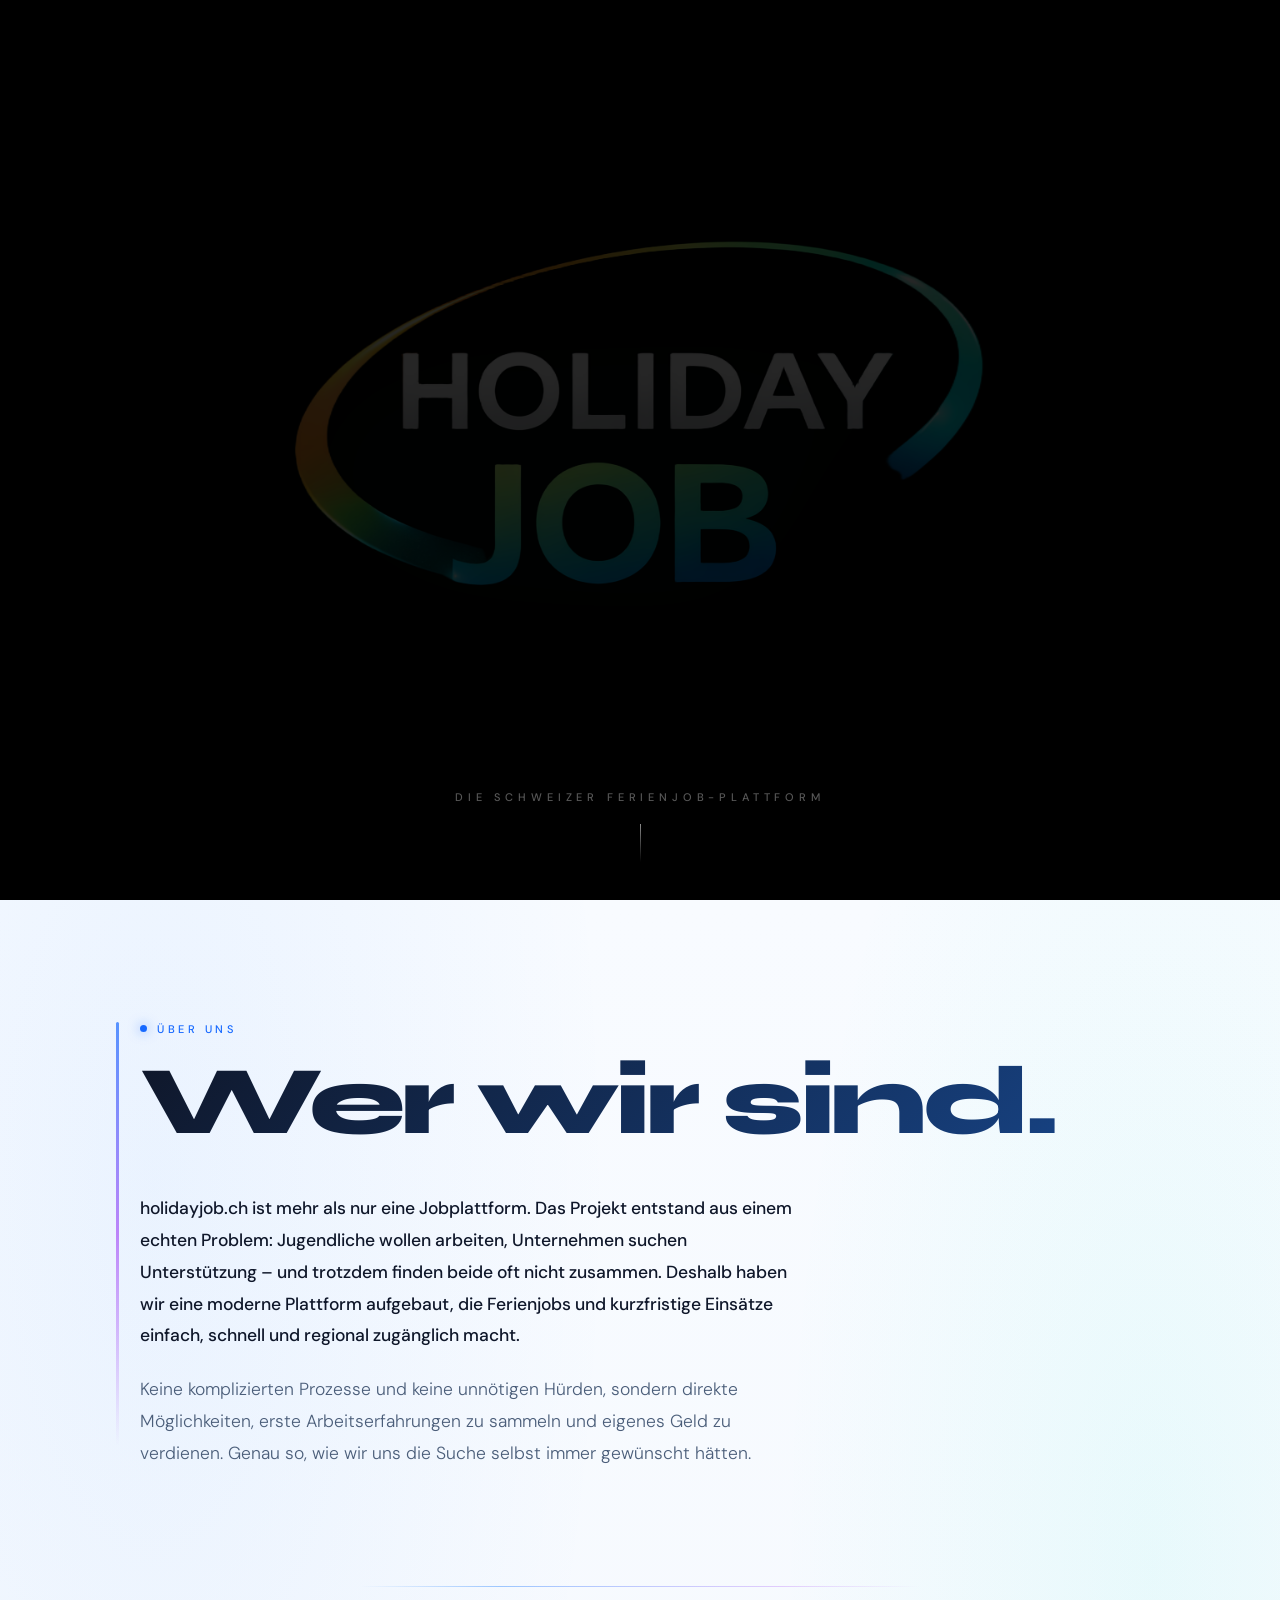
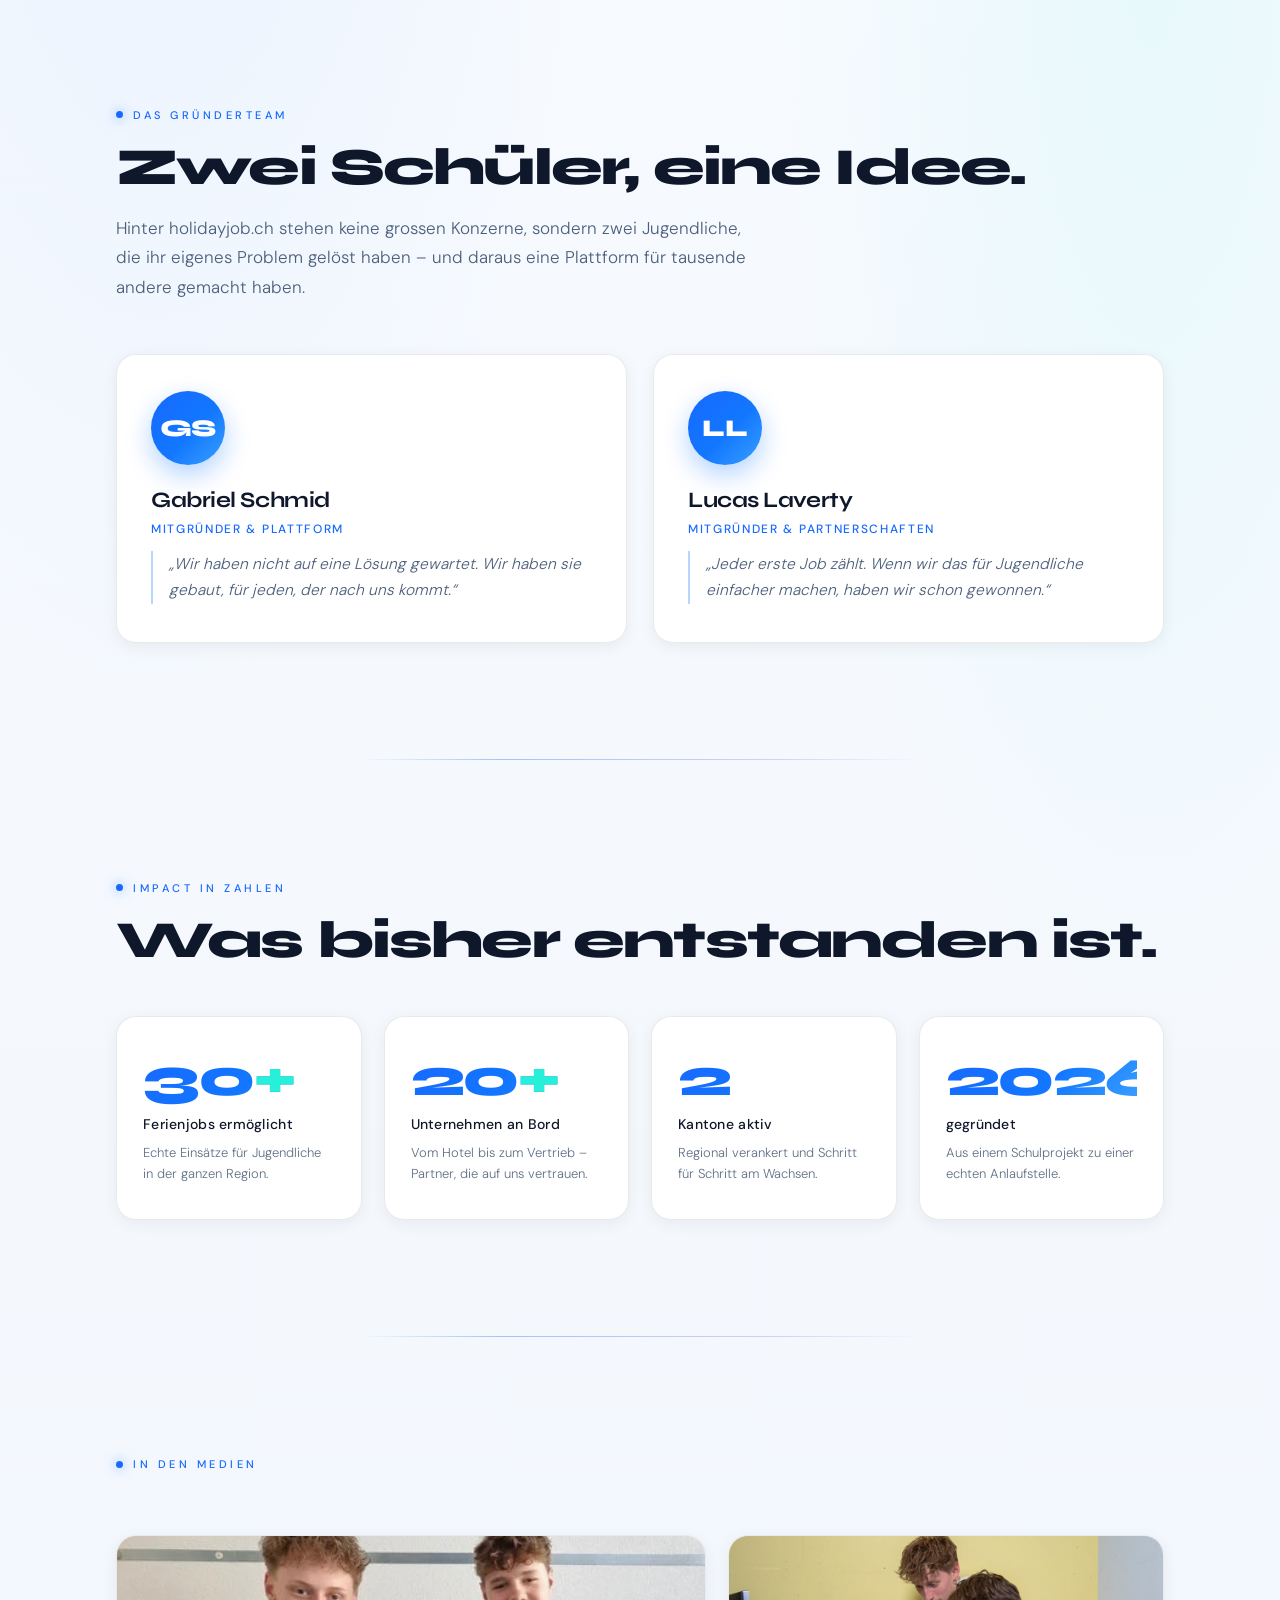
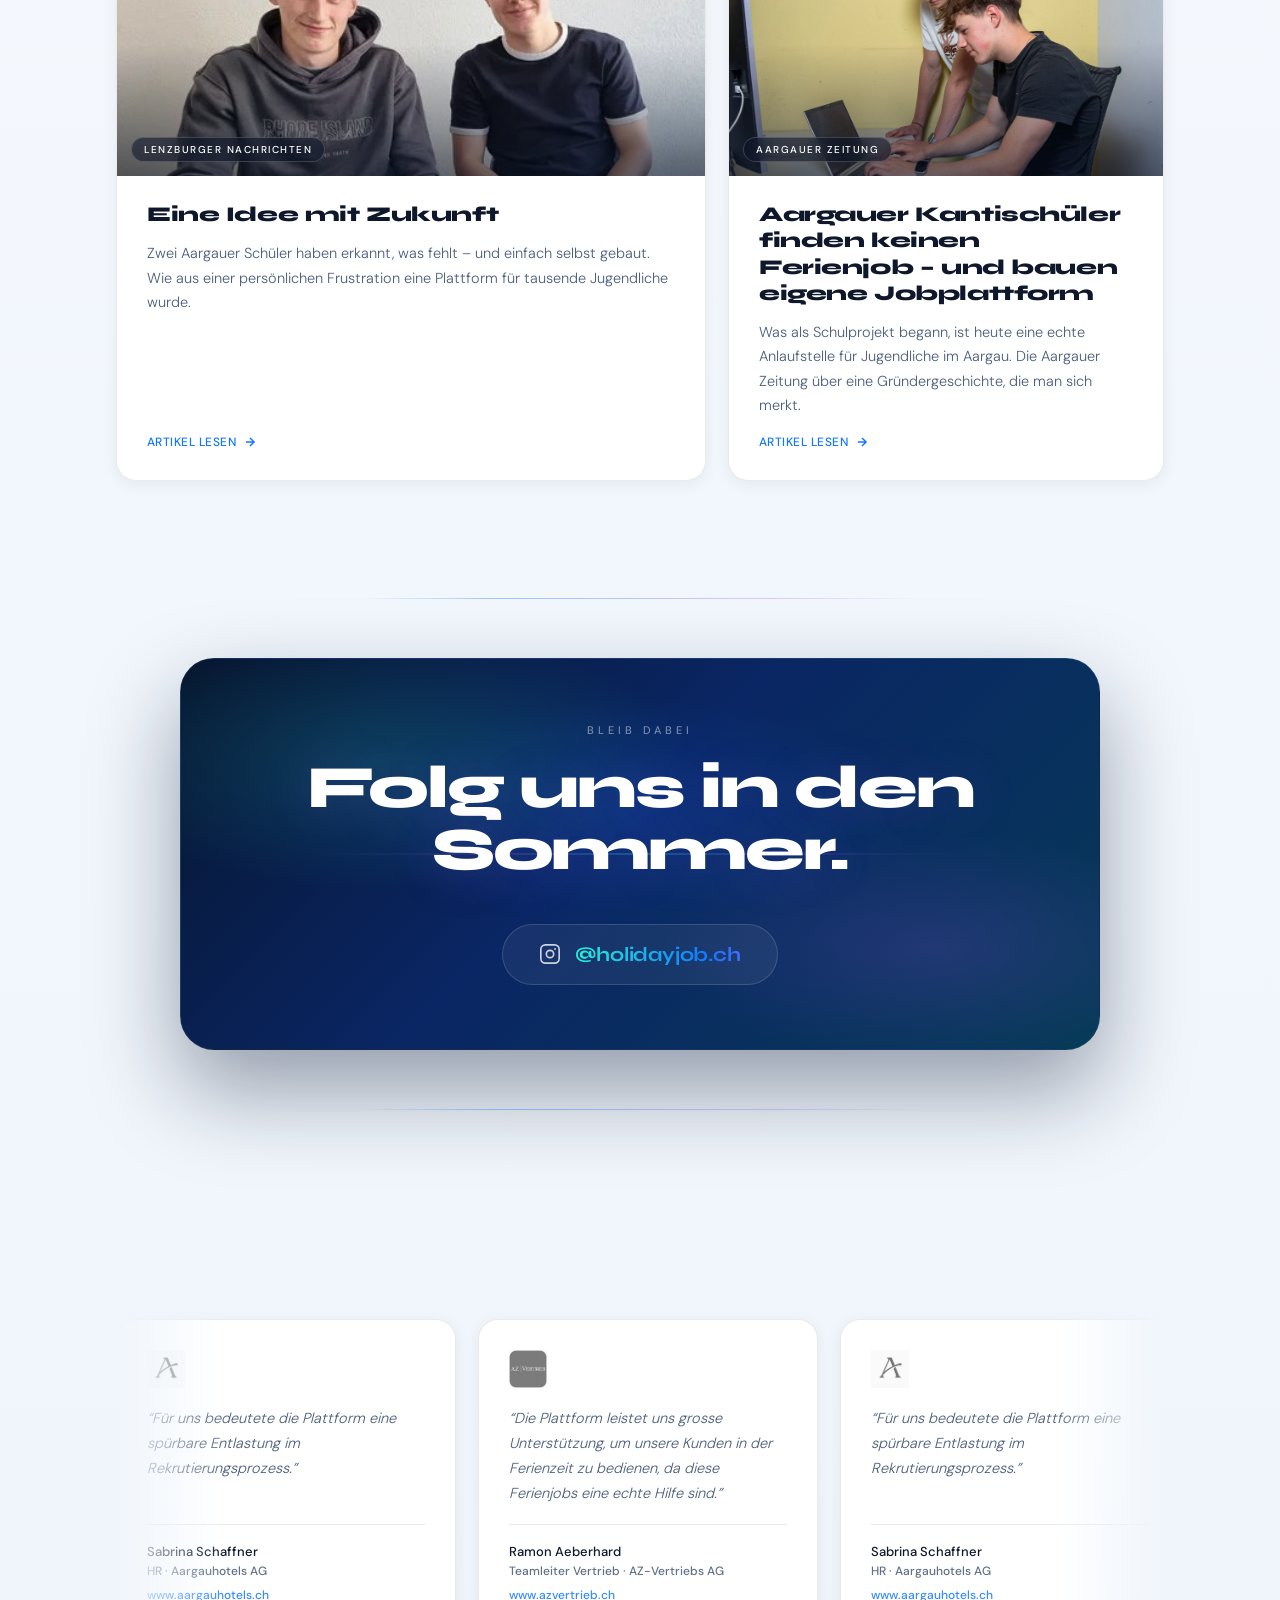
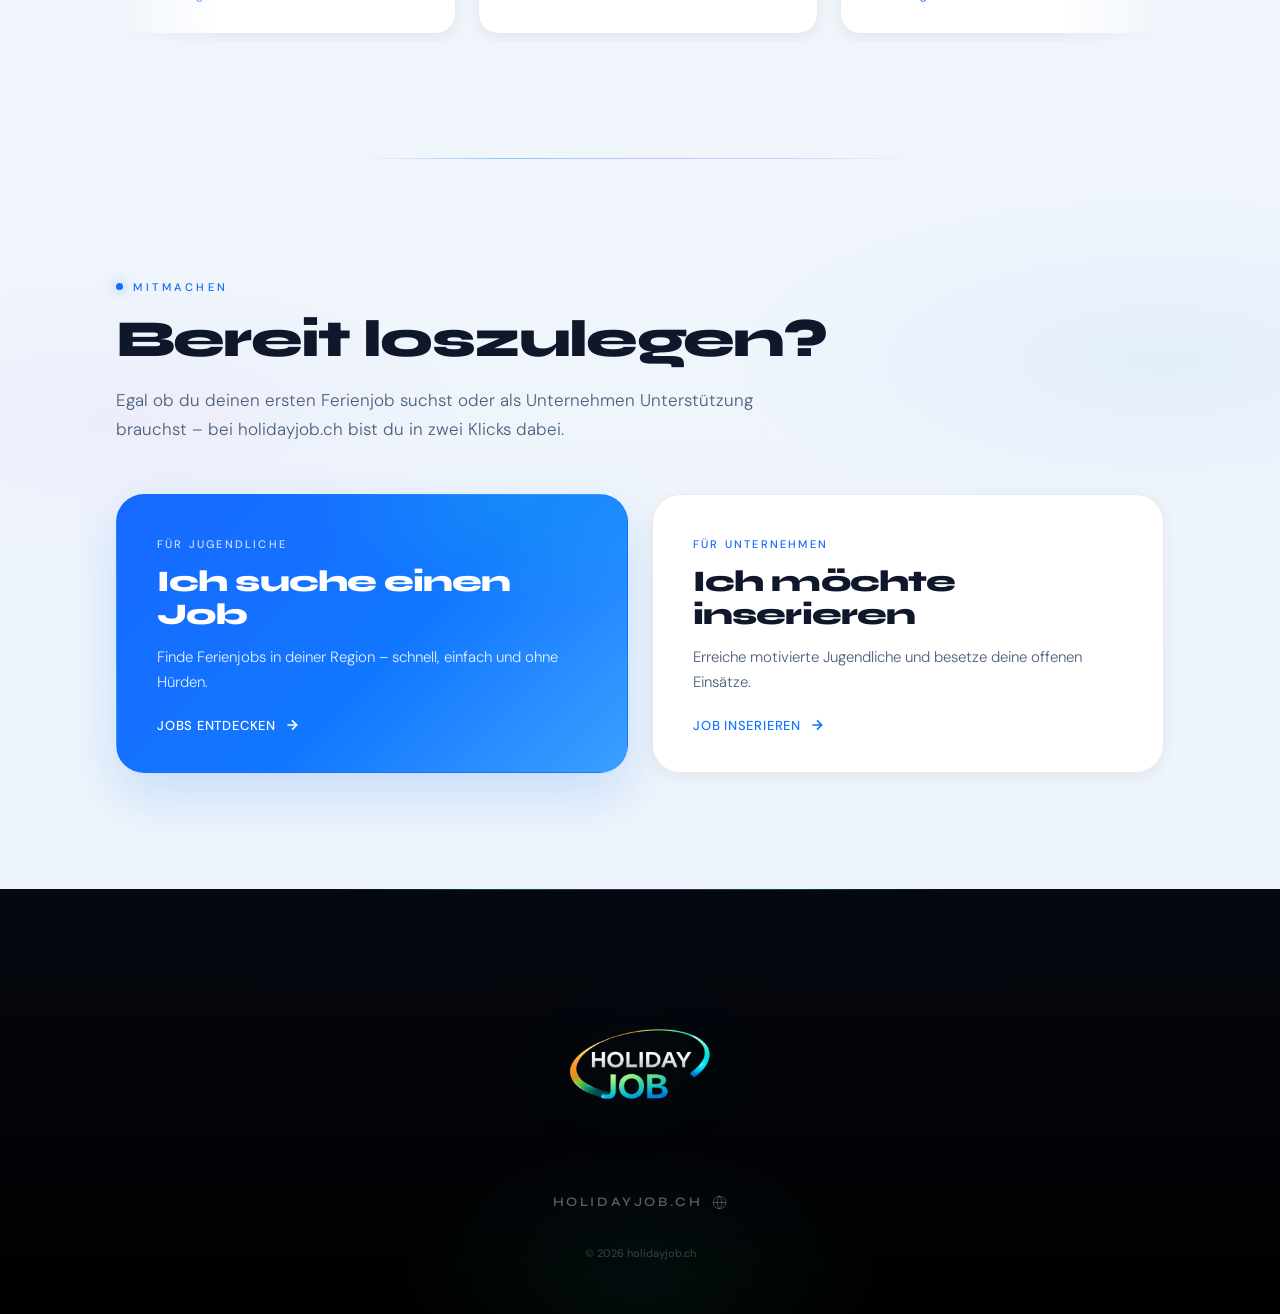
==== about.html @ f99552be "Textänderungen all-in-one page" ====
<!DOCTYPE html>
<html lang="de">
<head>
  <meta charset="UTF-8" />
  <meta name="viewport" content="width=device-width, initial-scale=1.0" />
  <title>Über uns – holidayjob.ch</title>
  <link rel="stylesheet" href="about.css" />

</head>
<body>

  <!-- ═══════════════════════════════════════════
       HERO — dark full-screen with logo
  ════════════════════════════════════════════ -->
  <section id="hero">
    <div id="hero-overlay"></div>
    <div id="hero-logo">
      <img src="icons/main_logo_transparent.png" alt="Holiday Job Logo" id="logo-img" />
    </div>
    <div id="hero-tagline">
      <p class="hero-tagline-text">Die Schweizer Ferienjob-Plattform</p>
    </div>
    <div id="scroll-hint">
      <span></span>
    </div>
  </section>

  <!-- ═══════════════════════════════════════════
       WRAPPER — everything below hero (LIGHT)
  ════════════════════════════════════════════ -->
  <main id="main-content">

    <!-- sticky small logo top-right -->
    <div class="logo-wrapper" id="sticky-logo">
      <img src="icons/main_logo_transparent.png" alt="Holiday Job" class="logo-sticky-img" />
    </div>

    <!-- ── TITLE + DESCRIPTION ────────────────── -->
    <section id="about-intro" class="section">
      <div class="container">
        <div class="fade-up">
          <p class="eyebrow">Über uns</p>
          <h1 class="about-title">Wer wir sind.</h1>
        </div>
        <div class="fade-up delay-1">
          <p class="about-description">
            holidayjob.ch ist mehr als nur eine Jobplattform. Das Projekt entstand aus einem echten Problem: Jugendliche wollen arbeiten, Unternehmen suchen Unterstützung – und trotzdem finden beide oft nicht zusammen. Deshalb haben wir eine moderne Plattform aufgebaut, die Ferienjobs und kurzfristige Einsätze einfach, schnell und regional zugänglich macht.
          </p>
          <p class="about-description">
            Keine komplizierten Prozesse und keine unnötigen Hürden, sondern direkte Möglichkeiten, erste Arbeitserfahrungen zu sammeln und eigenes Geld zu verdienen. Genau so, wie wir uns die Suche selbst immer gewünscht hätten.
          </p>
        </div>
      </div>
    </section>

    <!-- ── TEAM — Gründerteam ─────────────────── -->
    <section id="team" class="section">
      <div class="container">
        <div class="fade-up">
          <p class="eyebrow">Das Gründerteam</p>
          <h2 class="section-title">Zwei Schüler, eine Idee.</h2>
          <p class="section-lead">
            Hinter holidayjob.ch stehen keine grossen Konzerne, sondern zwei Jugendliche, die ihr eigenes Problem gelöst haben – und daraus eine Plattform für tausende andere gemacht haben.
          </p>
        </div>
        <div class="team-grid">

          <article class="team-card fade-left">
            <div class="team-photo-placeholder">GS</div>
            <div class="team-body">
              <h3 class="team-name">Gabriel Schmid</h3>
              <p class="team-role">Mitgründer &amp; Plattform</p>
              <p class="team-quote">„Wir haben nicht auf eine Lösung gewartet. Wir haben sie gebaut, für jeden, der nach uns kommt.“</p>
            </div>
          </article>

          <article class="team-card fade-right">
            <div class="team-photo-placeholder">LL</div>
            <div class="team-body">
              <h3 class="team-name">Lucas Laverty</h3>
              <p class="team-role">Mitgründer &amp; Partnerschaften</p>
              <p class="team-quote">„Jeder erste Job zählt. Wenn wir das für Jugendliche einfacher machen, haben wir schon gewonnen.“</p>
            </div>
          </article>

        </div>
      </div>
    </section>

    <!-- ── IMPACT — Zahlen ────────────────────── -->
    <section id="impact" class="section">
      <div class="container">
        <div class="fade-up">
          <p class="eyebrow">Impact in Zahlen</p>
          <h2 class="section-title">Was bisher entstanden ist.</h2>
        </div>
        <div class="impact-grid fade-up delay-1">

          <div class="impact-tile">
            <span class="impact-number">30<span class="impact-plus">+</span></span>
            <span class="impact-label">Ferienjobs ermöglicht</span>
            <span class="impact-desc">Echte Einsätze für Jugendliche in der ganzen Region.</span>
          </div>

          <div class="impact-tile">
            <span class="impact-number">20<span class="impact-plus">+</span></span>
            <span class="impact-label">Unternehmen an Bord</span>
            <span class="impact-desc">Vom Hotel bis zum Vertrieb – Partner, die auf uns vertrauen.</span>
          </div>

          <div class="impact-tile">
            <span class="impact-number">2</span>
            <span class="impact-label">Kantone aktiv</span>
            <span class="impact-desc">Regional verankert und Schritt für Schritt am Wachsen.</span>
          </div>

          <div class="impact-tile">
            <span class="impact-number">2026</span>
            <span class="impact-label">gegründet</span>
            <span class="impact-desc">Aus einem Schulprojekt zu einer echten Anlaufstelle.</span>
          </div>

        </div>
      </div>
    </section>

    <!-- ── ARTICLES ───────────────────────────── -->
    <section id="articles" class="section">
      <div class="container">
        <p class="eyebrow fade-up">In den Medien</p>
        <div class="articles-grid">

          <a href="https://lenzburger-nachrichten.ch/aarau/detail/eine-idee-mit-zukunft"
             target="_blank" rel="noopener" class="article-card fade-left">
            <div class="article-img-wrap">
              <img src="images/AN_img_formatiert.jpg" alt="Eine Idee mit Zukunft" class="article-img" />
              <div class="article-img-overlay"></div>
              <span class="article-source">Lenzburger Nachrichten</span>
            </div>
            <div class="article-body">
              <h3 class="article-title">Eine Idee mit Zukunft</h3>
              <p class="article-teaser">Zwei Aargauer Schüler haben erkannt, was fehlt – und einfach selbst gebaut. Wie aus einer persönlichen Frustration eine Plattform für tausende Jugendliche wurde.</p>
              <span class="article-cta">Artikel lesen <svg width="14" height="14" viewBox="0 0 24 24" fill="none" stroke="currentColor" stroke-width="2.5"><path d="M5 12h14M12 5l7 7-7 7"/></svg></span>
            </div>
          </a>

          <a href="https://www.aargauerzeitung.ch/aargau/kanton-aargau/ferienjobs-aargauer-schueler-bauen-eigene-jobplattform-ld.4160630"
             target="_blank" rel="noopener" class="article-card fade-right">
            <div class="article-img-wrap">
              <img src="images/AZ_img.WEBP" alt="Aargauer Kantischüler bauen eigene Plattform" class="article-img" />
              <div class="article-img-overlay"></div>
              <span class="article-source">Aargauer Zeitung</span>
            </div>
            <div class="article-body">
              <h3 class="article-title">Aargauer Kantischüler finden keinen Ferienjob – und bauen eigene Jobplattform</h3>
              <p class="article-teaser">Was als Schulprojekt begann, ist heute eine echte Anlaufstelle für Jugendliche im Aargau. Die Aargauer Zeitung über eine Gründergeschichte, die man sich merkt.</p>
              <span class="article-cta">Artikel lesen <svg width="14" height="14" viewBox="0 0 24 24" fill="none" stroke="currentColor" stroke-width="2.5"><path d="M5 12h14M12 5l7 7-7 7"/></svg></span>
            </div>
          </a>

        </div>
      </div>
    </section>

    <!-- ── INSTAGRAM (contained dark navy card) ── -->
    <section id="instagram" class="section">
      <div class="insta-inner fade-up">
        <p class="insta-label">Bleib dabei</p>
        <h2 class="insta-headline">Folg uns in den Sommer.</h2>
        <a href="https://www.instagram.com/holidayjob.ch/" target="_blank" rel="noopener" class="insta-link" id="insta-link">
          <svg class="insta-icon" viewBox="0 0 24 24" fill="none" stroke="currentColor" stroke-width="1.8" xmlns="http://www.w3.org/2000/svg">
            <rect x="2" y="2" width="20" height="20" rx="5" ry="5"/>
            <circle cx="12" cy="12" r="4"/>
            <circle cx="17.5" cy="6.5" r="1" fill="currentColor" stroke="none"/>
          </svg>
          <span class="insta-handle">@holidayjob.ch</span>
        </a>
      </div>
    </section>

    <!-- ── TRUSTED BY ─────────────────────────── -->
    <section id="trusted" class="section">
      <div class="container">
        <p class="eyebrow fade-up">Trusted by</p>
        <div class="testimonial-track-wrap fade-up delay-1">
          <div class="testimonial-track" id="testimonial-track">
            <!-- JS renders cards here -->
          </div>
        </div>
      </div>
    </section>

    <!-- ── CTA / MITMACHEN ────────────────────── -->
    <section id="cta-section" class="section">
      <div class="container">
        <div class="fade-up">
          <p class="eyebrow">Mitmachen</p>
          <h2 class="section-title">Bereit loszulegen?</h2>
          <p class="section-lead">
            Egal ob du deinen ersten Ferienjob suchst oder als Unternehmen Unterstützung brauchst – bei holidayjob.ch bist du in zwei Klicks dabei.
          </p>
        </div>
        <div class="cta-grid fade-up delay-1">

          <a href="index.html" class="cta-card cta-card-primary">
            <span class="cta-tag">Für Jugendliche</span>
            <h3 class="cta-title">Ich suche einen Job</h3>
            <p class="cta-text">Finde Ferienjobs in deiner Region – schnell, einfach und ohne Hürden.</p>
            <span class="cta-action">Jobs entdecken <svg width="16" height="16" viewBox="0 0 24 24" fill="none" stroke="currentColor" stroke-width="2.5"><path d="M5 12h14M12 5l7 7-7 7"/></svg></span>
          </a>

          <a href="index.html#job-form-toggle" class="cta-card cta-card-secondary">
            <span class="cta-tag">Für Unternehmen</span>
            <h3 class="cta-title">Ich möchte inserieren</h3>
            <p class="cta-text">Erreiche motivierte Jugendliche und besetze deine offenen Einsätze.</p>
            <span class="cta-action">Job inserieren <svg width="16" height="16" viewBox="0 0 24 24" fill="none" stroke="currentColor" stroke-width="2.5"><path d="M5 12h14M12 5l7 7-7 7"/></svg></span>
          </a>

        </div>
      </div>
    </section>

  </main>

  <!-- ═══════════════════════════════════════════
       FOOTER
  ════════════════════════════════════════════ -->
  <footer id="site-footer">
    <div class="footer-logo-wrap">
      <img src="icons/main_logo_transparent.png" alt="Holiday Job" class="footer-logo" />
    </div>
    <a href="index.html" class="footer-home-link" id="footer-home-link">
      <span class="footer-home-text">
        <span class="wave-char" style="--i:0">h</span><span class="wave-char" style="--i:1">o</span><span class="wave-char" style="--i:2">l</span><span class="wave-char" style="--i:3">i</span><span class="wave-char" style="--i:4">d</span><span class="wave-char" style="--i:5">a</span><span class="wave-char" style="--i:6">y</span><span class="wave-char" style="--i:7">j</span><span class="wave-char" style="--i:8">o</span><span class="wave-char" style="--i:9">b</span><span class="wave-char" style="--i:10">.</span><span class="wave-char" style="--i:11">c</span><span class="wave-char" style="--i:12">h</span>
      </span>
      <svg class="footer-globe" viewBox="0 0 24 24" fill="none" stroke="currentColor" stroke-width="1.6">
        <circle cx="12" cy="12" r="10"/>
        <path d="M2 12h20M12 2a15.3 15.3 0 0 1 4 10 15.3 15.3 0 0 1-4 10 15.3 15.3 0 0 1-4-10A15.3 15.3 0 0 1 12 2z"/>
      </svg>
    </a>
    <p class="footer-copy">© 2026 holidayjob.ch</p>
  </footer>

  <div id="page-fade"></div>

  <script src="about.js"></script>
</body>
</html>
---- about.css ----
/* ═══════════════════════════════════════════════
   holidayjob.ch — ABOUT  ·  Hybrid Theme
   Dark cinematic hero + footer · light main content ·
   contained dark Instagram card
   Fonts → Tokens → Base → Hero → Sticky → Main →
   Typography → Reveal → Team → Impact → Articles →
   Instagram → Trusted → CTA → Footer → Overlay →
   Particles → Responsive
════════════════════════════════════════════════ */

/* ─── LOCAL FONTS ─────────────────────────────── */
@font-face { font-family:'Syne'; src:url('fonts/syne-v24-latin-600.woff2') format('woff2'); font-weight:600; font-style:normal; font-display:swap; }
@font-face { font-family:'Syne'; src:url('fonts/syne-v24-latin-700.woff2') format('woff2'); font-weight:700; font-style:normal; font-display:swap; }
@font-face { font-family:'Syne'; src:url('fonts/syne-v24-latin-800.woff2') format('woff2'); font-weight:800; font-style:normal; font-display:swap; }
@font-face { font-family:'DM Sans'; src:url('fonts/dm-sans-v17-latin-300.woff2') format('woff2'); font-weight:300; font-style:normal; font-display:swap; }
@font-face { font-family:'DM Sans'; src:url('fonts/dm-sans-v17-latin-500.woff2') format('woff2'); font-weight:500; font-style:normal; font-display:swap; }

/* ═══════════════════════════════════════════════
   DESIGN TOKENS
════════════════════════════════════════════════ */
:root {
  /* ── LIGHT main area ── */
  --bg-light:      #f8fbff;
  --bg-light-2:    #eef4fb;
  --surface-light: rgba(255,255,255,0.85);
  --surface-solid: #ffffff;
  --border-light:  rgba(15,23,42,0.09);
  --border-light-h:rgba(18,119,255,0.30);

  --text-dark:     #0f172a;
  --text-mid-dark: #4b5e7a;
  --text-soft-dark:#607086;

  /* ── DARK areas (hero, footer, instagram card) ── */
  --bg-dark:   #050810;
  --bg-deep:   #03050b;
  --bg-raise:  #0a0f1d;

  --surface-d1: rgba(255,255,255,0.045);
  --surface-d2: rgba(255,255,255,0.07);
  --border-d:   rgba(255,255,255,0.10);
  --border-dh:  rgba(255,255,255,0.22);

  --text-light:      #f0f4ff;
  --text-light-mid:  #aab6d4;
  --text-light-soft: #8493b6;
  --text-light-dim:  rgba(255,255,255,0.30);

  /* ── BRAND ── */
  --c-blue:    #1277ff;   /* primary */
  --c-blue-v:  #1769ff;   /* eyebrow accent */
  --c-blue-dk: #0b5ed7;
  --c-teal:    #27f0d8;   /* shimmer / animation accent */
  --c-violet:  #a855f7;
  --c-gold:    #ffd43a;

  /* glows (dark) */
  --glow-t:    rgba(39,240,216,0.18);
  --glow-b:    rgba(18,119,255,0.18);
  --glow-v:    rgba(168,85,247,0.16);

  /* gradients */
  --grad-brand: linear-gradient(135deg, var(--c-teal) 0%, var(--c-blue) 50%, var(--c-violet) 100%);
  --grad-line:  linear-gradient(90deg, transparent, rgba(18,119,255,0.55) 25%, rgba(168,85,247,0.40) 75%, transparent);
  --grad-blue:  linear-gradient(135deg, var(--c-blue-v) 0%, var(--c-blue) 55%, #3aa0ff 100%);

  /* shape + motion */
  --radius:    20px;
  --radius-sm: 12px;
  --radius-lg: 28px;
  --ease:      cubic-bezier(0.16, 1, 0.3, 1);
  --ease-out:  cubic-bezier(0.23, 1, 0.32, 1);

  /* elevation — light */
  --shadow-s:  0 4px 16px rgba(15,23,42,0.06);
  --shadow-m:  0 14px 38px rgba(15,23,42,0.10);
  --shadow-l:  0 28px 64px rgba(15,23,42,0.14);
  --shadow-blue: 0 22px 54px rgba(18,119,255,0.18);
  /* elevation — dark */
  --shadow-d1: 0 12px 34px rgba(0,0,0,0.40);
  --shadow-d2: 0 28px 70px rgba(0,0,0,0.58);
}

/* ═══════════════════════════════════════════════
   RESET & BASE
════════════════════════════════════════════════ */
*, *::before, *::after { box-sizing: border-box; margin: 0; padding: 0; }

html { scroll-behavior: smooth; }

body {
  font-family: 'DM Sans', sans-serif;
  background: var(--bg-dark);
  color: var(--text-dark);
  overflow-x: hidden;
  -webkit-font-smoothing: antialiased;
  text-rendering: optimizeLegibility;
}

::selection { background: rgba(18,119,255,0.22); color: #0f172a; }

a { color: inherit; }

:focus-visible {
  outline: 2px solid var(--c-blue);
  outline-offset: 4px;
  border-radius: 4px;
}

/* ═══════════════════════════════════════════════
   HERO  —  cinematic full-screen logo (DARK)
════════════════════════════════════════════════ */
#hero {
  position: relative;
  width: 100%;
  height: 100vh;
  height: 100svh;
  background: #000;
  display: flex;
  align-items: center;
  justify-content: center;
  overflow: hidden;
}

/* drifting mesh aurora */
#hero::before {
  content: '';
  position: absolute;
  inset: -20%;
  z-index: 0;
  background:
    radial-gradient(ellipse 60% 55% at 28% 38%, rgba(39,240,216,0.09) 0%, transparent 60%),
    radial-gradient(ellipse 52% 50% at 72% 62%, rgba(18,119,255,0.10) 0%, transparent 55%),
    radial-gradient(ellipse 42% 42% at 50% 18%, rgba(168,85,247,0.07) 0%, transparent 52%);
  animation: meshDrift 20s ease-in-out infinite alternate;
}

/* vignette to seat the logo */
#hero::after {
  content: '';
  position: absolute;
  inset: 0;
  z-index: 1;
  pointer-events: none;
  background: radial-gradient(ellipse 75% 65% at 50% 50%, transparent 38%, rgba(3,5,11,0.55) 100%);
}

@keyframes meshDrift {
  0%   { transform: translate(0, 0) scale(1); }
  50%  { transform: translate(2%, 3%) scale(1.05); }
  100% { transform: translate(-2%, -2%) scale(1.02); }
}

/* black overlay — opacity driven by JS on scroll */
#hero-overlay {
  position: absolute;
  inset: 0;
  background: #000;
  z-index: 2;
  pointer-events: none;
}

#hero-logo {
  position: relative;
  z-index: 3;
  animation: logoPulse 3.5s ease-in-out infinite;
}

#logo-img {
  width: 100vw;
  max-width: 100vw;
  display: block;
  opacity: 0.12;                  /* JS ramps this up on scroll */
  filter: drop-shadow(0 0 80px rgba(39,240,216,0.14));
}

@keyframes logoPulse {
  0%, 100% { transform: scale(1);    filter: drop-shadow(0 0 60px rgba(39,240,216,0.15)); }
  50%      { transform: scale(1.045); filter: drop-shadow(0 0 110px rgba(39,240,216,0.30)); }
}

/* tagline */
#hero-tagline {
  position: absolute;
  bottom: 96px;
  left: 50%;
  transform: translateX(-50%);
  z-index: 4;
  text-align: center;
  white-space: nowrap;
  opacity: 0;
  animation: taglineFade 1.8s ease forwards 1.2s;
}

.hero-tagline-text {
  font-family: 'DM Sans', sans-serif;
  font-size: 11px;
  font-weight: 500;
  letter-spacing: 0.44em;
  text-transform: uppercase;
  color: rgba(255,255,255,0.34);
}

@keyframes taglineFade {
  from { opacity: 0; transform: translateX(-50%) translateY(8px); }
  to   { opacity: 1; transform: translateX(-50%) translateY(0); }
}

/* scroll hint — falling line */
#scroll-hint {
  position: absolute;
  bottom: 38px;
  left: 50%;
  transform: translateX(-50%);
  z-index: 4;
  display: flex;
  flex-direction: column;
  align-items: center;
  gap: 6px;
  opacity: 0;
  animation: taglineFade 1s ease forwards 2s;
}

#scroll-hint span {
  display: block;
  width: 1px;
  height: 38px;
  background: linear-gradient(to bottom, rgba(255,255,255,0.55), transparent);
  animation: scrollLineDrop 2s cubic-bezier(0.4,0,0.6,1) infinite;
}

@keyframes scrollLineDrop {
  0%   { transform: scaleY(0); transform-origin: top; opacity: 1; }
  55%  { transform: scaleY(1); opacity: 1; }
  100% { transform: scaleY(1); opacity: 0; }
}

/* ═══════════════════════════════════════════════
   STICKY LOGO  (top-right, fades in past hero)
════════════════════════════════════════════════ */
.logo-wrapper {
  position: fixed;
  top: 18px;
  right: 28px;
  width: 92px;
  z-index: 9999;
  opacity: 0;
  transform: translateY(-6px);
  pointer-events: none;
  transition: opacity 0.55s var(--ease), transform 0.55s var(--ease);
  filter: drop-shadow(0 6px 18px rgba(18,119,255,0.22));
}

.logo-wrapper.visible {
  opacity: 1;
  transform: translateY(0);
  pointer-events: auto;
}

.logo-sticky-img {
  width: 100%;
  display: block;
  transition: transform 0.35s var(--ease-out);
}

.logo-wrapper:hover .logo-sticky-img { transform: scale(1.06); }

/* ═══════════════════════════════════════════════
   MAIN CONTENT  —  LIGHT canvas
════════════════════════════════════════════════ */
#main-content {
  background:
    radial-gradient(ellipse 60% 40% at 12% 6%, rgba(18,119,255,0.06) 0%, transparent 60%),
    radial-gradient(ellipse 50% 38% at 90% 14%, rgba(39,240,216,0.07) 0%, transparent 58%),
    linear-gradient(180deg, var(--bg-light) 0%, var(--bg-light-2) 100%);
  color: var(--text-dark);
  position: relative;
  overflow: hidden;
}

/* soft lower ambient tint */
#main-content::after {
  content: '';
  position: absolute;
  bottom: 220px; left: -10%; right: -10%;
  height: 620px;
  z-index: 0;
  pointer-events: none;
  background:
    radial-gradient(ellipse 46% 44% at 84% 50%, rgba(18,119,255,0.05) 0%, transparent 62%),
    radial-gradient(ellipse 40% 40% at 16% 60%, rgba(168,85,247,0.045) 0%, transparent 58%);
}

.container {
  max-width: 1120px;
  margin-inline: auto;
  padding-inline: 36px;
  position: relative;
  z-index: 1;
}

.section {
  padding-block: 116px;
  position: relative;
}

/* hairline divider between flow sections */
.section + .section::before {
  content: '';
  position: absolute;
  top: 0; left: 50%;
  transform: translateX(-50%);
  width: min(560px, 70%);
  height: 1px;
  background: var(--grad-line);
  opacity: 0.7;
  z-index: 1;
}

/* ═══════════════════════════════════════════════
   TYPOGRAPHY  (light context)
════════════════════════════════════════════════ */
.eyebrow {
  display: inline-flex;
  align-items: center;
  gap: 10px;
  font-family: 'DM Sans', sans-serif;
  font-size: 11px;
  font-weight: 500;
  letter-spacing: 0.32em;
  text-transform: uppercase;
  color: var(--c-blue-v);
  margin-bottom: 18px;
}

/* pulsing lead-dot on every eyebrow */
.eyebrow::before {
  content: '';
  width: 7px;
  height: 7px;
  border-radius: 50%;
  background: var(--c-blue-v);
  box-shadow: 0 0 12px rgba(23,105,255,0.6);
  animation: eyebrowPulse 2.6s ease-in-out infinite;
}

@keyframes eyebrowPulse {
  0%, 100% { opacity: 0.45; transform: scale(0.85); }
  50%      { opacity: 1;    transform: scale(1.15); }
}

/* generic section heading + lead (team / impact / cta) */
.section-title {
  font-family: 'Syne', sans-serif;
  font-size: clamp(32px, 4.4vw, 52px);
  font-weight: 800;
  letter-spacing: -0.035em;
  line-height: 1.04;
  color: var(--text-dark);
  margin-bottom: 20px;
}

.section-lead {
  font-family: 'DM Sans', sans-serif;
  font-size: 17px;
  font-weight: 300;
  line-height: 1.74;
  color: var(--text-mid-dark);
  max-width: 640px;
}

/* ── INTRO section identity: accent rail + spacing ── */
#about-intro .container {
  padding-left: 60px;
}

#about-intro .container::before {
  content: '';
  position: absolute;
  left: 36px;
  top: 6px;
  bottom: 24px;
  width: 3px;
  border-radius: 3px;
  background: linear-gradient(to bottom, var(--c-blue-v), var(--c-violet), transparent);
  opacity: 0.7;
}

.about-title {
  font-family: 'Syne', sans-serif;
  font-size: clamp(54px, 7.6vw, 100px);
  font-weight: 800;
  letter-spacing: -0.045em;
  line-height: 0.98;
  margin-bottom: 44px;
  background: linear-gradient(
    135deg,
    #0f172a       0%,
    #163e7a      30%,
    var(--c-blue) 60%,
    var(--c-violet) 100%
  );
  background-size: 300% auto;
  background-position: 100% center;
  -webkit-background-clip: text;
  -webkit-text-fill-color: transparent;
  background-clip: text;
}

.fade-up.visible .about-title {
  animation: titleSweep 1.6s cubic-bezier(0.16, 1, 0.3, 1) forwards;
  animation-delay: 0.2s;
}

@keyframes titleSweep {
  from { background-position: 100% center; }
  to   { background-position: 0% center; }
}

.about-description {
  font-family: 'DM Sans', sans-serif;
  font-size: 17.5px;
  font-weight: 300;
  line-height: 1.82;
  color: var(--text-mid-dark);
  max-width: 660px;
  margin-bottom: 22px;
}

.about-description:last-child { margin-bottom: 0; }

/* lead-in emphasis on first paragraph */
.about-description:first-of-type { color: var(--text-dark); font-weight: 500; }

/* ═══════════════════════════════════════════════
   SCROLL REVEAL
════════════════════════════════════════════════ */
.fade-up,
.fade-left,
.fade-right {
  opacity: 0;
  transition: opacity 0.9s var(--ease), transform 0.9s var(--ease);
  will-change: opacity, transform;
}

.fade-up    { transform: translateY(40px); }
.fade-left  { transform: translateX(-52px); }
.fade-right { transform: translateX(52px); }

.fade-up.visible,
.fade-left.visible,
.fade-right.visible {
  opacity: 1;
  transform: translate(0);
}

.delay-1 { transition-delay: 0.12s; }
.delay-2 { transition-delay: 0.24s; }
.delay-3 { transition-delay: 0.36s; }

/* ═══════════════════════════════════════════════
   TEAM  —  Gründerteam (two light cards)
════════════════════════════════════════════════ */
.team-grid {
  display: grid;
  grid-template-columns: repeat(2, 1fr);
  gap: 26px;
  margin-top: 52px;
}

.team-card {
  background: var(--surface-solid);
  border: 1px solid var(--border-light);
  border-radius: var(--radius);
  padding: 36px 34px 38px;
  box-shadow: var(--shadow-s);
  display: flex;
  flex-direction: column;
  align-items: flex-start;
  gap: 22px;
  position: relative;
  overflow: hidden;
  transition: transform 0.4s var(--ease-out), box-shadow 0.4s ease, border-color 0.4s ease;
}

.team-card::before {
  content: '';
  position: absolute;
  top: 0; left: 0; right: 0;
  height: 3px;
  background: var(--grad-brand);
  opacity: 0;
  transition: opacity 0.4s ease;
}

.team-card:hover {
  transform: translateY(-6px);
  box-shadow: var(--shadow-m);
  border-color: var(--border-light-h);
}

.team-card:hover::before { opacity: 1; }

.team-photo-placeholder {
  width: 74px;
  height: 74px;
  border-radius: 50%;
  display: grid;
  place-items: center;
  font-family: 'Syne', sans-serif;
  font-size: 24px;
  font-weight: 800;
  letter-spacing: -0.02em;
  color: #fff;
  background: var(--grad-blue);
  box-shadow: 0 10px 26px rgba(18,119,255,0.32);
  flex-shrink: 0;
}

.team-body { display: flex; flex-direction: column; gap: 8px; }

.team-name {
  font-family: 'Syne', sans-serif;
  font-size: 22px;
  font-weight: 700;
  letter-spacing: -0.02em;
  color: var(--text-dark);
}

.team-role {
  font-family: 'DM Sans', sans-serif;
  font-size: 12px;
  font-weight: 500;
  letter-spacing: 0.14em;
  text-transform: uppercase;
  color: var(--c-blue-v);
}

.team-quote {
  font-family: 'DM Sans', sans-serif;
  font-size: 15.5px;
  font-weight: 300;
  font-style: italic;
  line-height: 1.7;
  color: var(--text-mid-dark);
  margin-top: 6px;
  padding-left: 16px;
  border-left: 2px solid rgba(18,119,255,0.30);
}

/* ═══════════════════════════════════════════════
   IMPACT  —  Zahlen-Kacheln
════════════════════════════════════════════════ */
.impact-grid {
  display: grid;
  grid-template-columns: repeat(4, 1fr);
  gap: 22px;
  margin-top: 50px;
}

.impact-tile {
  background: var(--surface-solid);
  border: 1px solid var(--border-light);
  border-radius: var(--radius);
  padding: 34px 26px;
  box-shadow: var(--shadow-s);
  display: flex;
  flex-direction: column;
  gap: 10px;
  position: relative;
  overflow: hidden;
  transition: transform 0.4s var(--ease-out), box-shadow 0.4s ease, border-color 0.4s ease;
}

.impact-tile::after {
  content: '';
  position: absolute;
  inset: 0;
  background: radial-gradient(ellipse 90% 70% at 50% 0%, rgba(18,119,255,0.06) 0%, transparent 62%);
  opacity: 0;
  transition: opacity 0.4s ease;
  pointer-events: none;
}

.impact-tile:hover {
  transform: translateY(-6px);
  box-shadow: var(--shadow-m);
  border-color: var(--border-light-h);
}

.impact-tile:hover::after { opacity: 1; }

.impact-number {
  font-family: 'Syne', sans-serif;
  font-size: clamp(40px, 5vw, 54px);
  font-weight: 800;
  line-height: 1;
  letter-spacing: -0.04em;
  background: var(--grad-blue);
  -webkit-background-clip: text;
  -webkit-text-fill-color: transparent;
  background-clip: text;
  display: inline-block;
}

.impact-plus {
  -webkit-text-fill-color: var(--c-teal);
  color: var(--c-teal);
}

.impact-label {
  font-family: 'DM Sans', sans-serif;
  font-size: 14px;
  font-weight: 500;
  letter-spacing: 0.02em;
  color: var(--text-dark);
}

.impact-desc {
  font-family: 'DM Sans', sans-serif;
  font-size: 13px;
  font-weight: 300;
  line-height: 1.6;
  color: var(--text-soft-dark);
}

/* ═══════════════════════════════════════════════
   ARTICLES  —  light cards, asymmetric, 3D tilt
════════════════════════════════════════════════ */
#articles { position: relative; }

.articles-grid {
  display: grid;
  grid-template-columns: 1.15fr 0.85fr;
  gap: 22px;
  margin-top: 46px;
  perspective: 1300px;
}

.article-card {
  display: flex;
  flex-direction: column;
  background: var(--surface-solid);
  border-radius: var(--radius);
  overflow: hidden;
  text-decoration: none;
  border: 1px solid var(--border-light);
  box-shadow: var(--shadow-s);
  transition: transform 0.36s var(--ease-out),
              box-shadow 0.36s ease,
              border-color 0.36s ease;
  position: relative;
  transform-style: preserve-3d;   /* JS tilt relies on this */
  will-change: transform;
}

/* top accent line */
.article-card::before {
  content: '';
  position: absolute;
  top: 0; left: 0; right: 0;
  height: 3px;
  background: var(--grad-brand);
  opacity: 0;
  transition: opacity 0.36s ease;
  z-index: 2;
}

.article-card:hover {
  border-color: var(--border-light-h);
  box-shadow: var(--shadow-l), var(--shadow-blue);
}

.article-card:hover::before { opacity: 1; }

.article-img-wrap {
  position: relative;
  height: 240px;
  overflow: hidden;
  background: #e7eef7;
}

.article-img {
  width: 100%;
  height: 100%;
  object-fit: cover;
  display: block;
  transition: transform 0.6s var(--ease-out), filter 0.5s ease;
  filter: brightness(0.98) saturate(1);
}

.article-card:hover .article-img {
  transform: scale(1.07);
  filter: brightness(1.04) saturate(1.1);
}

.article-img-overlay {
  position: absolute;
  inset: 0;
  background: linear-gradient(to bottom, transparent 45%, rgba(8,18,38,0.55));
}

.article-source {
  position: absolute;
  bottom: 14px;
  left: 14px;
  font-family: 'DM Sans', sans-serif;
  font-size: 10px;
  font-weight: 500;
  letter-spacing: 0.15em;
  text-transform: uppercase;
  color: #fff;
  background: rgba(8,18,38,0.55);
  backdrop-filter: blur(8px);
  -webkit-backdrop-filter: blur(8px);
  border: 1px solid rgba(255,255,255,0.18);
  padding: 5px 12px;
  border-radius: 999px;
  z-index: 2;
}

.article-body {
  padding: 26px 30px 30px;
  display: flex;
  flex-direction: column;
  gap: 13px;
  flex: 1;
  position: relative;
  z-index: 1;
}

.article-title {
  font-family: 'Syne', sans-serif;
  font-size: 21px;
  font-weight: 800;
  line-height: 1.25;
  letter-spacing: -0.02em;
  color: var(--text-dark);
  transition: color 0.3s ease;
}

.article-card:hover .article-title { color: var(--c-blue-dk); }

.article-teaser {
  font-family: 'DM Sans', sans-serif;
  font-size: 14.5px;
  font-weight: 300;
  color: var(--text-mid-dark);
  line-height: 1.68;
  flex: 1;
}

.article-cta {
  display: inline-flex;
  align-items: center;
  gap: 7px;
  font-family: 'DM Sans', sans-serif;
  font-size: 12px;
  font-weight: 500;
  letter-spacing: 0.04em;
  text-transform: uppercase;
  color: var(--c-blue);
  margin-top: 4px;
  transition: gap 0.25s var(--ease-out);
}

.article-cta svg { transition: transform 0.25s var(--ease-out); }

.article-card:hover .article-cta { gap: 11px; }
.article-card:hover .article-cta svg { transform: translateX(3px); }

/* ═══════════════════════════════════════════════
   INSTAGRAM  —  CONTAINED dark navy card
════════════════════════════════════════════════ */
#instagram {
  padding-block: 60px;
  position: relative;
}

.insta-inner {
  position: relative;
  z-index: 1;
  max-width: 920px;
  margin-inline: auto;
  padding: 64px 28px;
  text-align: center;
  border-radius: 34px;
  overflow: hidden;
  color: var(--text-light);
  background: linear-gradient(135deg, #06152e, #0a2664 46%, #063a57);
  box-shadow: 0 40px 90px rgba(6,21,46,0.40);
  border: 1px solid rgba(255,255,255,0.06);
}

/* ambient glows inside the card */
.insta-inner::before {
  content: '';
  position: absolute;
  inset: 0;
  background:
    radial-gradient(ellipse 60% 60% at 22% 26%, rgba(39,240,216,0.16) 0%, transparent 56%),
    radial-gradient(ellipse 55% 55% at 82% 74%, rgba(168,85,247,0.16) 0%, transparent 54%),
    radial-gradient(ellipse 50% 50% at 50% 40%, rgba(18,119,255,0.14) 0%, transparent 60%);
  pointer-events: none;
}

/* central glow seam */
.insta-inner::after {
  content: '';
  position: absolute;
  left: 50%; top: 50%;
  transform: translate(-50%, -50%);
  width: 70%;
  height: 1px;
  background: linear-gradient(90deg,
    transparent,
    rgba(168,85,247,0.34) 30%,
    rgba(39,240,216,0.46) 50%,
    rgba(168,85,247,0.34) 70%,
    transparent
  );
  pointer-events: none;
}

.insta-label {
  position: relative;
  z-index: 1;
  font-family: 'DM Sans', sans-serif;
  font-size: 11px;
  font-weight: 500;
  letter-spacing: 0.36em;
  text-transform: uppercase;
  color: rgba(255,255,255,0.45);
  margin-bottom: 20px;
}

.insta-headline {
  position: relative;
  z-index: 1;
  font-family: 'Syne', sans-serif;
  font-size: clamp(34px, 5vw, 60px);
  font-weight: 800;
  color: #fff;
  letter-spacing: -0.038em;
  margin-bottom: 42px;
  line-height: 1.04;
  text-shadow: 0 4px 50px rgba(168,85,247,0.20);
}

.insta-link {
  display: inline-flex;
  align-items: center;
  gap: 14px;
  text-decoration: none;
  color: #fff;
  padding: 17px 36px;
  border-radius: 999px;
  position: relative;
  z-index: 1;
  overflow: hidden;
  background: rgba(255,255,255,0.06);
  border: 1px solid rgba(255,255,255,0.14);
  transition: border-color 0.35s ease, background 0.35s ease, transform 0.3s var(--ease-out);
}

.insta-link:hover {
  border-color: rgba(168,85,247,0.55);
  background: rgba(168,85,247,0.10);
  transform: translateY(-3px);
}

.insta-link::before {
  content: '';
  position: absolute;
  inset: 0;
  background: linear-gradient(90deg,
    rgba(168,85,247,0.12), rgba(39,240,216,0.12), rgba(18,119,255,0.12)
  );
  background-size: 200% auto;
  opacity: 0;
  transition: opacity 0.4s ease;
  border-radius: inherit;
  animation: gradShift 4s linear infinite;
}

.insta-link:hover::before { opacity: 1; }

.insta-link::after {
  content: '';
  position: absolute;
  inset: -1px;
  border-radius: inherit;
  background: linear-gradient(90deg,
    var(--c-violet), var(--c-teal), var(--c-blue), var(--c-violet)
  );
  background-size: 300% auto;
  opacity: 0;
  z-index: -1;
  transition: opacity 0.4s ease;
  animation: borderShimmer 4s linear infinite;
}

.insta-link:hover::after { opacity: 0.55; }

@keyframes gradShift {
  0%   { background-position: 0% center; }
  100% { background-position: 200% center; }
}

@keyframes borderShimmer {
  0%   { background-position: 0% center; }
  100% { background-position: 300% center; }
}

.insta-icon {
  width: 22px;
  height: 22px;
  position: relative;
  z-index: 1;
  flex-shrink: 0;
  color: rgba(255,255,255,0.78);
  transition: color 0.35s ease;
}

.insta-link:hover .insta-icon { color: #fff; }

.insta-handle {
  font-family: 'Syne', sans-serif;
  font-size: 20px;
  font-weight: 700;
  letter-spacing: -0.01em;
  position: relative;
  z-index: 1;
  background: linear-gradient(90deg,
    var(--c-teal)   0%,
    var(--c-blue)  40%,
    var(--c-violet) 70%,
    var(--c-teal) 100%
  );
  background-size: 200% auto;
  -webkit-background-clip: text;
  -webkit-text-fill-color: transparent;
  background-clip: text;
  animation: shimmer 3.5s linear infinite;
}

@keyframes shimmer {
  0%   { background-position: 0% center; }
  100% { background-position: 200% center; }
}

/* ═══════════════════════════════════════════════
   TRUSTED BY  —  light conveyor
════════════════════════════════════════════════ */
#trusted {
  overflow: hidden;
  position: relative;
}

.testimonial-track-wrap {
  position: relative;
  overflow: hidden;
  margin-top: 48px;
  padding-block: 8px;
  -webkit-mask-image: linear-gradient(to right, transparent, #000 110px, #000 calc(100% - 110px), transparent);
  mask-image: linear-gradient(to right, transparent, #000 110px, #000 calc(100% - 110px), transparent);
}

.testimonial-track {
  display: flex;
  gap: 22px;
  width: max-content;
  animation: carouselScroll 28s linear infinite;  /* JS may override duration */
}

.testimonial-track:hover { animation-play-state: paused; }

@keyframes carouselScroll {
  0%   { transform: translateX(0); }
  100% { transform: translateX(-50%); }
}

.testimonial-card {
  width: 340px;
  flex-shrink: 0;
  background: var(--surface-solid);
  border-radius: var(--radius);
  padding: 30px;
  border: 1px solid var(--border-light);
  box-shadow: var(--shadow-s);
  display: flex;
  flex-direction: column;
  gap: 18px;
  position: relative;
  transition: transform 0.34s var(--ease-out), box-shadow 0.34s ease, border-color 0.34s ease;
  overflow: hidden;
}

.testimonial-card:hover {
  transform: translateY(-6px);
  border-color: var(--border-light-h);
  box-shadow: var(--shadow-m);
}

.testimonial-logo-wrap {
  height: 38px;
  display: flex;
  align-items: center;
}

.testimonial-logo {
  max-height: 38px;
  max-width: 130px;
  object-fit: contain;
  filter: grayscale(1) opacity(0.7);
  transition: filter 0.35s ease;
}

.testimonial-card:hover .testimonial-logo {
  filter: grayscale(0) opacity(1);
}

.testimonial-logo-text {
  font-family: 'Syne', sans-serif;
  font-size: 17px;
  font-weight: 700;
  color: var(--text-soft-dark);
  letter-spacing: -0.01em;
  transition: color 0.3s ease;
}

.testimonial-card:hover .testimonial-logo-text { color: var(--c-blue); }

.testimonial-quote {
  font-family: 'DM Sans', sans-serif;
  font-size: 14.5px;
  font-style: italic;
  font-weight: 300;
  color: var(--text-mid-dark);
  line-height: 1.72;
  flex: 1;
}

.testimonial-quote::before { content: '\201C'; }
.testimonial-quote::after  { content: '\201D'; }

.testimonial-person {
  border-top: 1px solid var(--border-light);
  padding-top: 18px;
  display: flex;
  flex-direction: column;
  gap: 3px;
}

.testimonial-name {
  font-family: 'DM Sans', sans-serif;
  font-size: 13px;
  font-weight: 500;
  color: var(--text-dark);
}

.testimonial-role {
  font-family: 'DM Sans', sans-serif;
  font-size: 12px;
  color: var(--text-soft-dark);
}

.testimonial-url {
  font-family: 'DM Sans', sans-serif;
  font-size: 12px;
  color: var(--c-blue);
  text-decoration: none;
  margin-top: 5px;
  display: inline-block;
  opacity: 0.85;
  transition: opacity 0.2s ease;
}

.testimonial-url:hover { opacity: 1; text-decoration: underline; }

/* ═══════════════════════════════════════════════
   CTA / MITMACHEN  —  dual conversion cards
════════════════════════════════════════════════ */
.cta-grid {
  display: grid;
  grid-template-columns: repeat(2, 1fr);
  gap: 24px;
  margin-top: 50px;
}

.cta-card {
  position: relative;
  display: flex;
  flex-direction: column;
  gap: 14px;
  padding: 42px 40px 38px;
  border-radius: var(--radius-lg);
  text-decoration: none;
  overflow: hidden;
  border: 1px solid transparent;
  transition: transform 0.4s var(--ease-out), box-shadow 0.4s ease, border-color 0.4s ease;
}

.cta-card:hover { transform: translateY(-6px); }

/* primary — bold blue */
.cta-card-primary {
  background: var(--grad-blue);
  color: #fff;
  box-shadow: var(--shadow-blue);
}

.cta-card-primary::after {
  content: '';
  position: absolute;
  inset: 0;
  background: radial-gradient(ellipse 70% 70% at 80% 0%, rgba(39,240,216,0.28) 0%, transparent 60%);
  opacity: 0.6;
  transition: opacity 0.4s ease;
  pointer-events: none;
}

.cta-card-primary:hover { box-shadow: 0 32px 70px rgba(18,119,255,0.34); }
.cta-card-primary:hover::after { opacity: 1; }

/* secondary — light outlined */
.cta-card-secondary {
  background: var(--surface-solid);
  color: var(--text-dark);
  border-color: var(--border-light);
  box-shadow: var(--shadow-s);
}

.cta-card-secondary:hover {
  border-color: var(--border-light-h);
  box-shadow: var(--shadow-m);
}

.cta-tag {
  position: relative;
  z-index: 1;
  font-family: 'DM Sans', sans-serif;
  font-size: 11px;
  font-weight: 500;
  letter-spacing: 0.2em;
  text-transform: uppercase;
}
.cta-card-primary .cta-tag   { color: rgba(255,255,255,0.78); }
.cta-card-secondary .cta-tag { color: var(--c-blue-v); }

.cta-title {
  position: relative;
  z-index: 1;
  font-family: 'Syne', sans-serif;
  font-size: clamp(24px, 3vw, 30px);
  font-weight: 800;
  letter-spacing: -0.03em;
  line-height: 1.1;
}
.cta-card-secondary .cta-title { color: var(--text-dark); }

.cta-text {
  position: relative;
  z-index: 1;
  font-family: 'DM Sans', sans-serif;
  font-size: 15px;
  font-weight: 300;
  line-height: 1.65;
  flex: 1;
}
.cta-card-primary .cta-text   { color: rgba(255,255,255,0.88); }
.cta-card-secondary .cta-text { color: var(--text-mid-dark); }

.cta-action {
  position: relative;
  z-index: 1;
  display: inline-flex;
  align-items: center;
  gap: 8px;
  margin-top: 8px;
  font-family: 'DM Sans', sans-serif;
  font-size: 13px;
  font-weight: 500;
  letter-spacing: 0.06em;
  text-transform: uppercase;
  transition: gap 0.25s var(--ease-out);
}
.cta-card-primary .cta-action   { color: #fff; }
.cta-card-secondary .cta-action { color: var(--c-blue); }

.cta-action svg { transition: transform 0.25s var(--ease-out); }
.cta-card:hover .cta-action { gap: 13px; }
.cta-card:hover .cta-action svg { transform: translateX(4px); }

/* ═══════════════════════════════════════════════
   FOOTER  (DARK)
════════════════════════════════════════════════ */
#site-footer {
  background: linear-gradient(180deg, #050810 0%, #000 100%);
  color: var(--text-light);
  padding: 96px 36px 54px;
  display: flex;
  flex-direction: column;
  align-items: center;
  gap: 36px;
  text-align: center;
  position: relative;
  overflow: hidden;
}

#site-footer::before {
  content: '';
  position: absolute;
  top: 0; left: 50%;
  transform: translateX(-50%);
  width: 640px;
  max-width: 80%;
  height: 1px;
  background: linear-gradient(90deg,
    transparent,
    rgba(39,240,216,0.28) 30%,
    rgba(168,85,247,0.34) 50%,
    rgba(39,240,216,0.28) 70%,
    transparent
  );
}

/* soft footer glow */
#site-footer::after {
  content: '';
  position: absolute;
  bottom: -40%;
  left: 50%;
  transform: translateX(-50%);
  width: 700px;
  height: 400px;
  background: radial-gradient(ellipse 50% 50% at 50% 50%, rgba(39,240,216,0.05) 0%, transparent 70%);
  pointer-events: none;
}

.footer-logo-wrap { position: relative; z-index: 1; }

.footer-logo {
  width: 260px;
  max-width: 65vw;
  display: block;
  animation: logoPulse 3.5s ease-in-out infinite;
  filter: drop-shadow(0 0 40px rgba(39,240,216,0.12));
}

.footer-home-link {
  display: inline-flex;
  align-items: center;
  gap: 10px;
  text-decoration: none;
  cursor: pointer;
  position: relative;
  z-index: 1;
}

.footer-home-text {
  font-family: 'Syne', sans-serif;
  font-size: 13px;
  font-weight: 600;
  letter-spacing: 0.2em;
  text-transform: uppercase;
  color: rgba(255,255,255,0.35);
  transition: color 0.3s ease;
}

.footer-home-link:hover .footer-home-text { color: rgba(255,255,255,0.72); }

.wave-char {
  display: inline-block;
  transition: color 0.2s ease;
}

.footer-home-link:hover .wave-char {
  animation: waveChar 0.6s ease forwards;
  animation-delay: calc(var(--i) * 0.045s);
  color: var(--c-teal);
}

@keyframes waveChar {
  0%   { transform: translateY(0); }
  35%  { transform: translateY(-7px); }
  65%  { transform: translateY(2px); }
  100% { transform: translateY(0); }
}

.footer-globe {
  width: 15px;
  height: 15px;
  color: rgba(255,255,255,0.25);
  transition: color 0.3s ease, transform 0.5s var(--ease-out);
  flex-shrink: 0;
}

.footer-home-link:hover .footer-globe {
  color: var(--c-teal);
  transform: rotate(360deg);
}

.footer-copy {
  font-family: 'DM Sans', sans-serif;
  font-size: 11px;
  color: rgba(255,255,255,0.2);
  position: relative;
  z-index: 1;
}

/* ═══════════════════════════════════════════════
   PAGE-FADE OVERLAY
════════════════════════════════════════════════ */
#page-fade {
  position: fixed;
  inset: 0;
  background: #000;
  opacity: 0;
  pointer-events: none;
  z-index: 99999;
  transition: opacity 0.55s ease;
}

#page-fade.active {
  opacity: 1;
  pointer-events: all;
}

/* ═══════════════════════════════════════════════
   HERO PARTICLES
════════════════════════════════════════════════ */
.hero-particles {
  position: absolute;
  inset: 0;
  z-index: 1;
  pointer-events: none;
  overflow: hidden;
}

.hero-particle {
  position: absolute;
  border-radius: 50%;
  animation: particleRise linear infinite;
}

@keyframes particleRise {
  0%   { transform: translateY(0) scale(1);   opacity: 0; }
  8%   { opacity: 1; }
  92%  { opacity: 0.5; }
  100% { transform: translateY(-100vh) scale(0.2); opacity: 0; }
}

/* ═══════════════════════════════════════════════
   RESPONSIVE
════════════════════════════════════════════════ */
@media (max-width: 980px) {
  .impact-grid { grid-template-columns: repeat(2, 1fr); }
}

@media (max-width: 900px) {
  .articles-grid { grid-template-columns: 1fr; }
  .team-grid { grid-template-columns: 1fr; }
  .cta-grid { grid-template-columns: 1fr; }

  .article-card.fade-left,
  .article-card.fade-right { transform: translateY(40px); }
  .team-card.fade-left,
  .team-card.fade-right { transform: translateY(40px); }
}

@media (max-width: 768px) {
  .logo-wrapper { display: none; }

  .section { padding-block: 80px; }
  .container { padding-inline: 22px; }

  #about-intro .container { padding-left: 36px; }
  #about-intro .container::before { left: 22px; }

  #instagram { padding-block: 40px; }
  .insta-inner { padding: 52px 22px; border-radius: 26px; }

  .testimonial-track-wrap {
    -webkit-mask-image: linear-gradient(to right, transparent, #000 44px, #000 calc(100% - 44px), transparent);
    mask-image: linear-gradient(to right, transparent, #000 44px, #000 calc(100% - 44px), transparent);
  }

  .testimonial-card { width: 300px; }
  .article-img-wrap { height: 210px; }

  .cta-card { padding: 34px 30px; }
}

@media (max-width: 480px) {
  .impact-grid { grid-template-columns: 1fr; }
  #logo-img { width: 300px; }
  .about-description { font-size: 16px; }
  .insta-handle { font-size: 17px; }
  .insta-link { padding: 15px 26px; }
  #hero-tagline { bottom: 76px; }
}

/* ═══════════════════════════════════════════════
   REDUCED MOTION
════════════════════════════════════════════════ */
@media (prefers-reduced-motion: reduce) {
  *, *::before, *::after {
    animation-duration: 0.001ms !important;
    animation-iteration-count: 1 !important;
    transition-duration: 0.001ms !important;
    scroll-behavior: auto !important;
  }
  .fade-up, .fade-left, .fade-right { opacity: 1 !important; transform: none !important; }
}
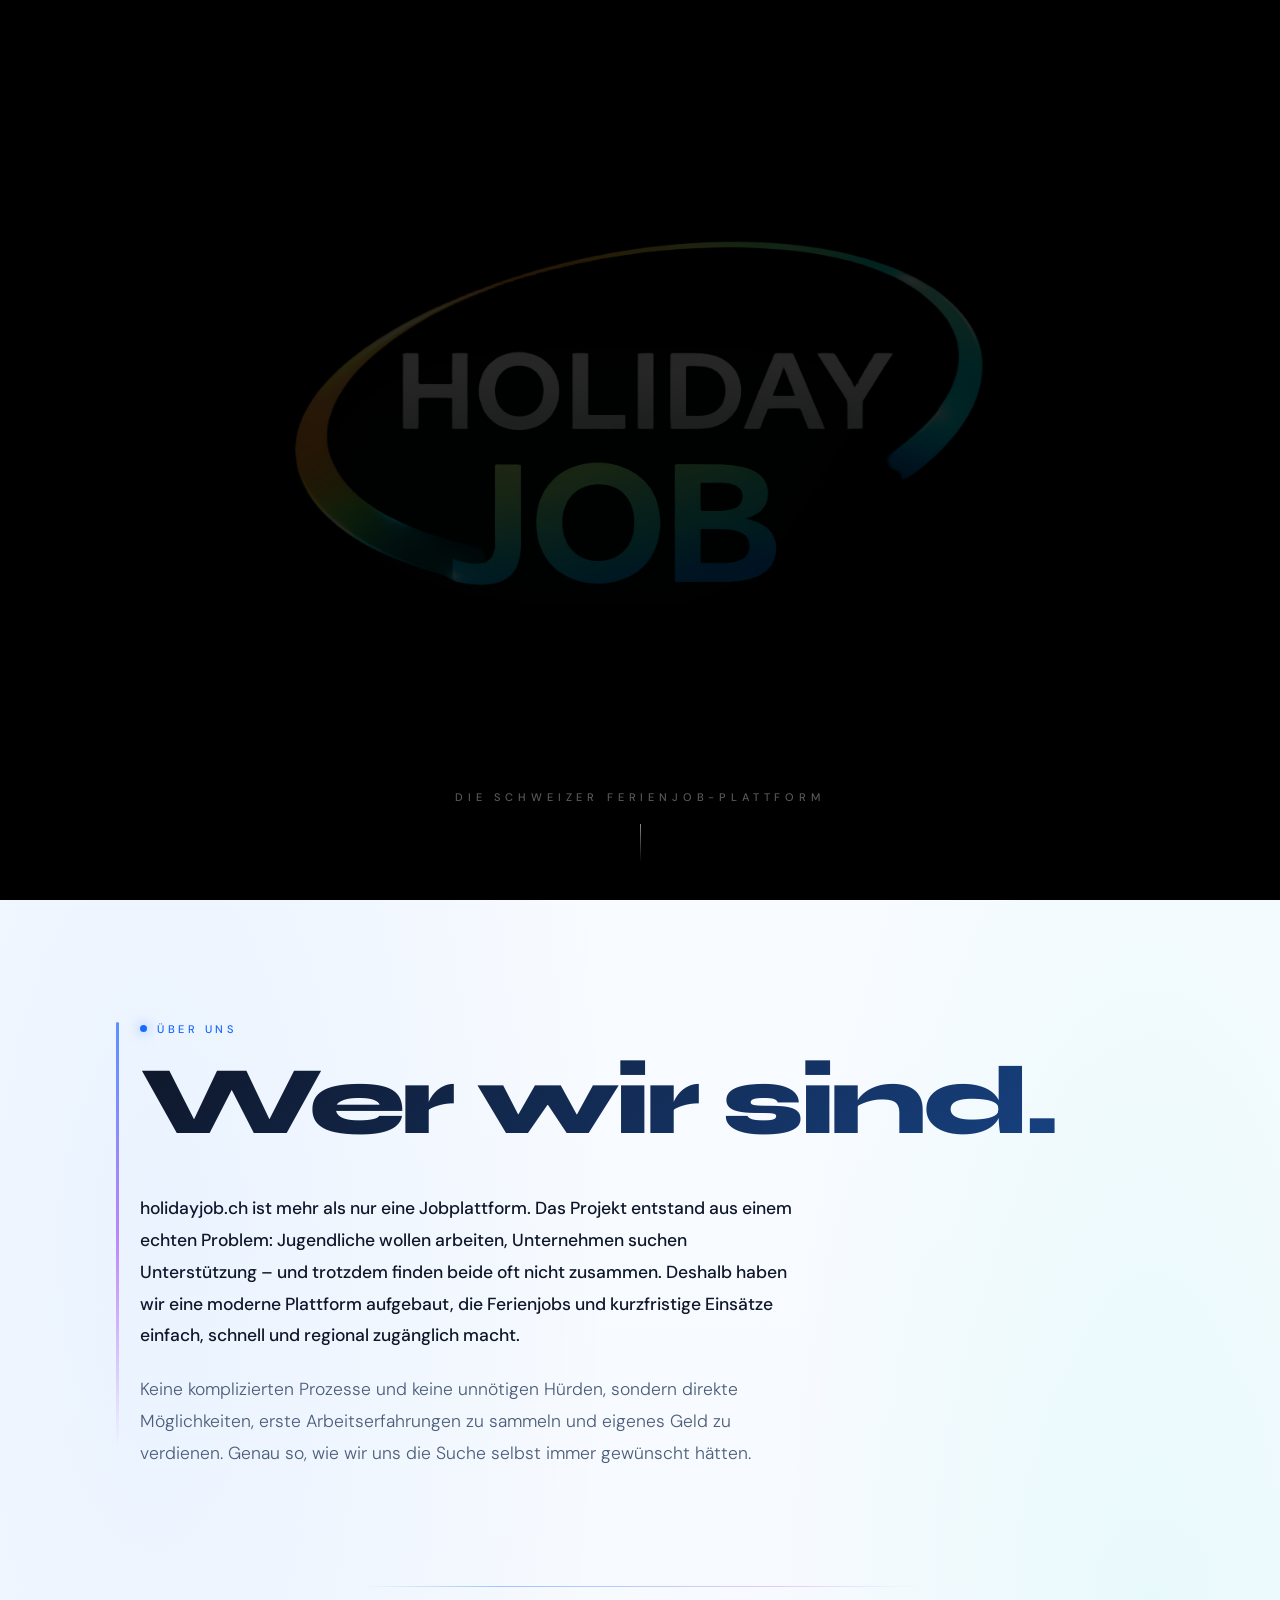
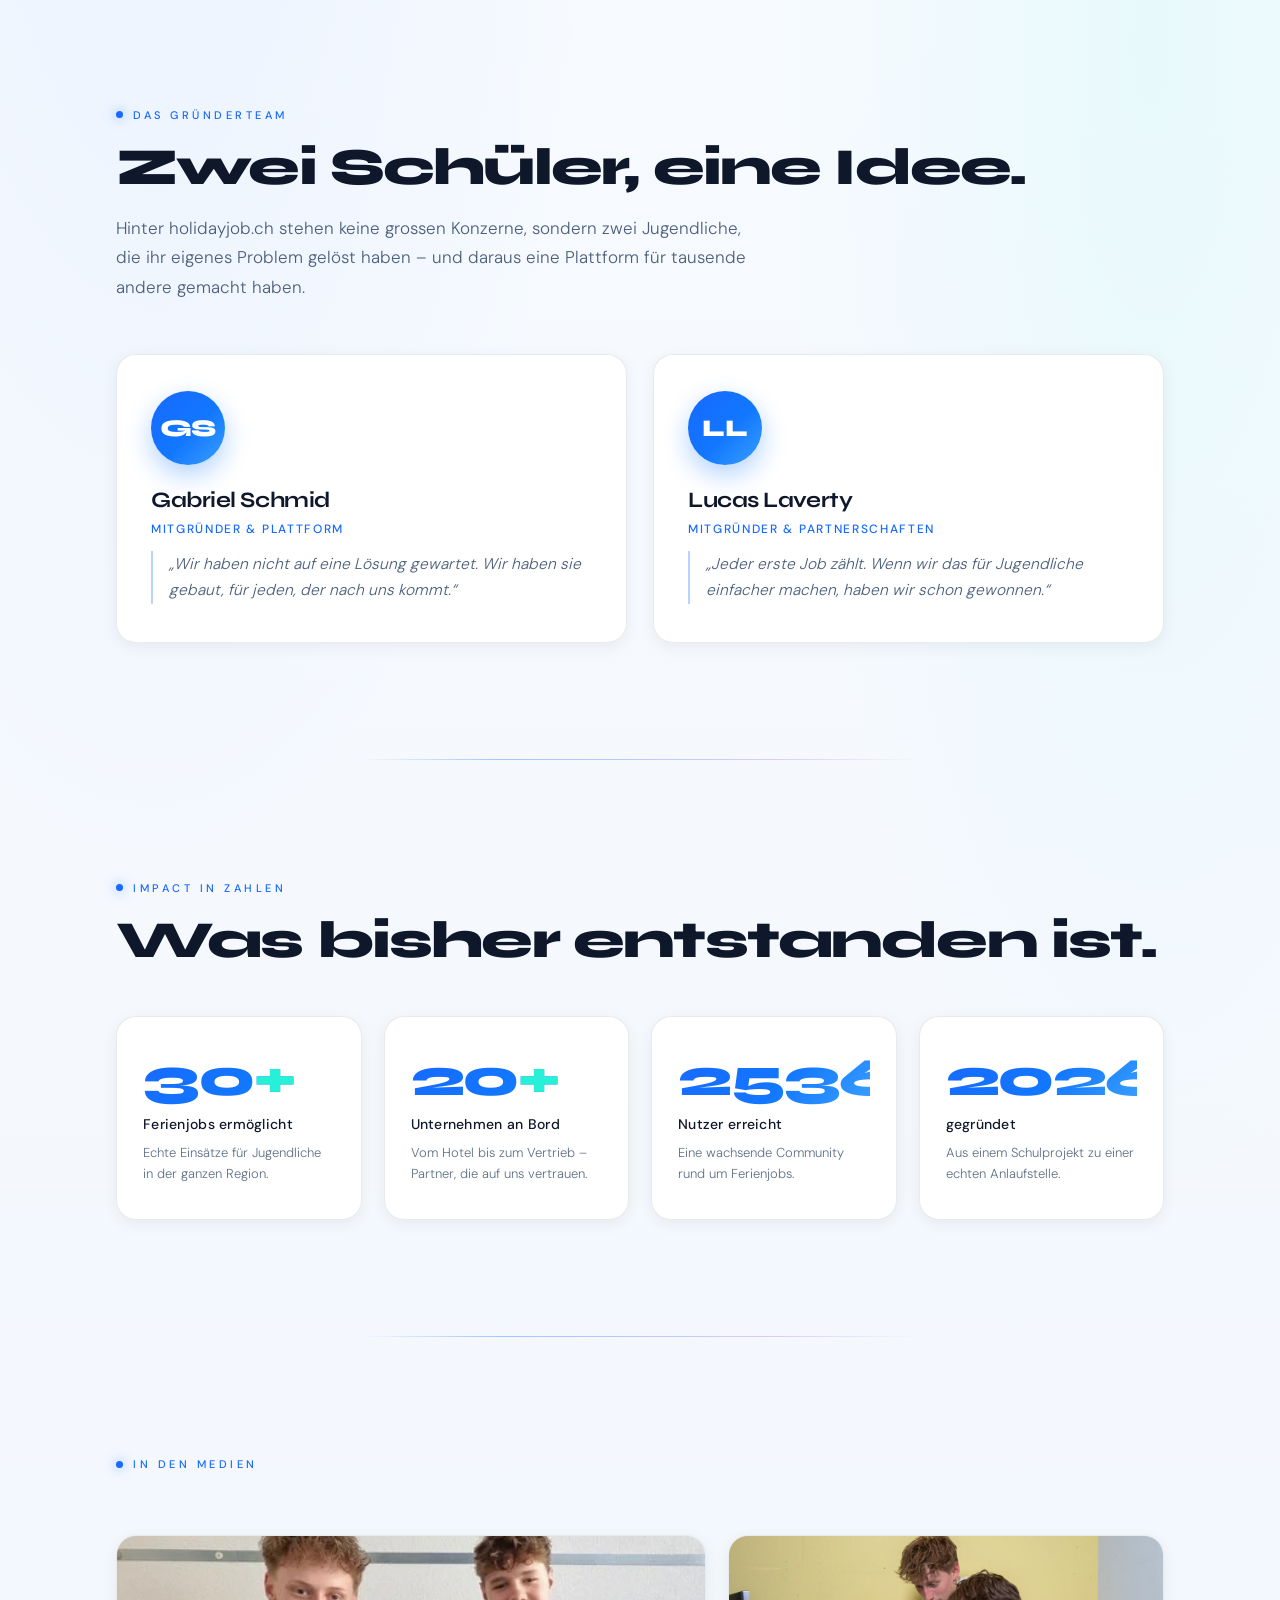
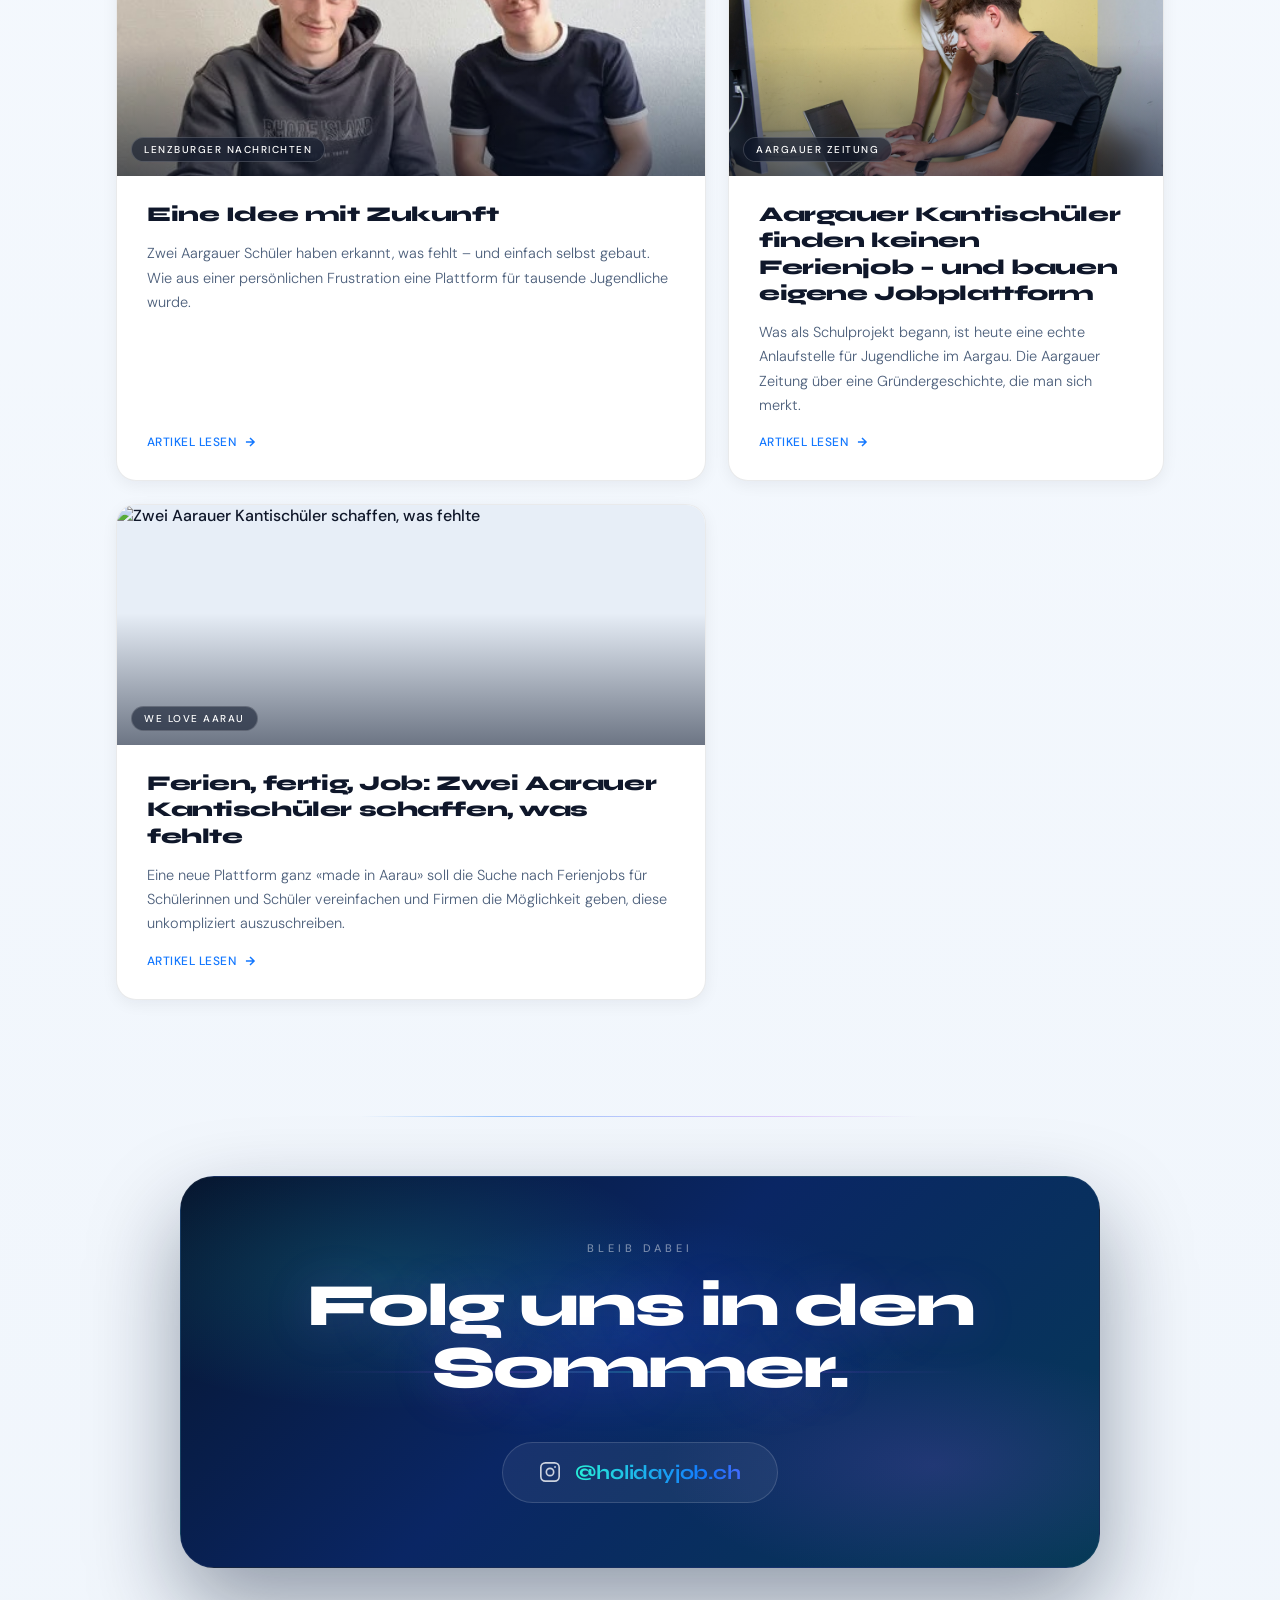
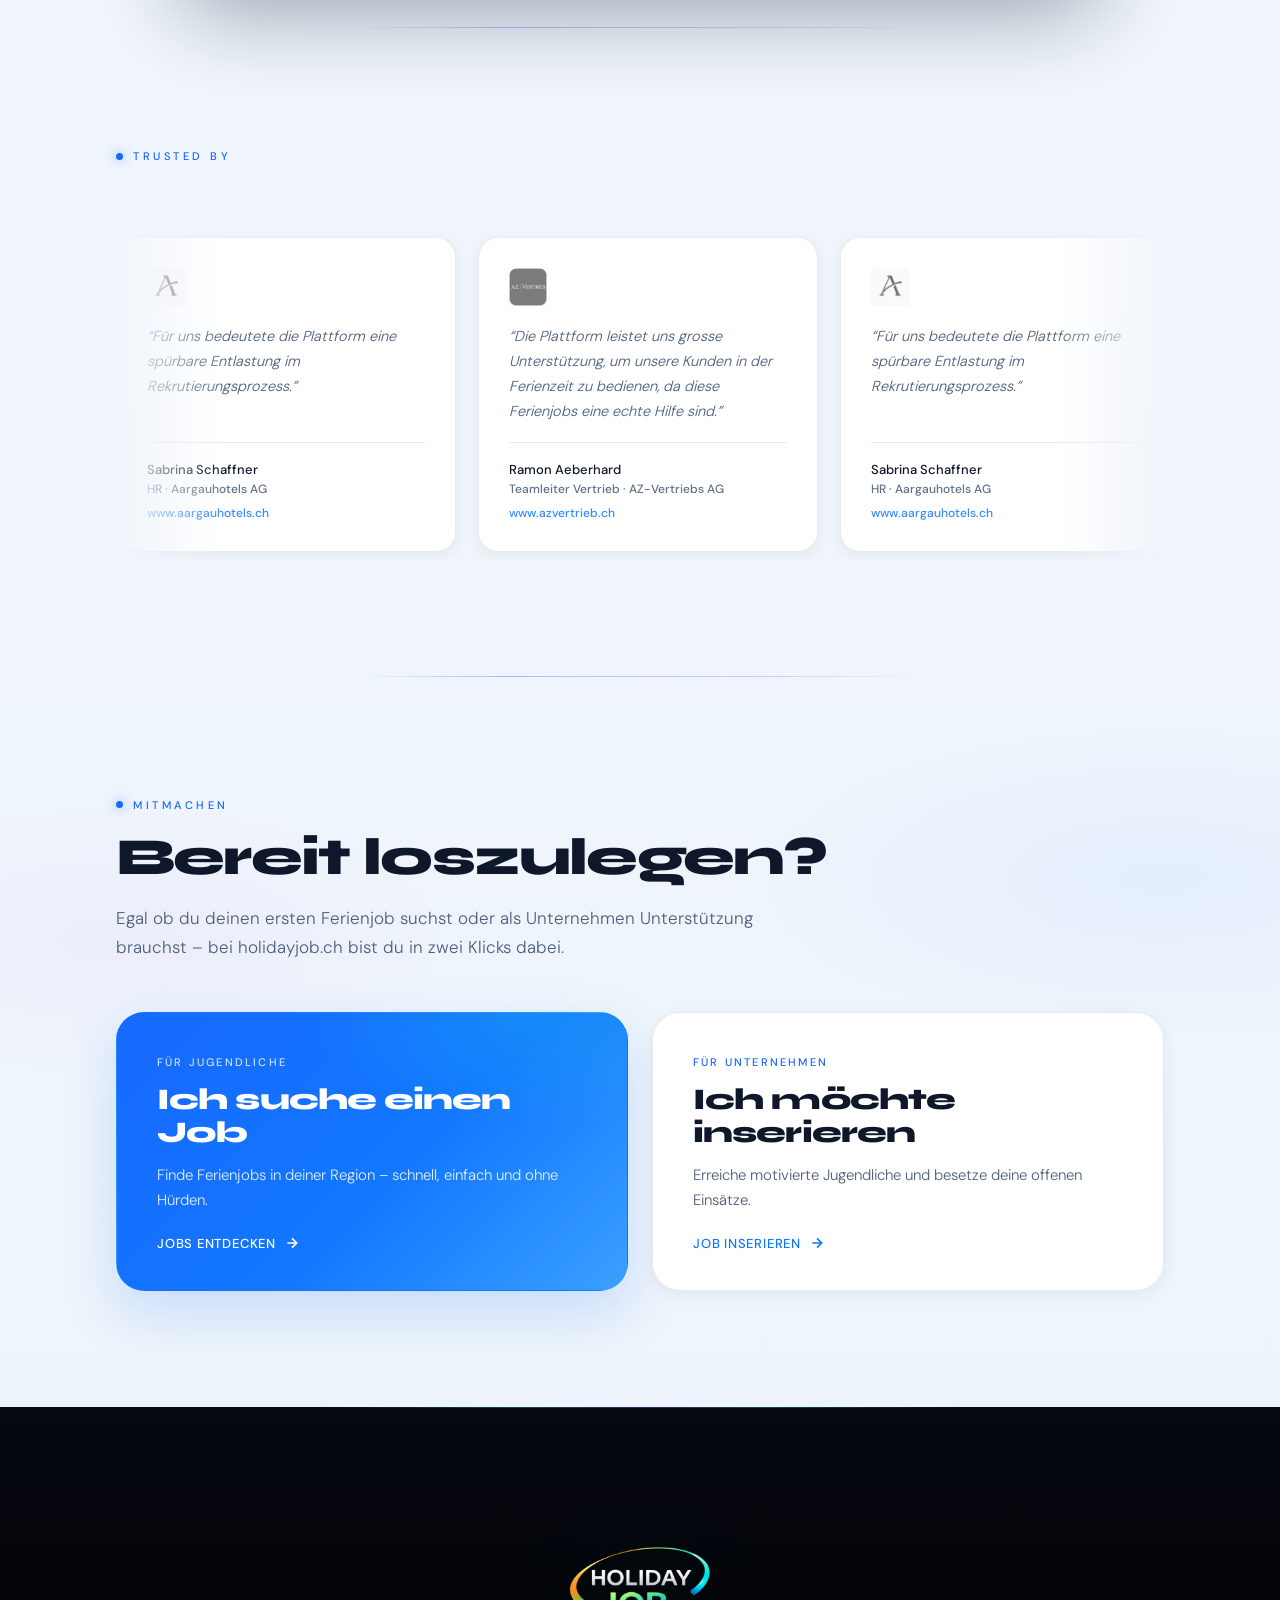
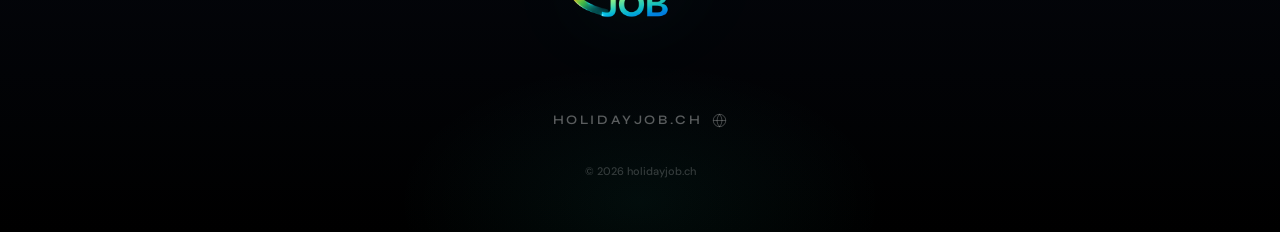
==== commit 2d33ccba: "Artikel hinzufügen, kleine Änderungen" ====
--- a/about.html
+++ b/about.html
@@ -109,9 +109,9 @@
           </div>
 
           <div class="impact-tile">
-            <span class="impact-number">2</span>
-            <span class="impact-label">Kantone aktiv</span>
-            <span class="impact-desc">Regional verankert und Schritt für Schritt am Wachsen.</span>
+            <span class="impact-number">2536</span>
+            <span class="impact-label">Nutzer erreicht</span>
+            <span class="impact-desc">Eine wachsende Community rund um Ferienjobs.</span>
           </div>
 
           <div class="impact-tile">
@@ -154,6 +154,20 @@
             <div class="article-body">
               <h3 class="article-title">Aargauer Kantischüler finden keinen Ferienjob – und bauen eigene Jobplattform</h3>
               <p class="article-teaser">Was als Schulprojekt begann, ist heute eine echte Anlaufstelle für Jugendliche im Aargau. Die Aargauer Zeitung über eine Gründergeschichte, die man sich merkt.</p>
+              <span class="article-cta">Artikel lesen <svg width="14" height="14" viewBox="0 0 24 24" fill="none" stroke="currentColor" stroke-width="2.5"><path d="M5 12h14M12 5l7 7-7 7"/></svg></span>
+            </div>
+          </a>
+
+          <a href="https://weloveaarau.ch/ferien-fertig-job-zwei-aarauer-kantischueler-schaffen-was-fehlte/"
+            target="_blank" rel="noopener" class="article-card fade-left">
+          <div class="article-img-wrap">
+            <img src="images/WLA_img.jpg" alt="Zwei Aarauer Kantischüler schaffen, was fehlte" class="article-img" />
+            <div class="article-img-overlay"></div>
+            <span class="article-source">We Love Aarau</span>
+          </div>
+          <div class="article-body">
+              <h3 class="article-title">Ferien, fertig, Job: Zwei Aarauer Kantischüler schaffen, was fehlte</h3>
+              <p class="article-teaser">Eine neue Plattform ganz «made in Aarau» soll die Suche nach Ferienjobs für Schülerinnen und Schüler vereinfachen und Firmen die Möglichkeit geben, diese unkompliziert auszuschreiben.</p>
               <span class="article-cta">Artikel lesen <svg width="14" height="14" viewBox="0 0 24 24" fill="none" stroke="currentColor" stroke-width="2.5"><path d="M5 12h14M12 5l7 7-7 7"/></svg></span>
             </div>
           </a>
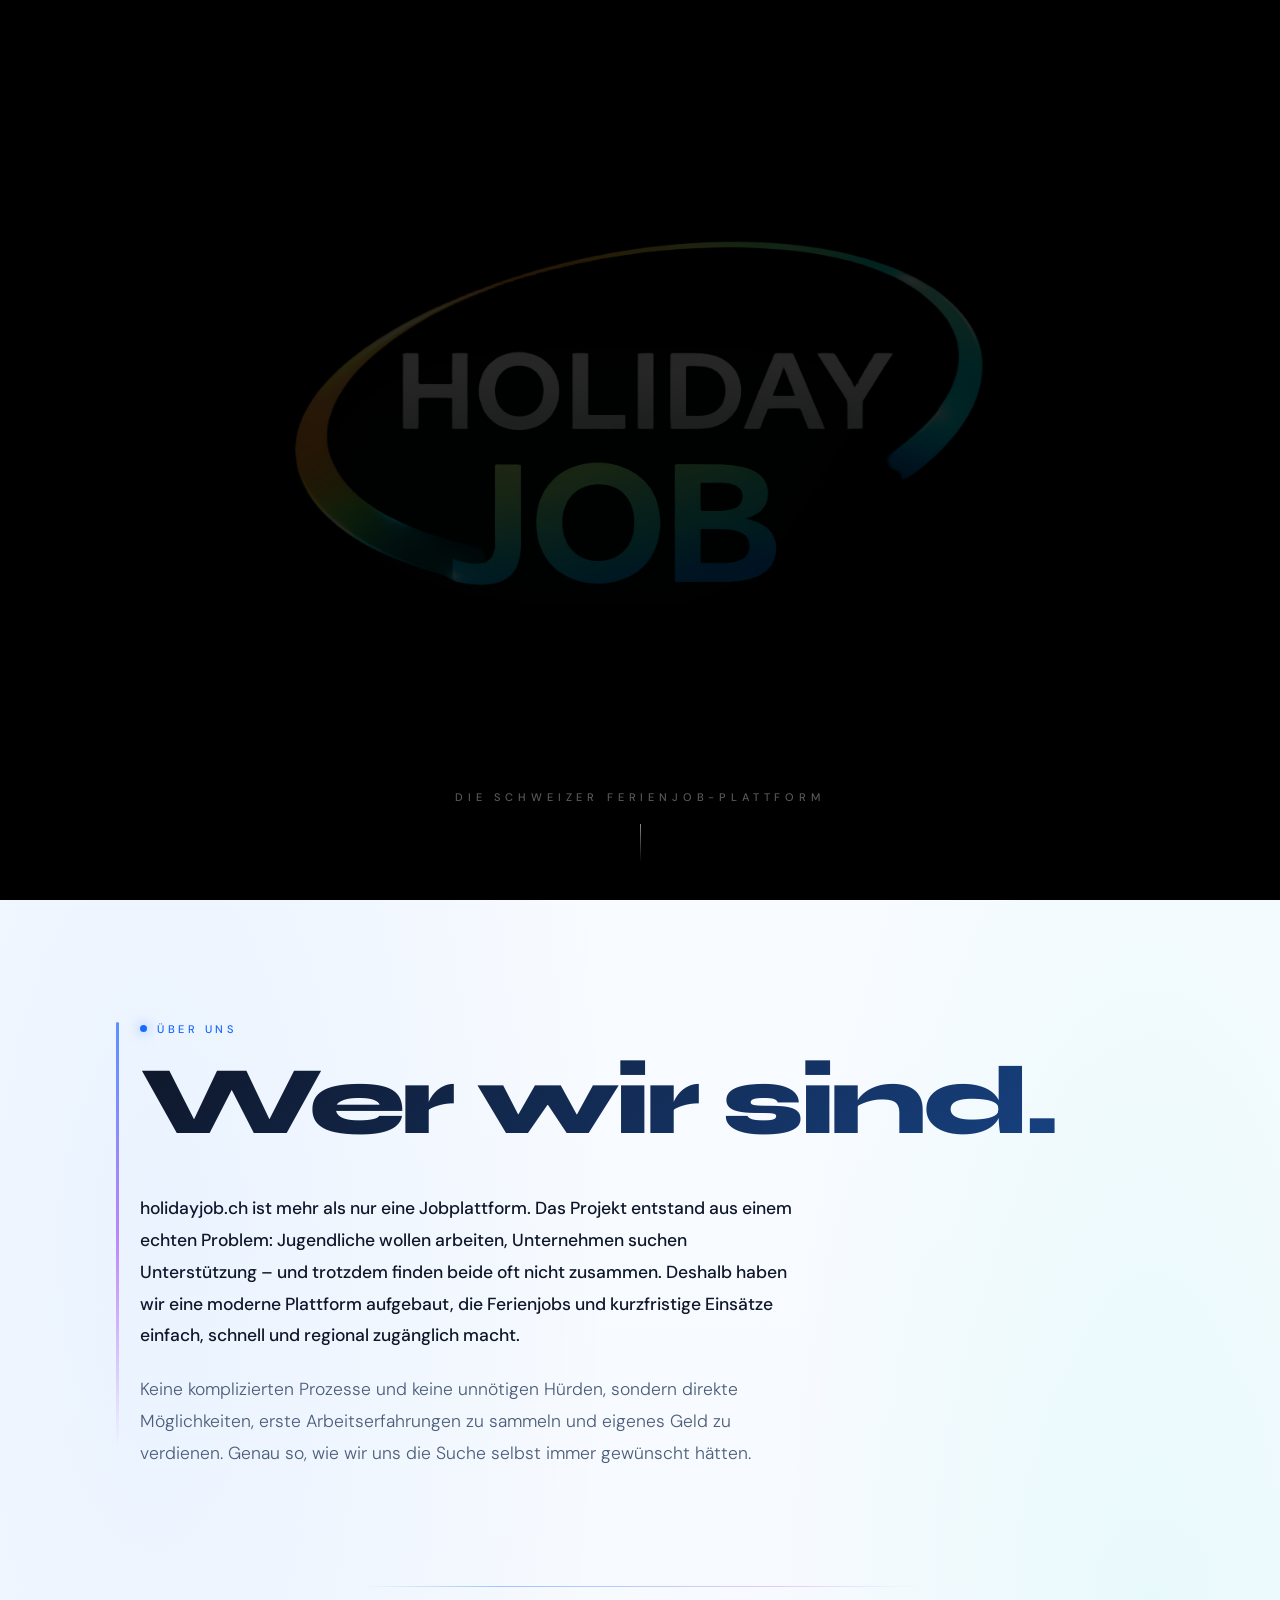
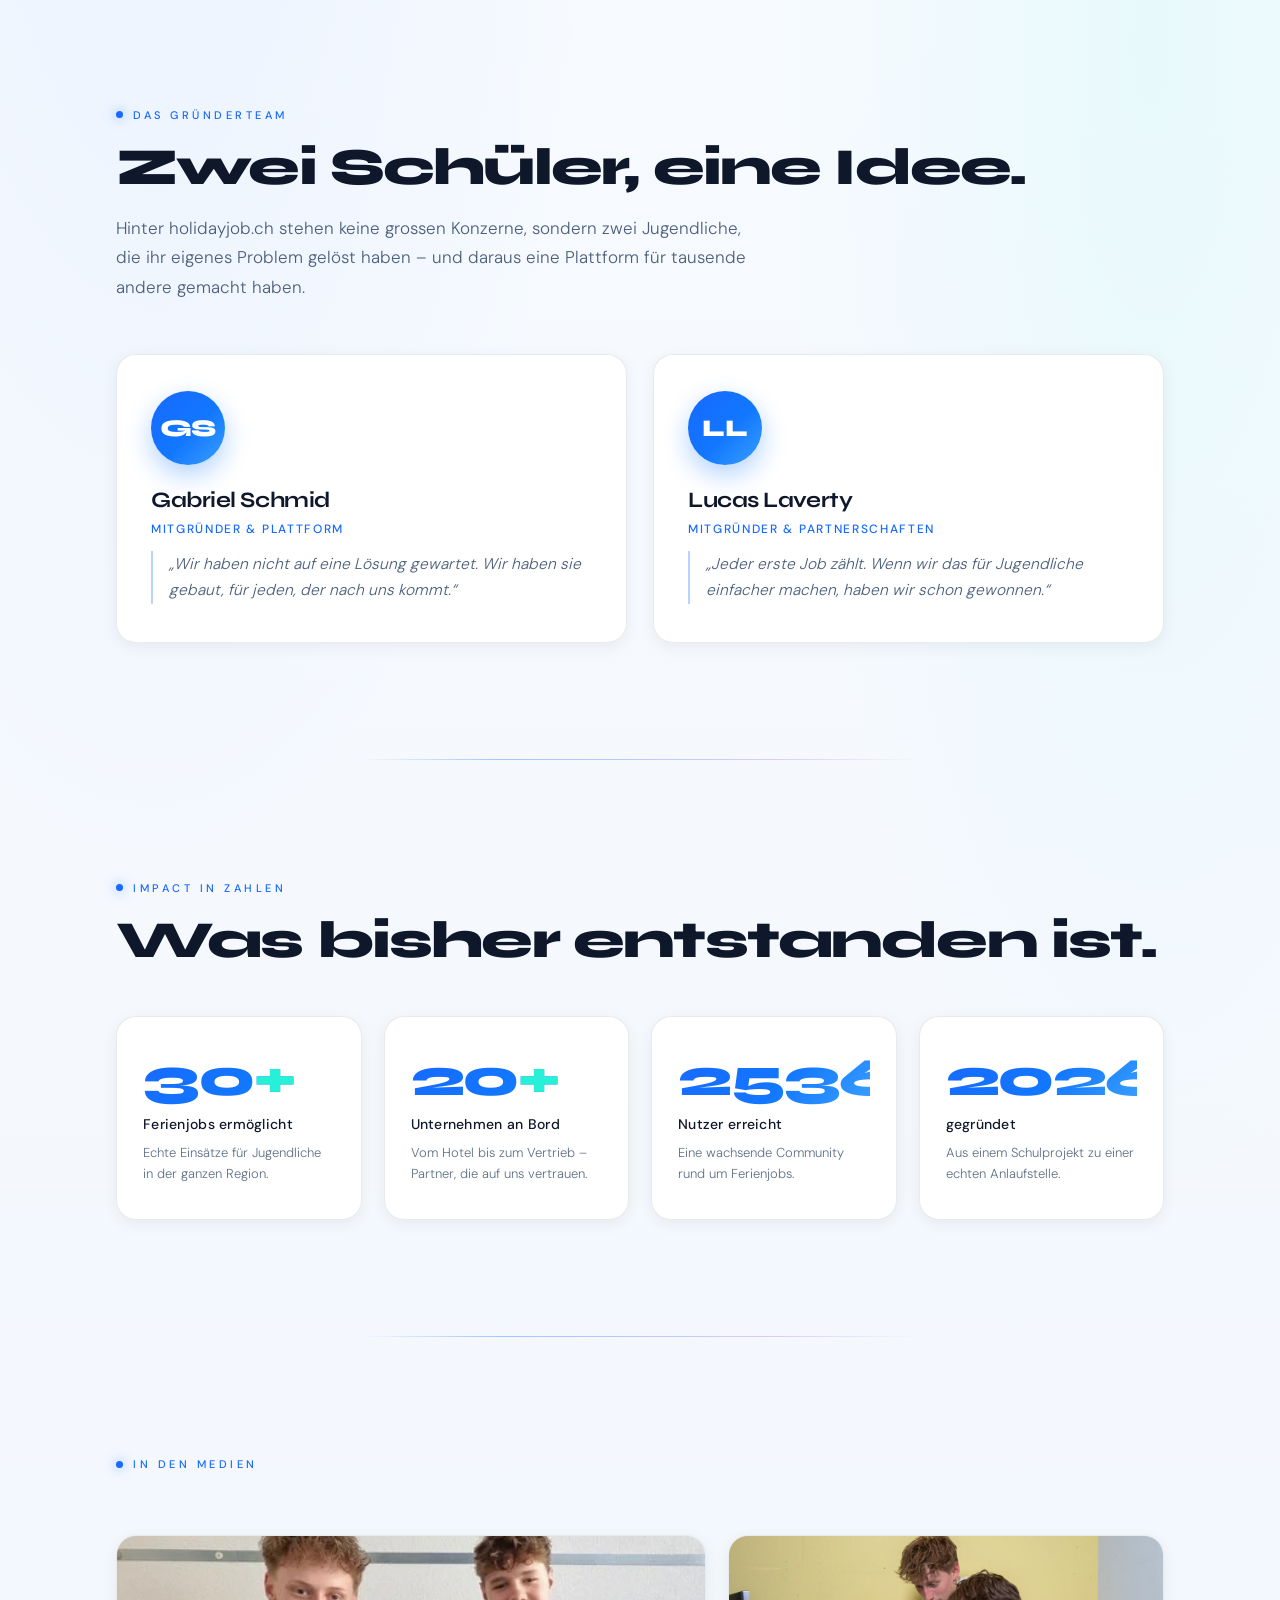
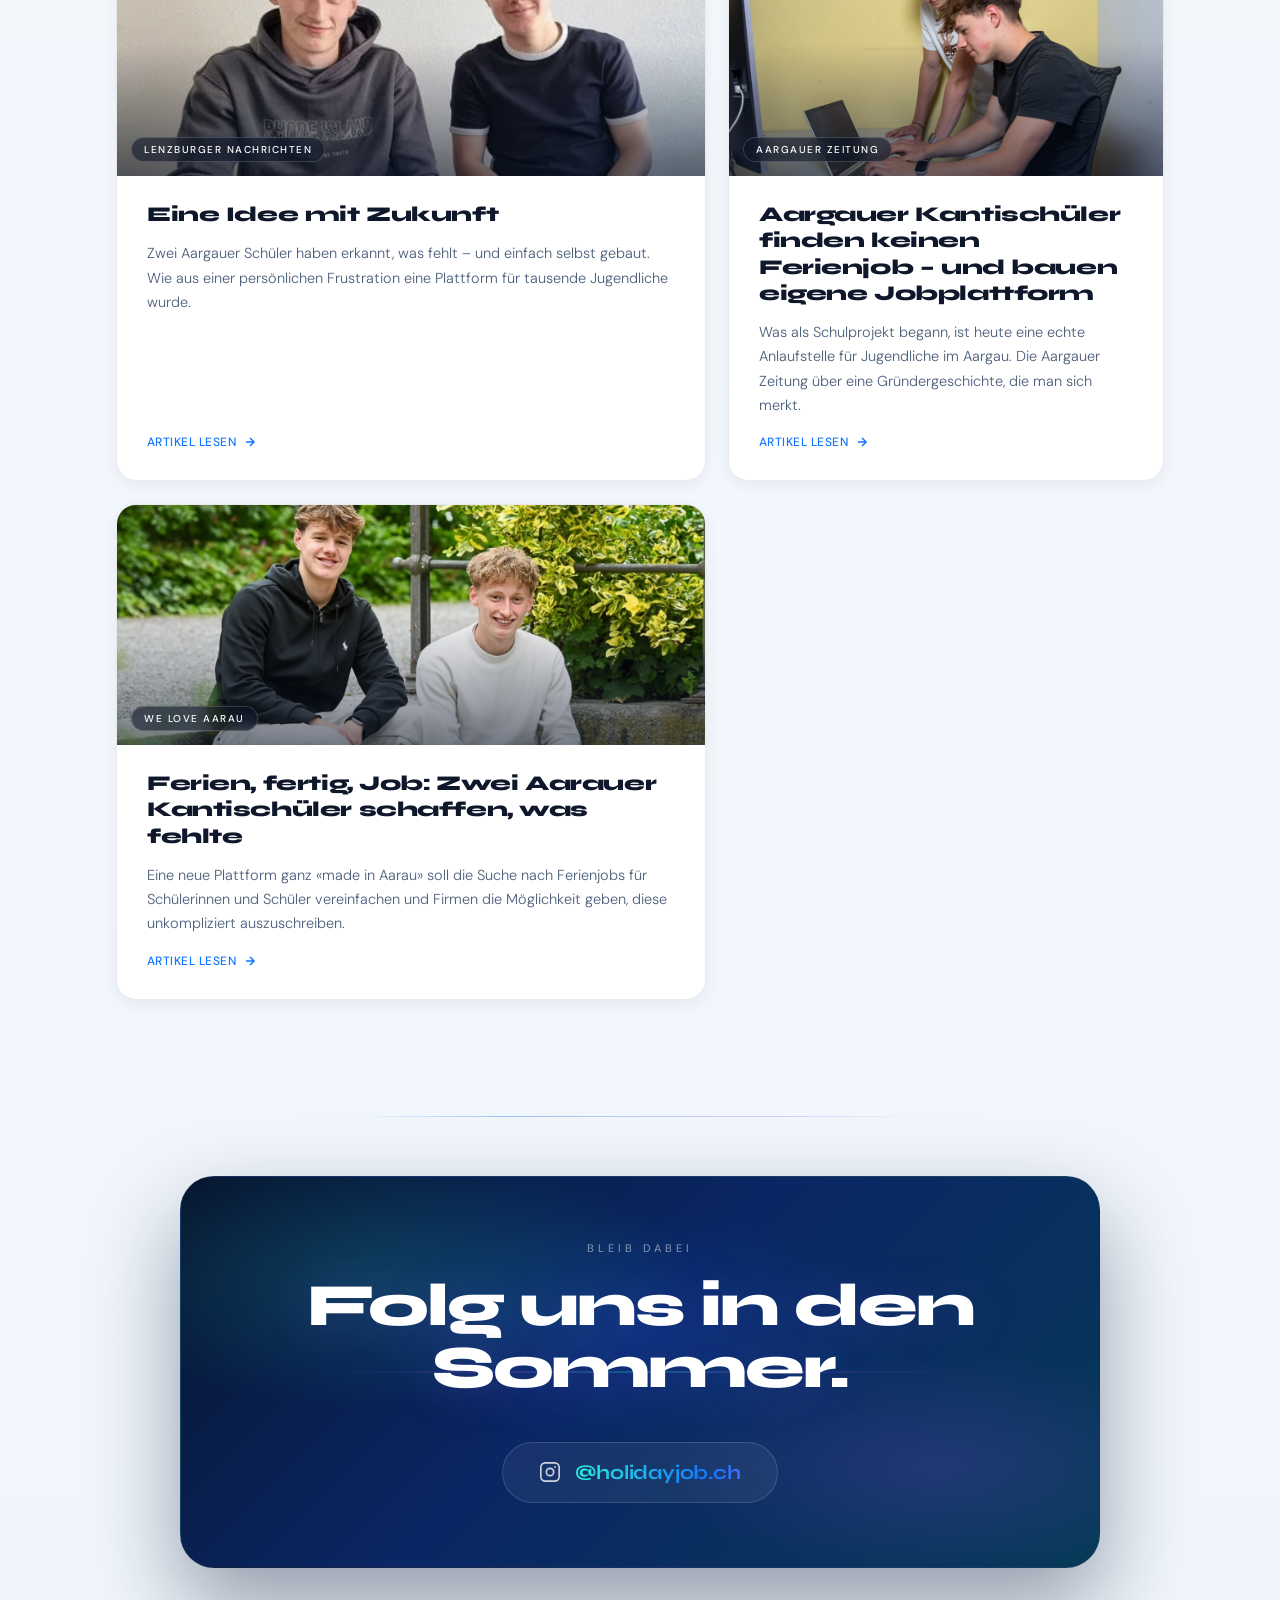
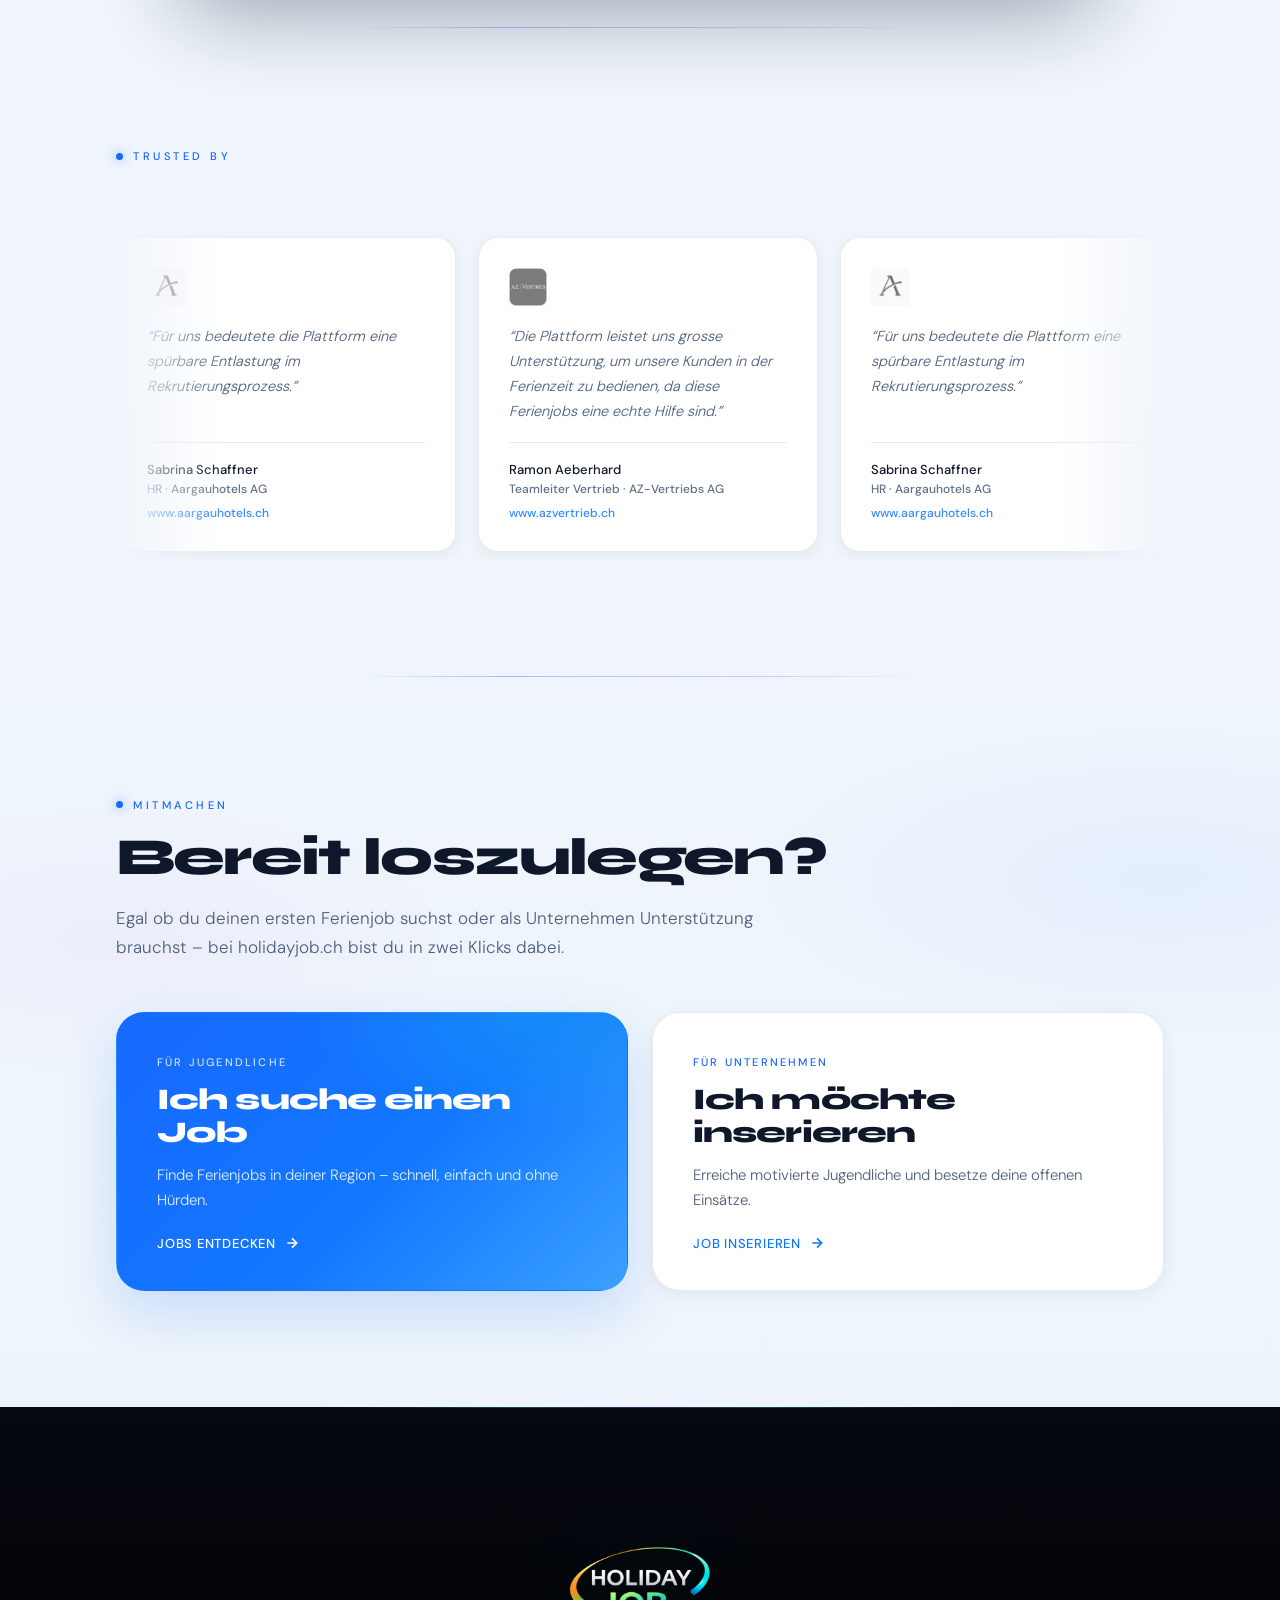
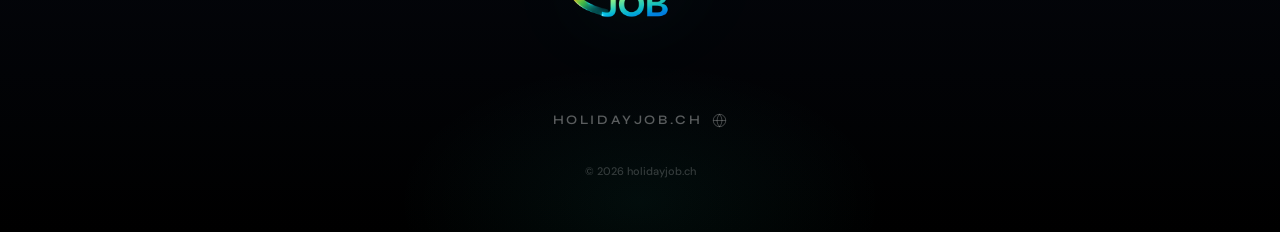
==== commit fc55e963: "änderungen about wla" ====
--- a/about.html
+++ b/about.html
@@ -161,7 +161,7 @@
           <a href="https://weloveaarau.ch/ferien-fertig-job-zwei-aarauer-kantischueler-schaffen-was-fehlte/"
             target="_blank" rel="noopener" class="article-card fade-left">
           <div class="article-img-wrap">
-            <img src="images/WLA_img.jpg" alt="Zwei Aarauer Kantischüler schaffen, was fehlte" class="article-img" />
+            <img src="images/WLA_img_formatiert.jpeg" alt="Zwei Aarauer Kantischüler schaffen, was fehlte" class="article-img" />
             <div class="article-img-overlay"></div>
             <span class="article-source">We Love Aarau</span>
           </div>
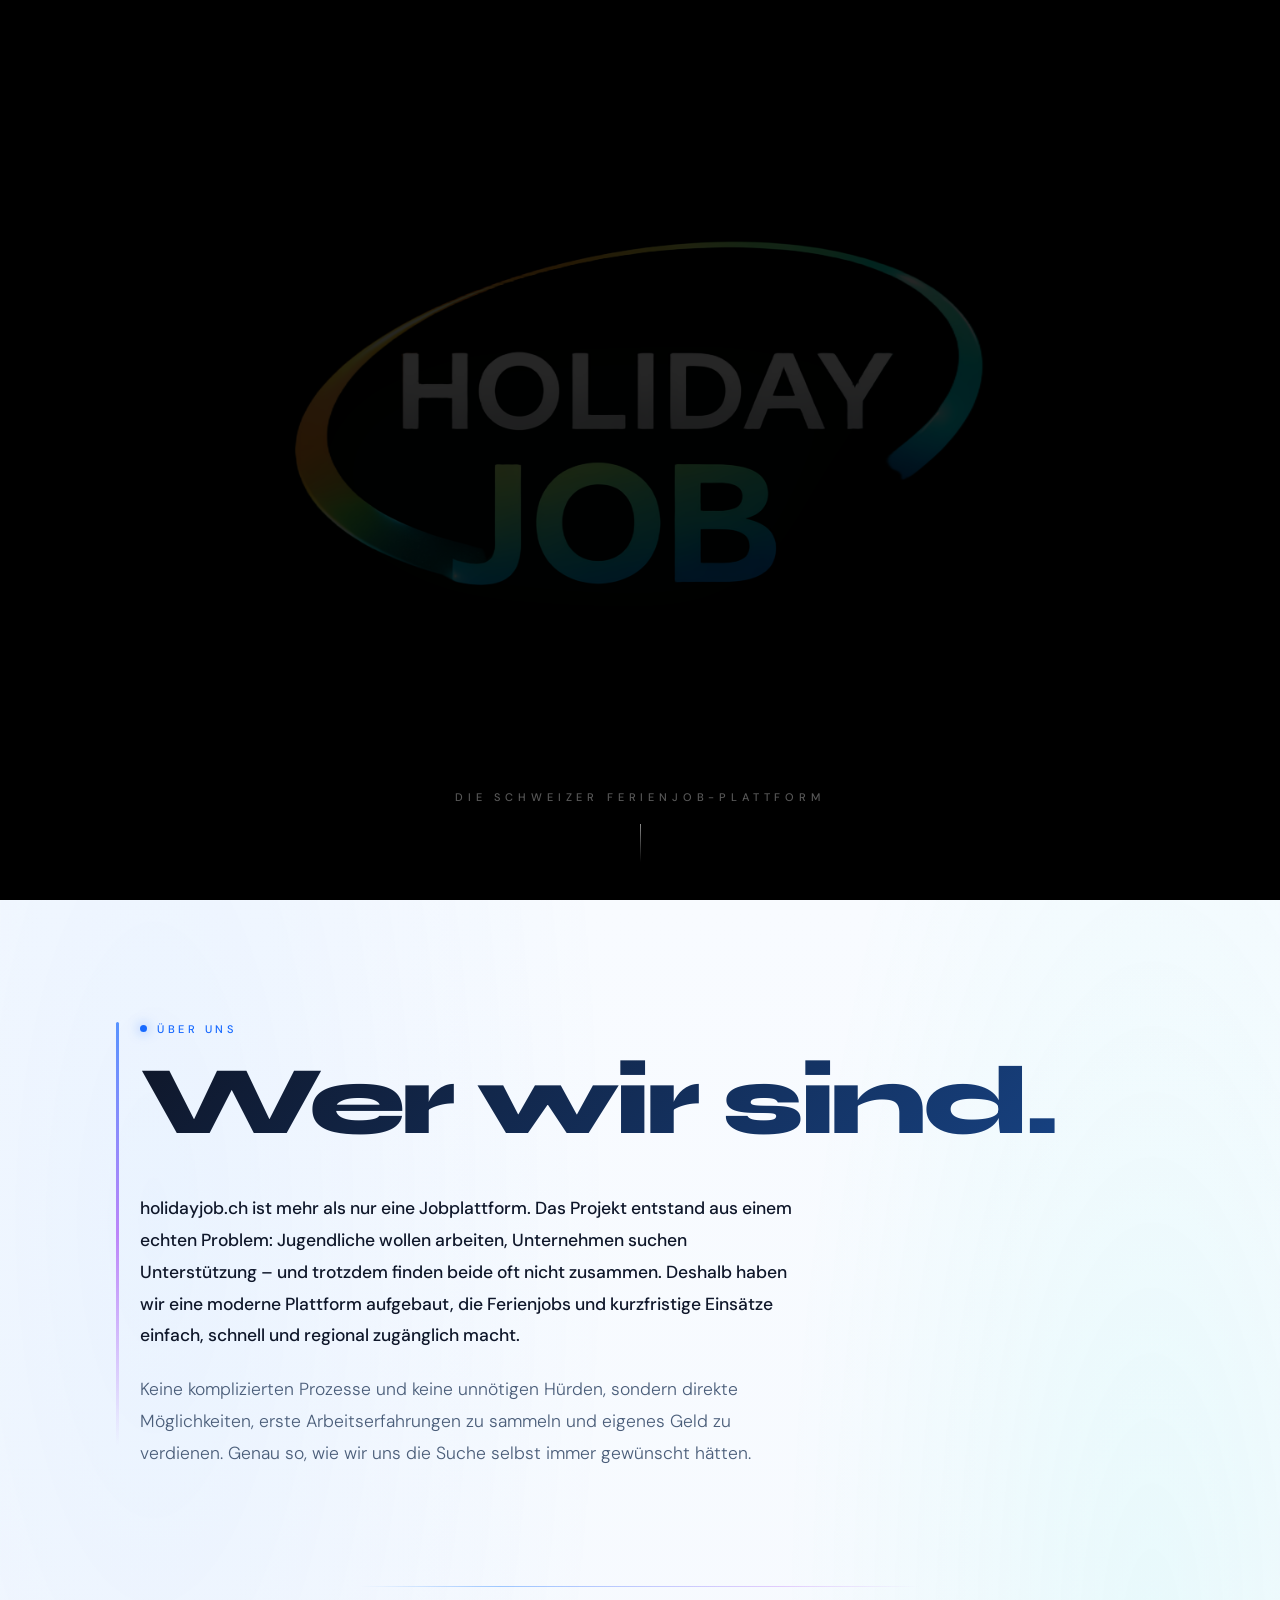
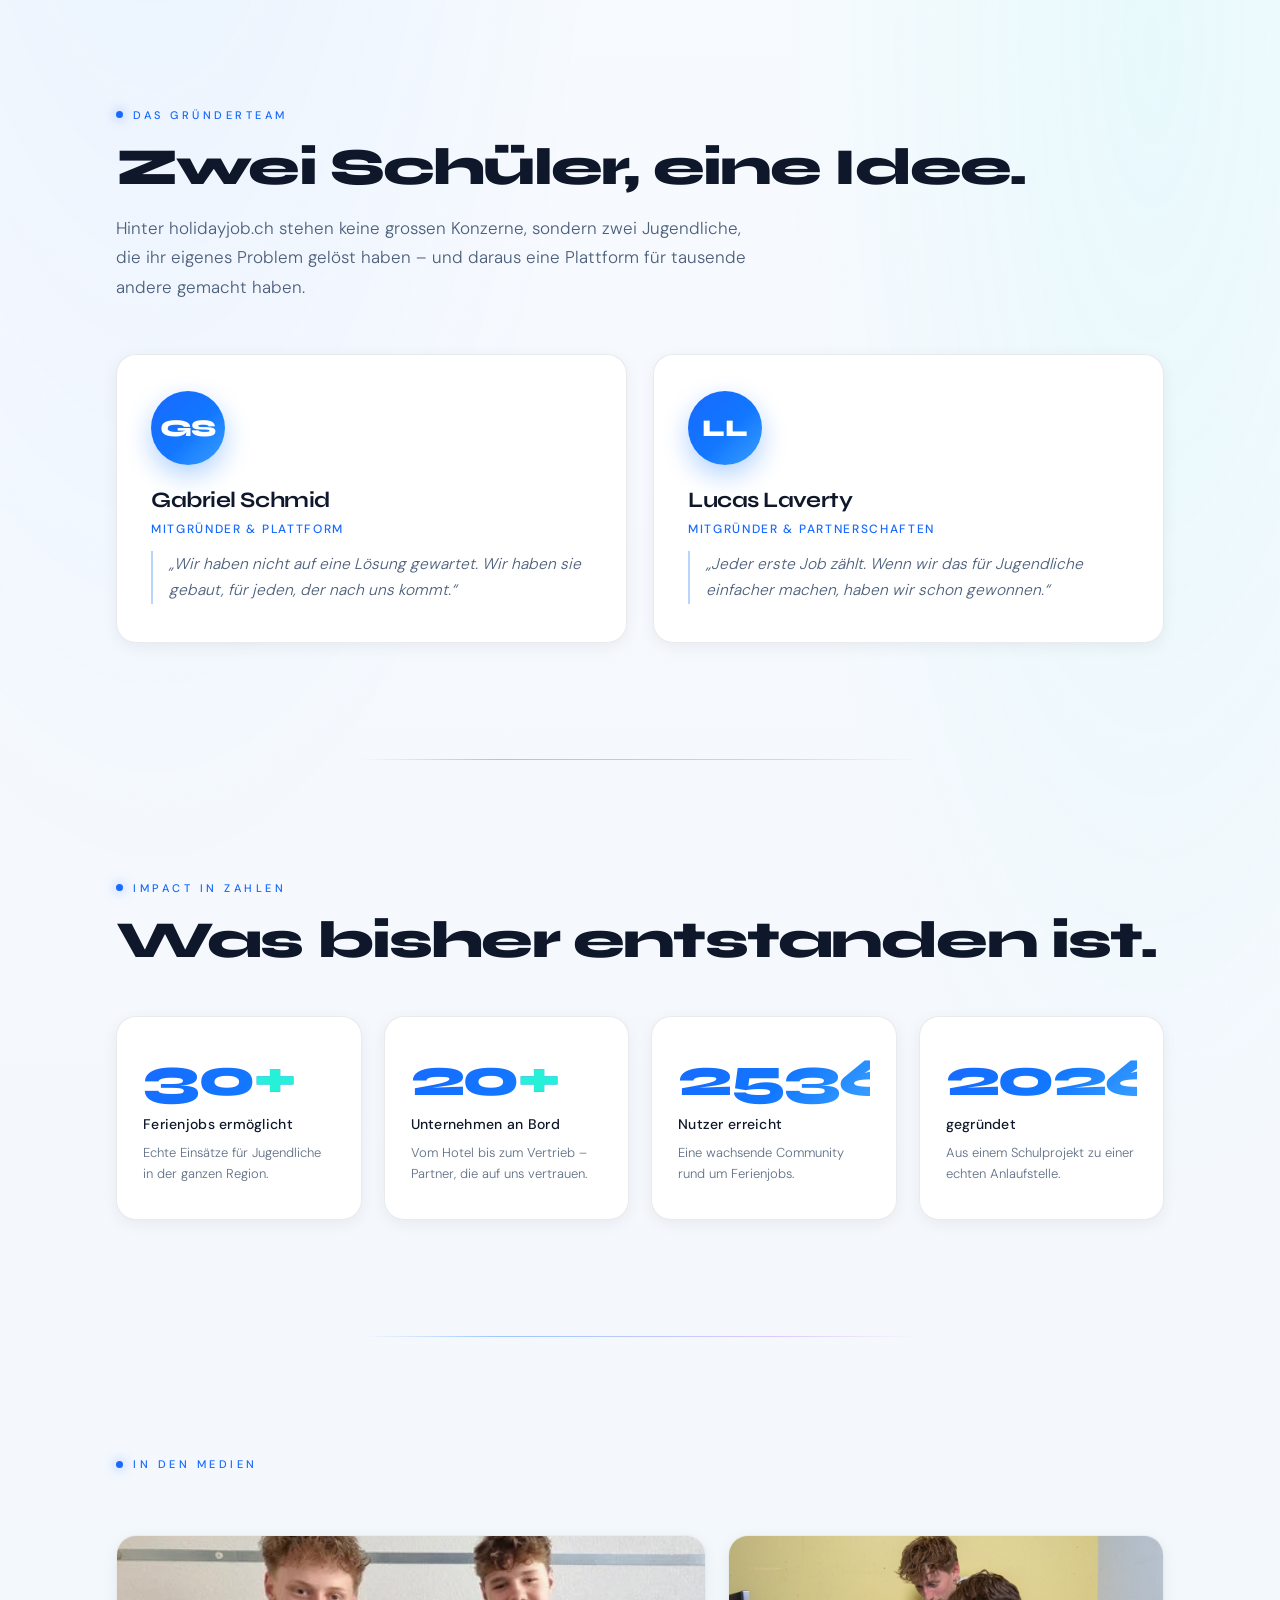
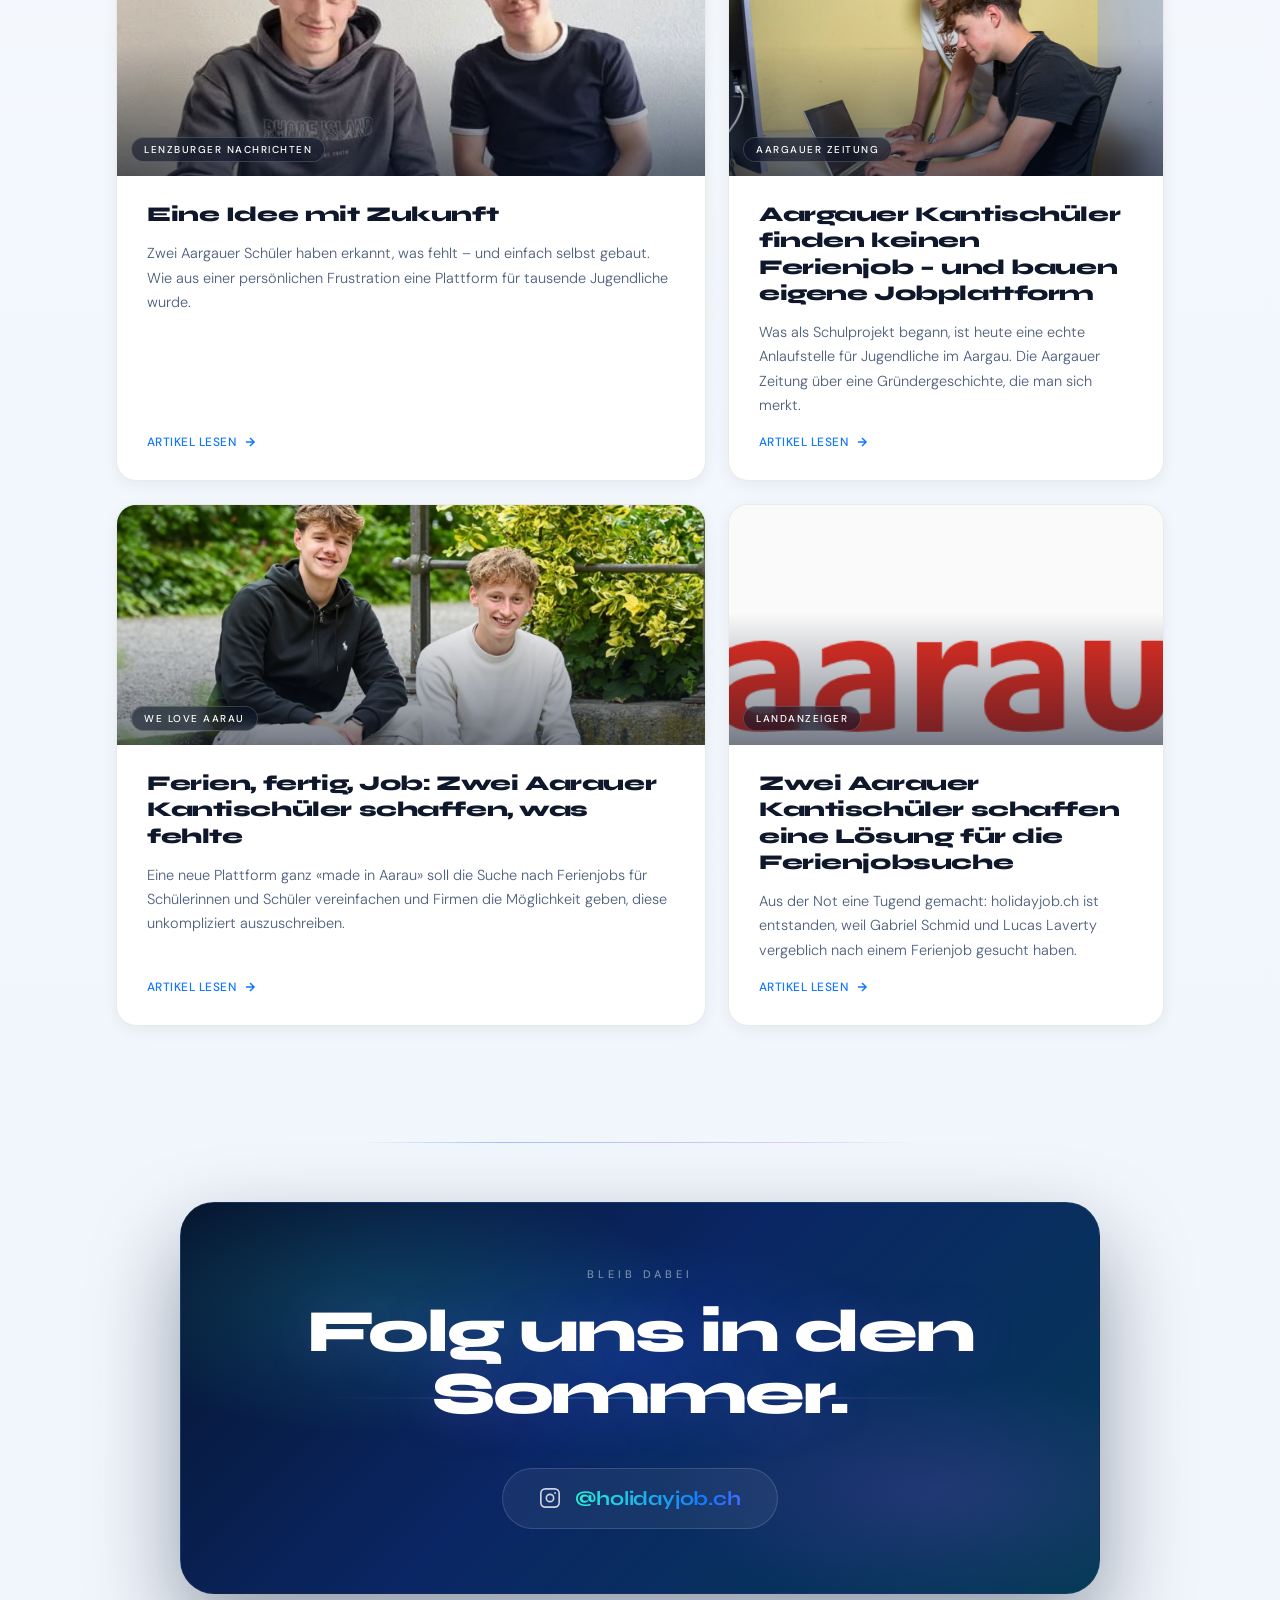
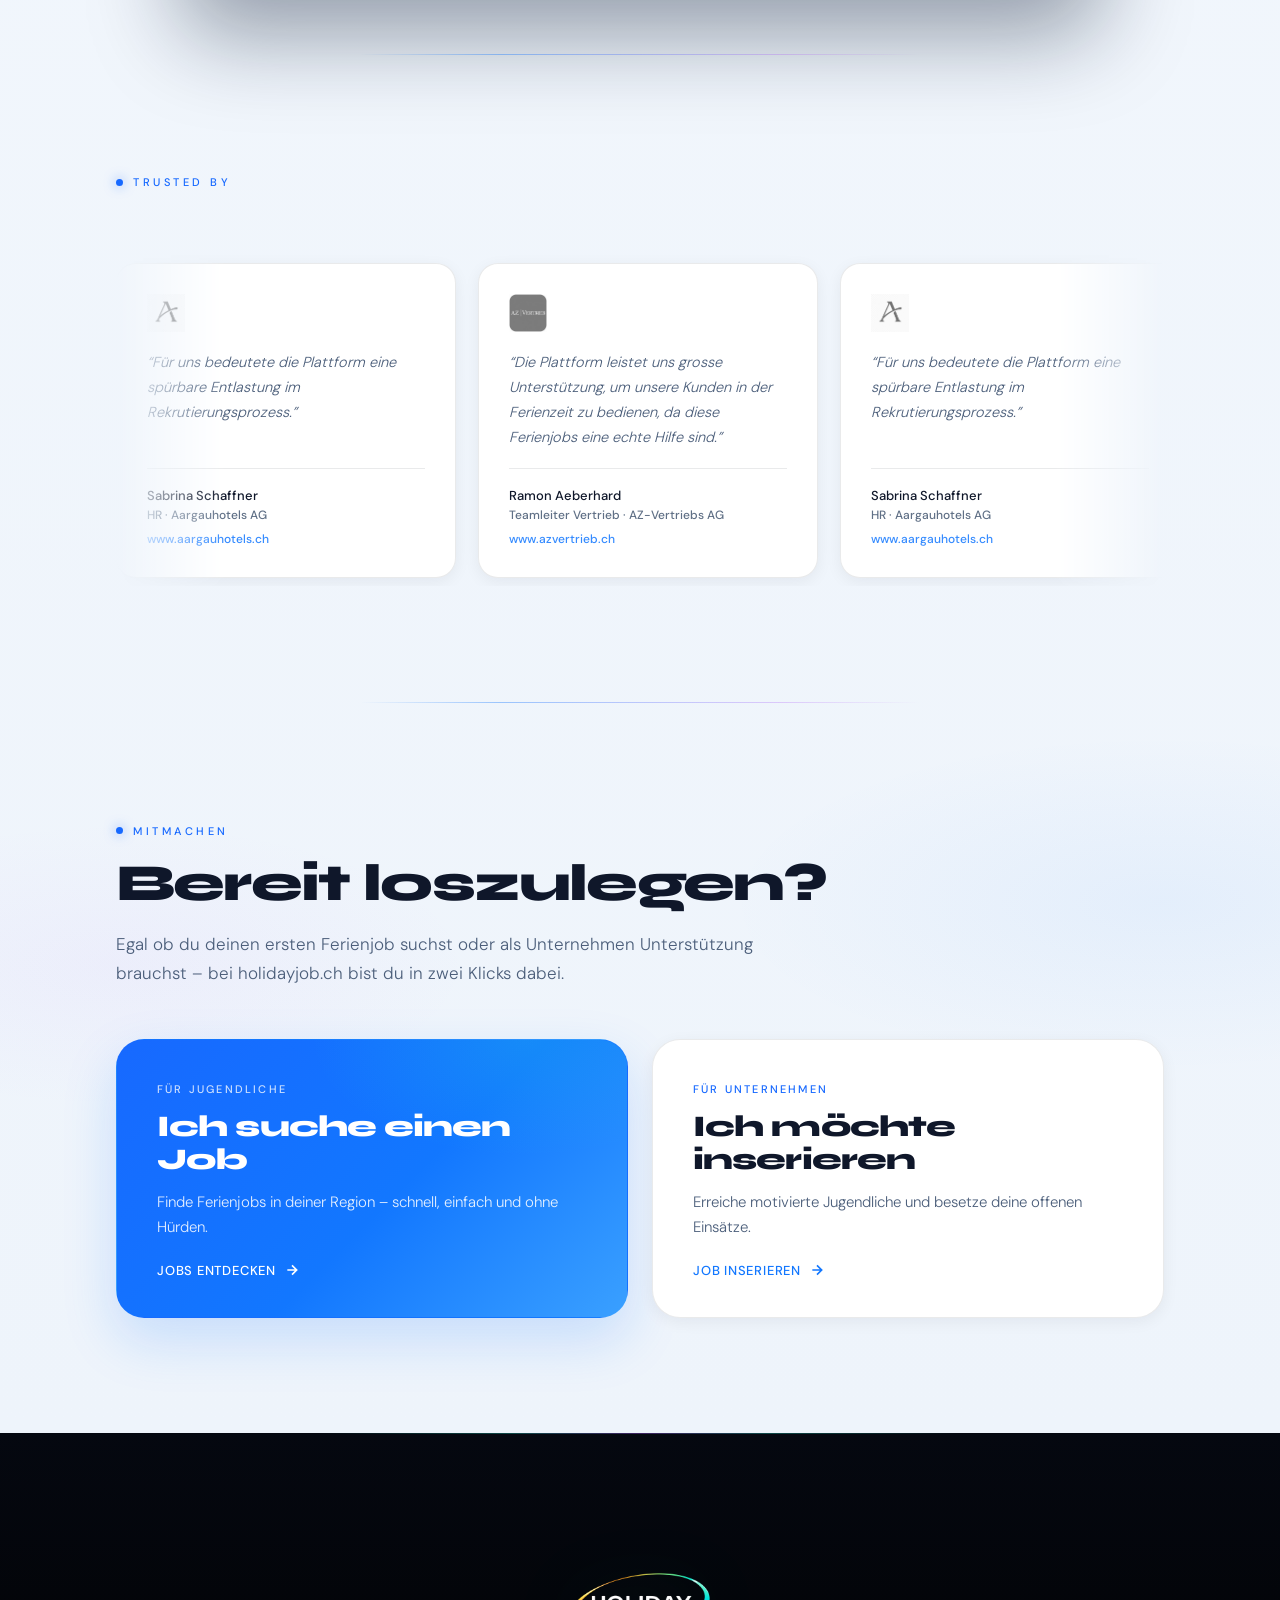
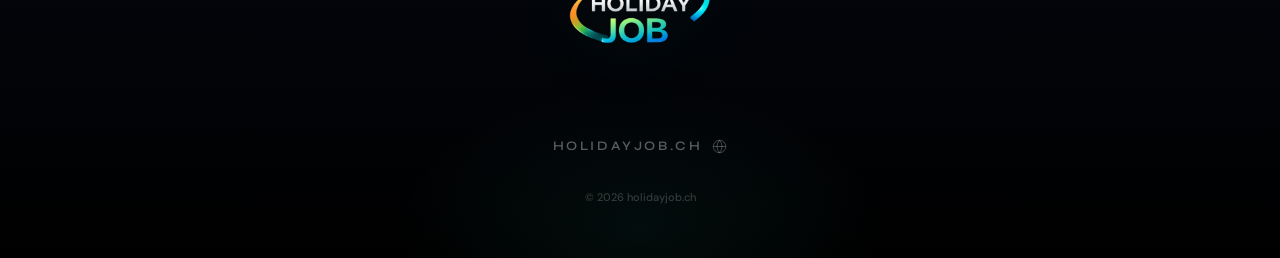
==== commit fd2b2ed0: "about Landanzeiger hinzufügen" ====
--- a/about.html
+++ b/about.html
@@ -168,6 +168,20 @@
           <div class="article-body">
               <h3 class="article-title">Ferien, fertig, Job: Zwei Aarauer Kantischüler schaffen, was fehlte</h3>
               <p class="article-teaser">Eine neue Plattform ganz «made in Aarau» soll die Suche nach Ferienjobs für Schülerinnen und Schüler vereinfachen und Firmen die Möglichkeit geben, diese unkompliziert auszuschreiben.</p>
+              <span class="article-cta">Artikel lesen <svg width="14" height="14" viewBox="0 0 24 24" fill="none" stroke="currentColor" stroke-width="2.5"><path d="M5 12h14M12 5l7 7-7 7"/></svg></span>
+            </div>
+          </a>
+
+          <a href="https://issuu.com/az-anzeiger/docs/20260625_woz_laanz?mode=embed&layout=white"
+            target="_blank" rel="noopener" class="article-card fade-right">
+          <div class="article-img-wrap">
+            <img src="images/LA_img_formatiert.png" alt="Zwei Aarauer Kantischüler schaffen Lösung für Ferienjobsuche" class="article-img" />
+            <div class="article-img-overlay"></div>
+            <span class="article-source">Landanzeiger</span>
+          </div>
+          <div class="article-body">
+              <h3 class="article-title">Zwei Aarauer Kantischüler schaffen eine Lösung für die Ferienjobsuche</h3>
+              <p class="article-teaser">Aus der Not eine Tugend gemacht: holidayjob.ch ist entstanden, weil Gabriel Schmid und Lucas Laverty vergeblich nach einem Ferienjob gesucht haben.</p>
               <span class="article-cta">Artikel lesen <svg width="14" height="14" viewBox="0 0 24 24" fill="none" stroke="currentColor" stroke-width="2.5"><path d="M5 12h14M12 5l7 7-7 7"/></svg></span>
             </div>
           </a>
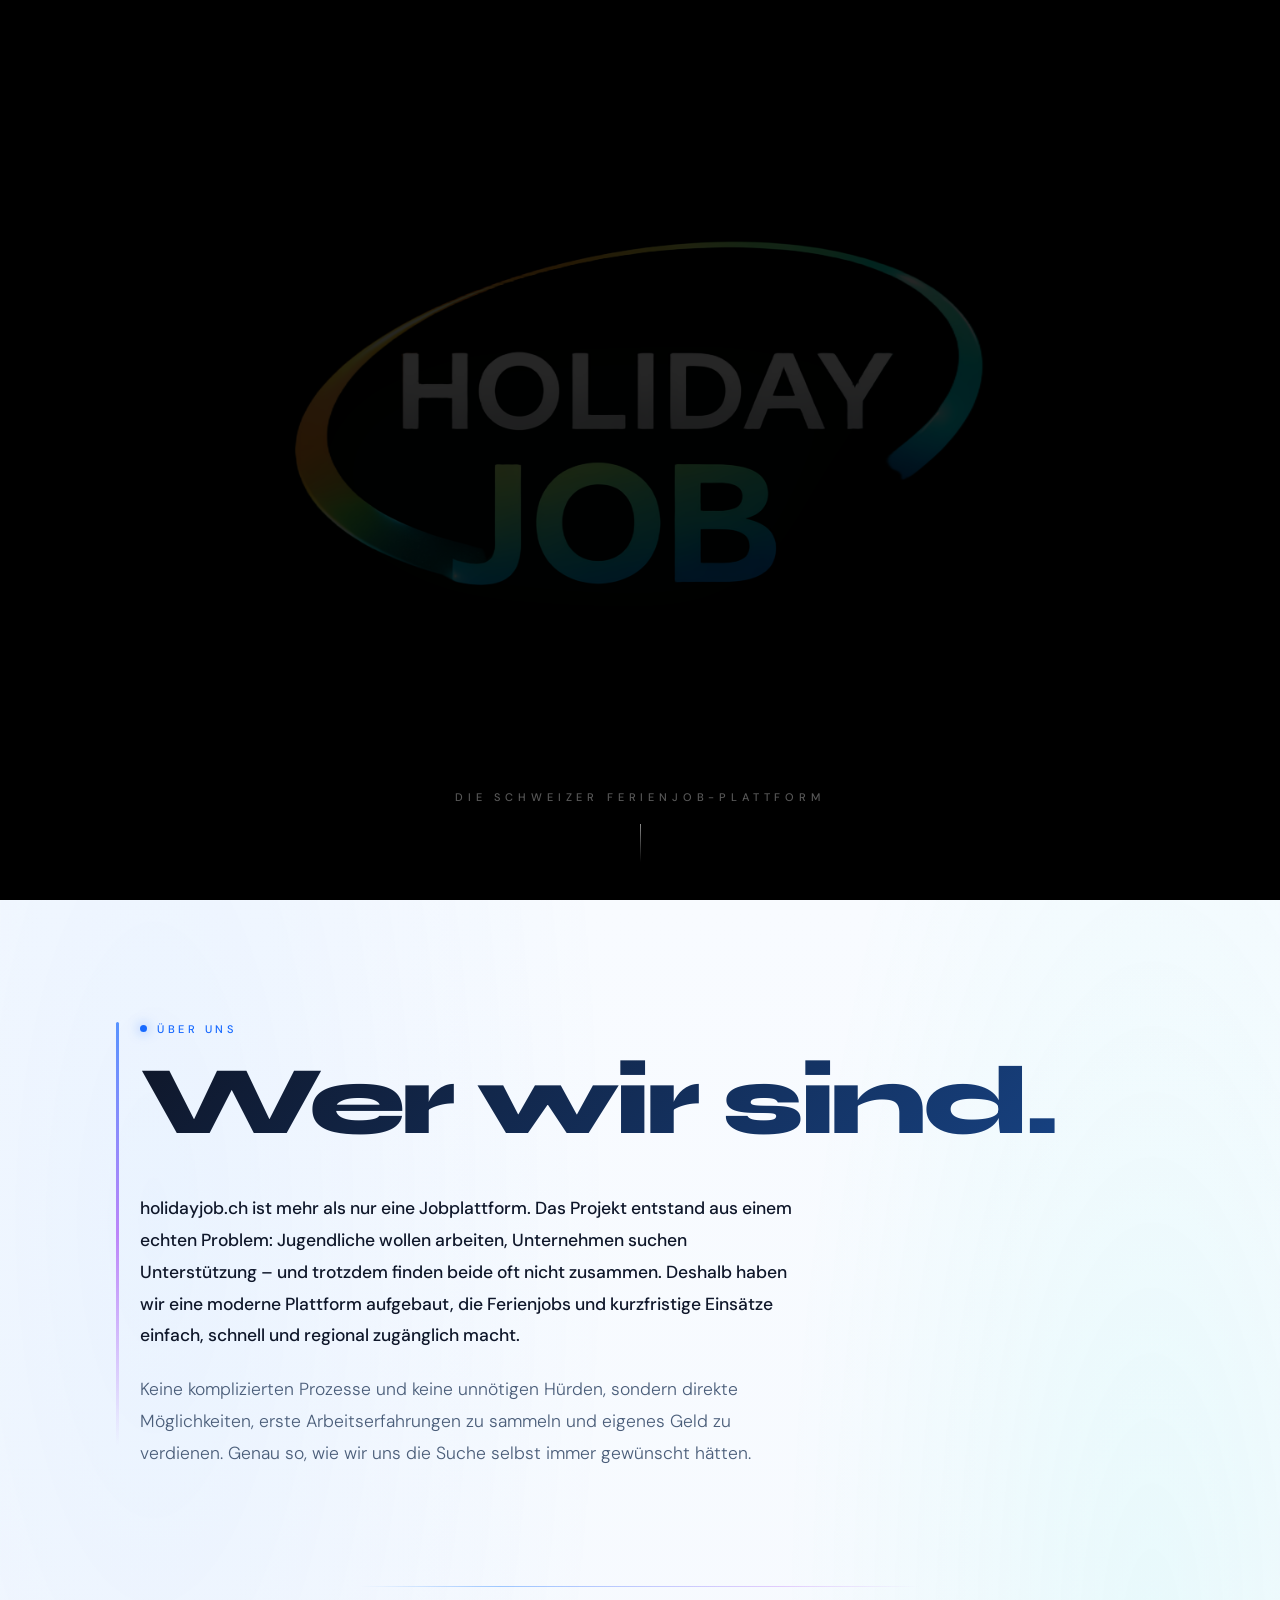
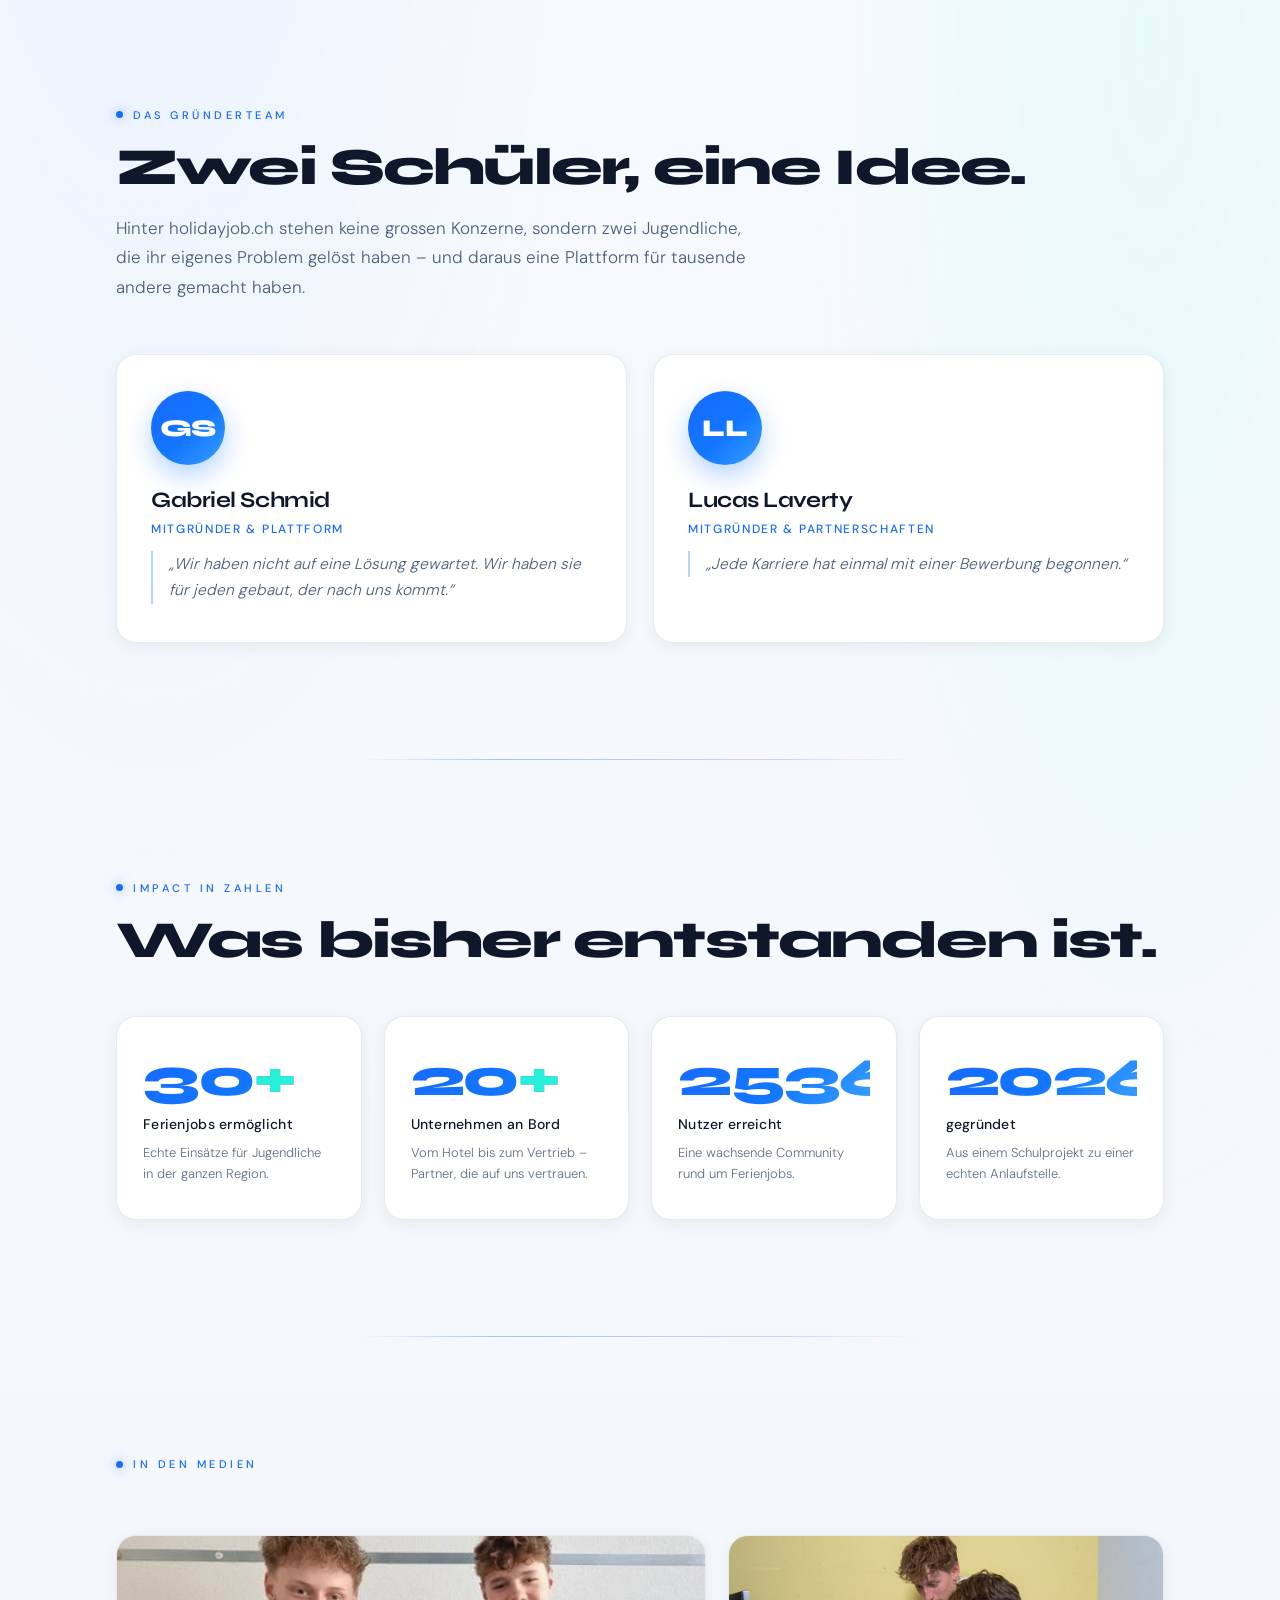
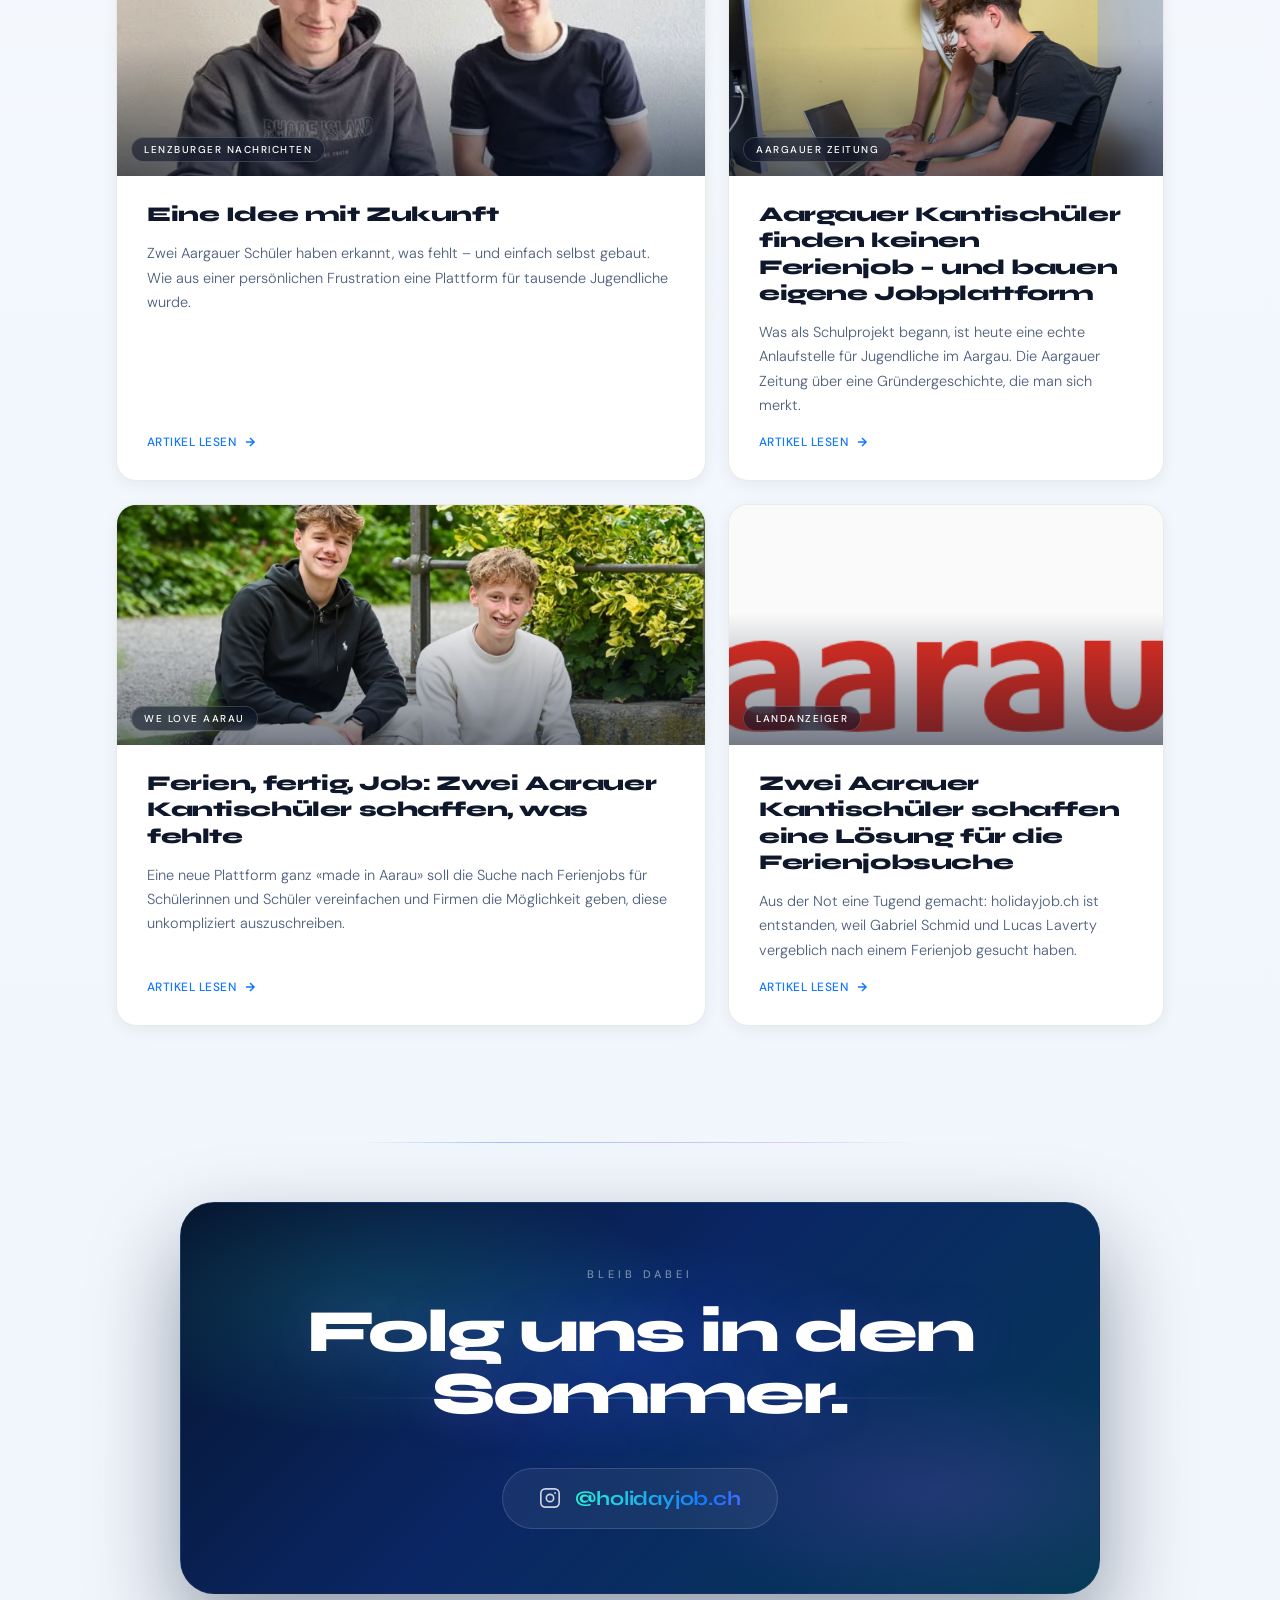
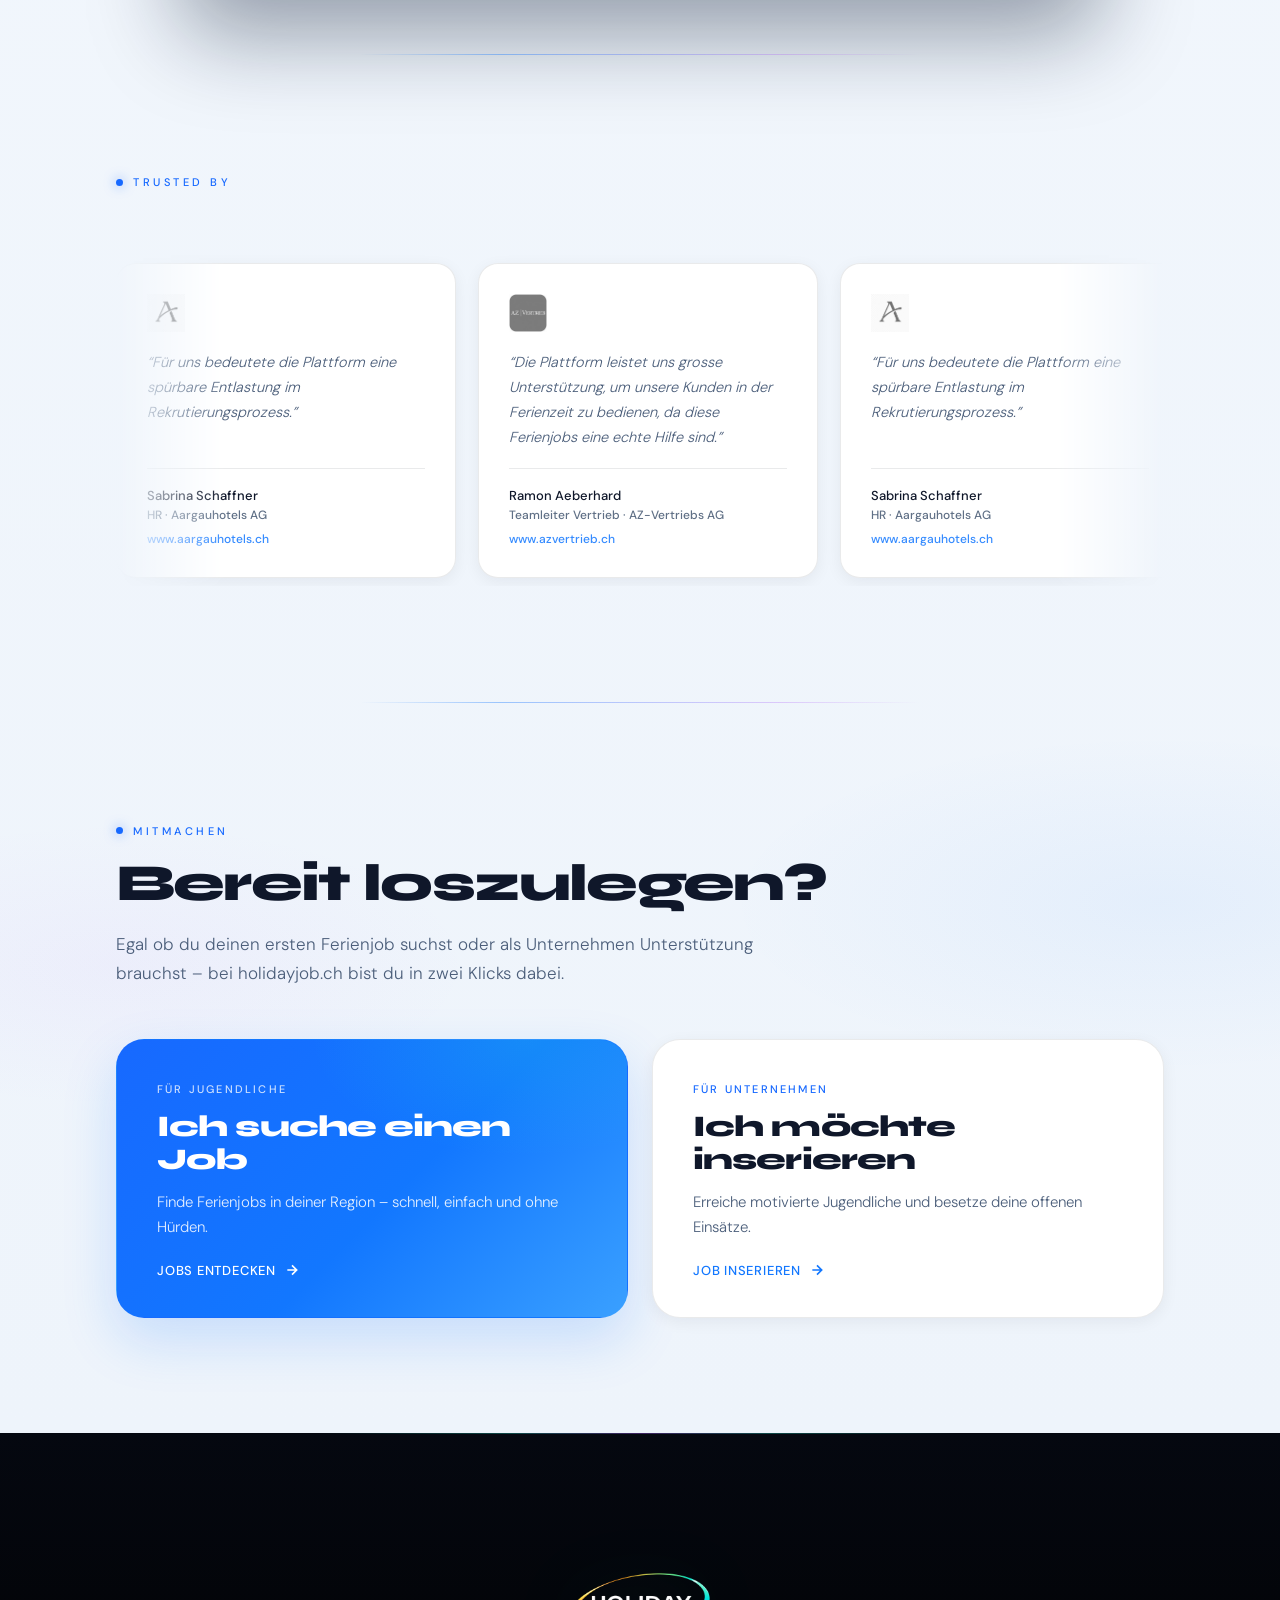
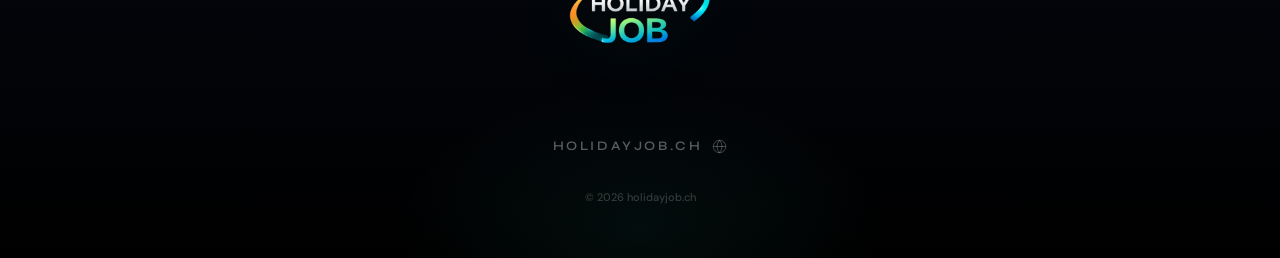
==== commit 9df235e7: "Zitate Anpassung" ====
--- a/about.html
+++ b/about.html
@@ -70,7 +70,7 @@
             <div class="team-body">
               <h3 class="team-name">Gabriel Schmid</h3>
               <p class="team-role">Mitgründer &amp; Plattform</p>
-              <p class="team-quote">„Wir haben nicht auf eine Lösung gewartet. Wir haben sie gebaut, für jeden, der nach uns kommt.“</p>
+              <p class="team-quote">„Wir haben nicht auf eine Lösung gewartet. Wir haben sie für jeden gebaut, der nach uns kommt.“</p>
             </div>
           </article>
 
@@ -79,7 +79,7 @@
             <div class="team-body">
               <h3 class="team-name">Lucas Laverty</h3>
               <p class="team-role">Mitgründer &amp; Partnerschaften</p>
-              <p class="team-quote">„Jeder erste Job zählt. Wenn wir das für Jugendliche einfacher machen, haben wir schon gewonnen.“</p>
+              <p class="team-quote">„Jede Karriere hat einmal mit einer Bewerbung begonnen.“</p>
             </div>
           </article>
 
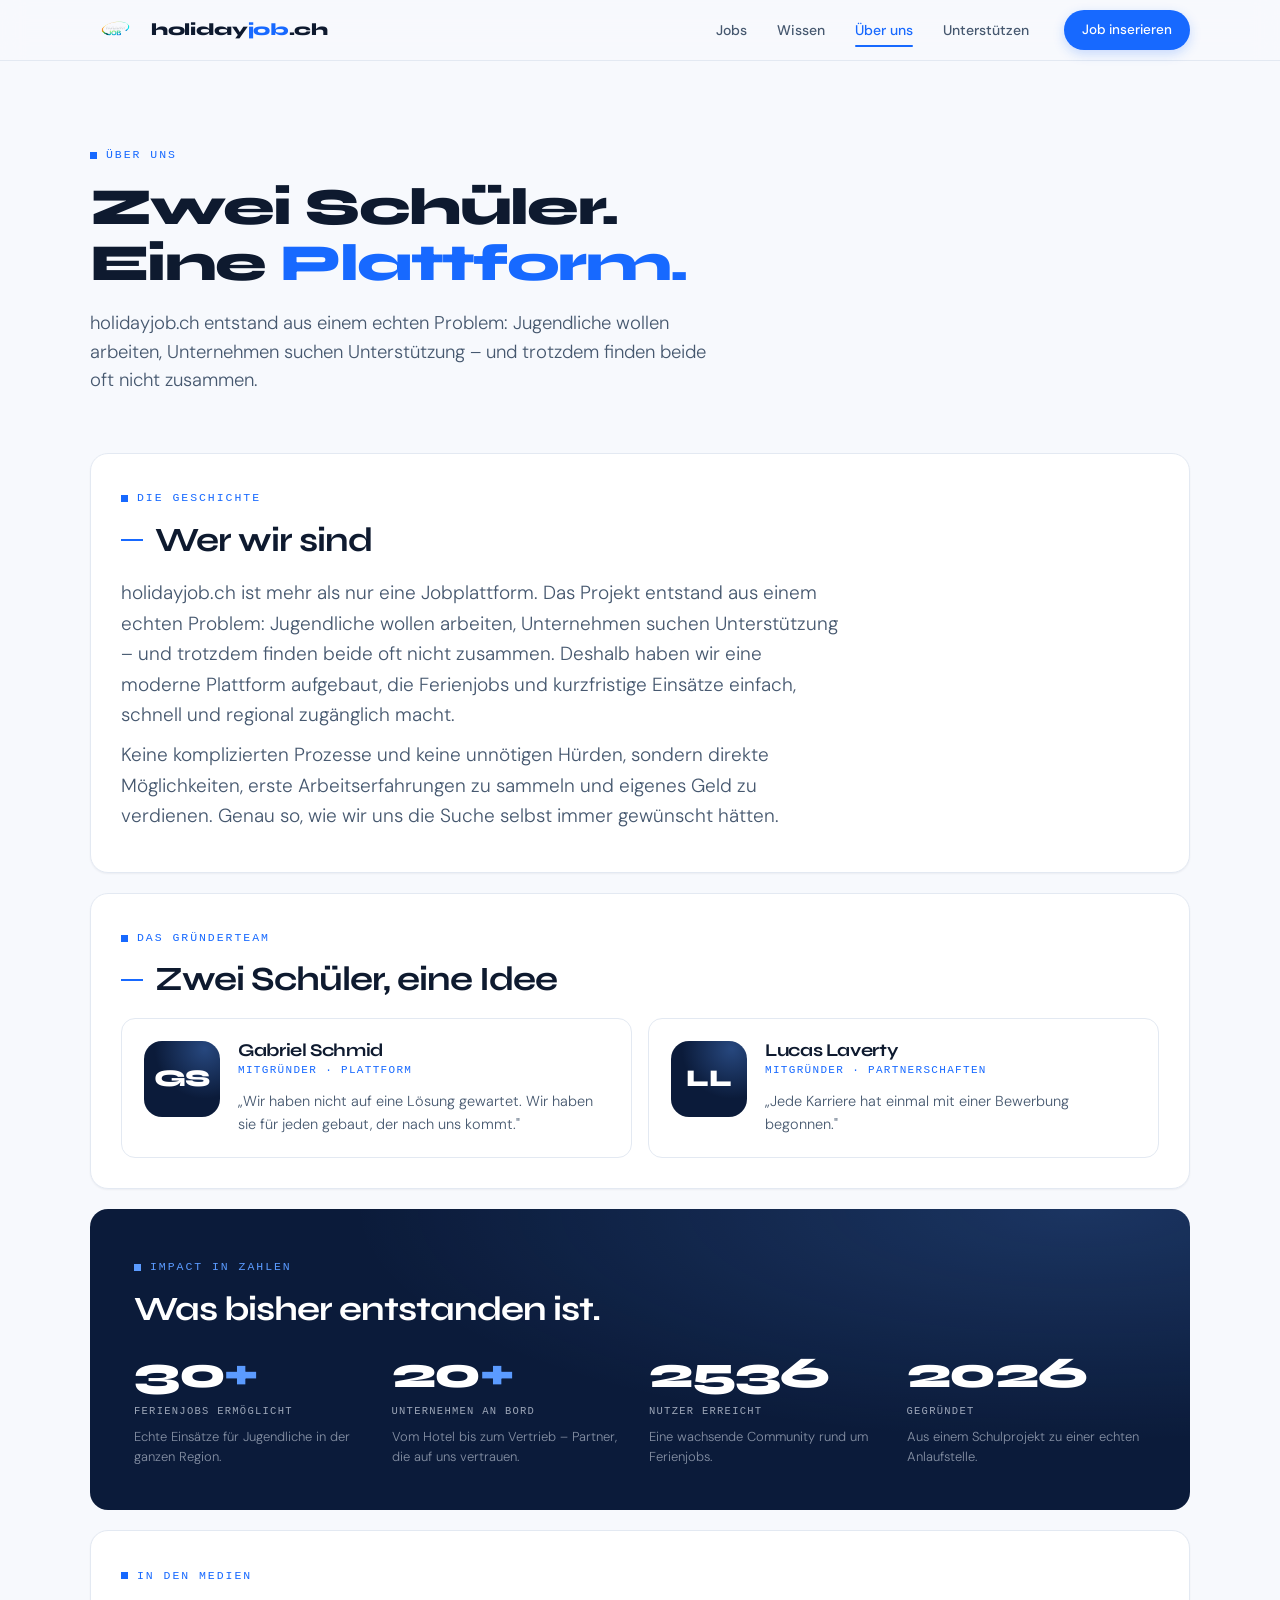
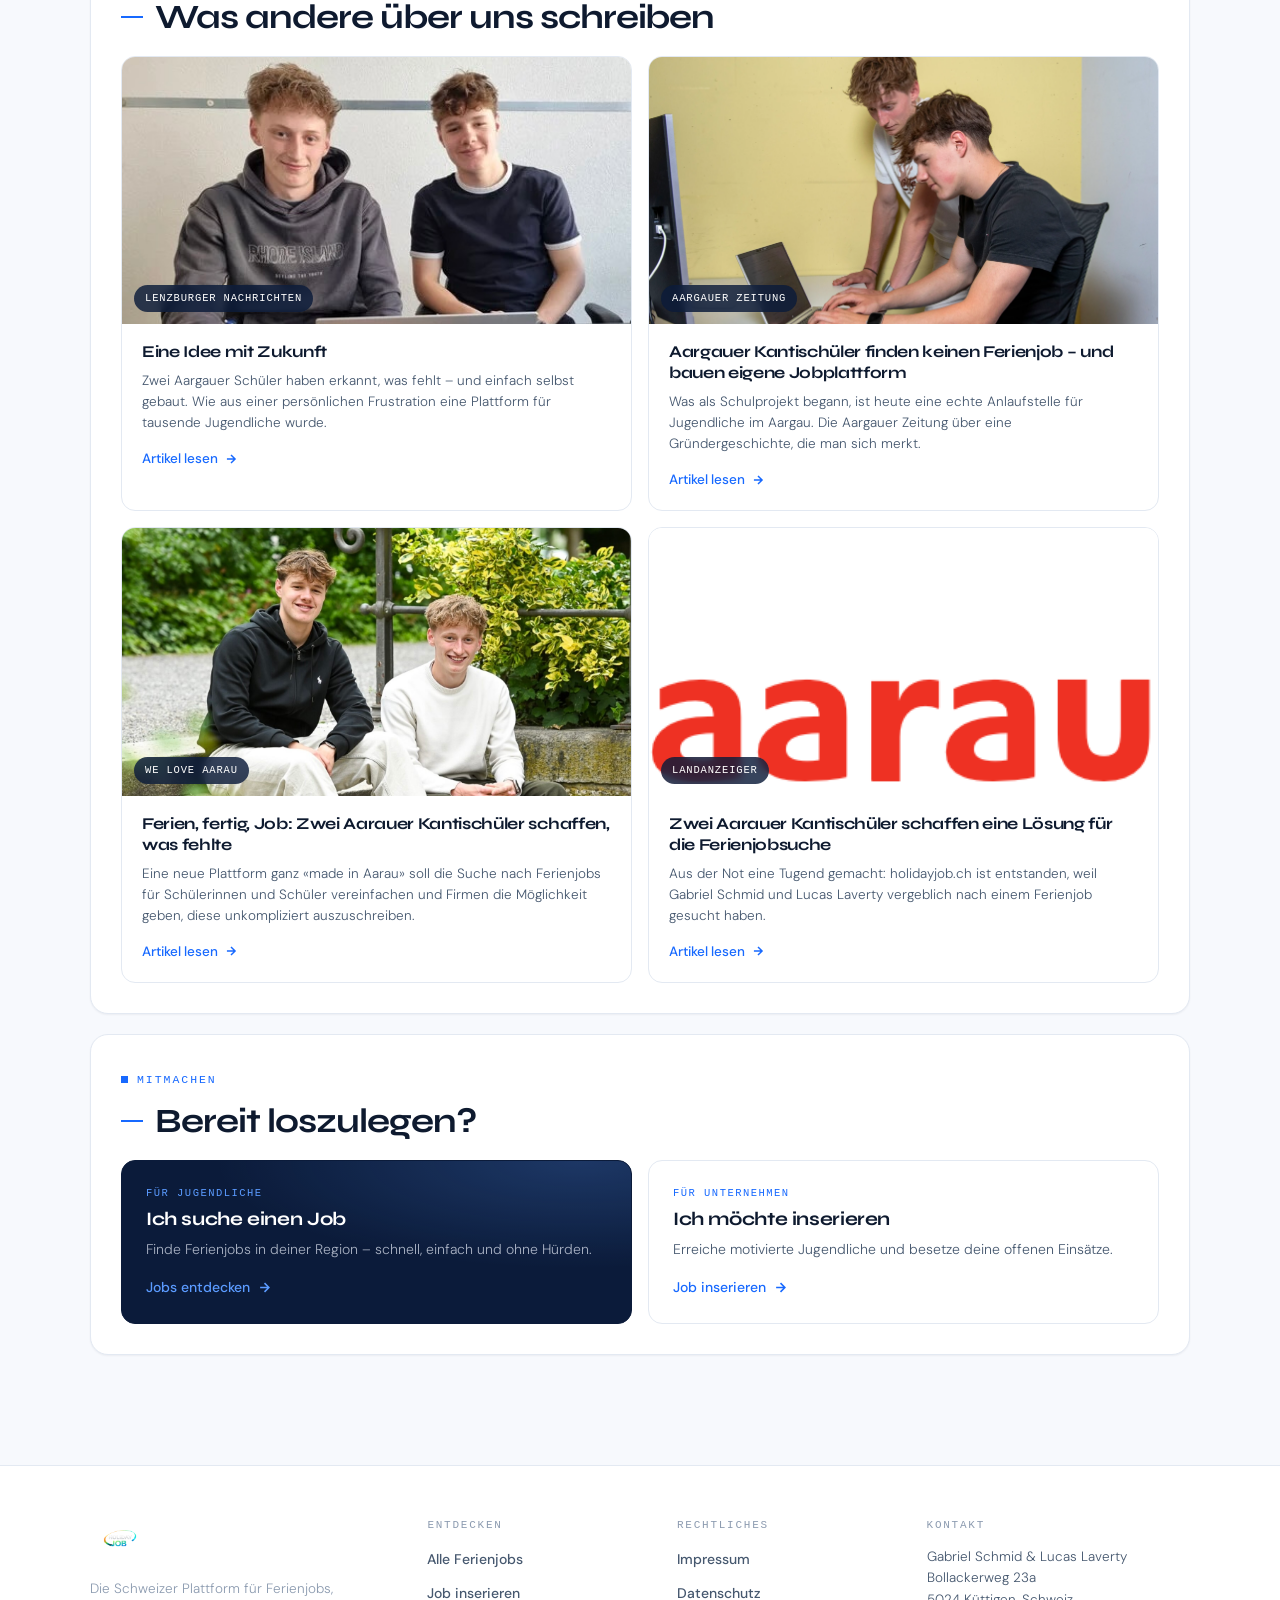
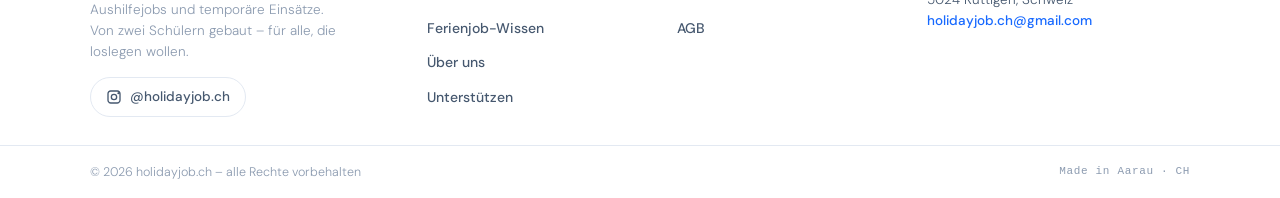
==== commit a835c17a: "Website-Upgrade „Editorial Schweiz": ein Designsystem, vier Seiten, neue Wissen-Seite Ein durchgängi" ====
--- a/about.html
+++ b/about.html
@@ -1,276 +1,463 @@
 <!DOCTYPE html>
 <html lang="de">
 <head>
-  <meta charset="UTF-8" />
-  <meta name="viewport" content="width=device-width, initial-scale=1.0" />
+  <meta charset="UTF-8">
+  <meta name="viewport" content="width=device-width, initial-scale=1.0">
   <title>Über uns – holidayjob.ch</title>
-  <link rel="stylesheet" href="about.css" />
-
+  <meta name="description" content="Zwei Aargauer Schüler, eine Idee: holidayjob.ch macht Ferienjobs in der Schweiz einfach zugänglich. Die Geschichte hinter der Plattform.">
+  <link rel="stylesheet" href="styles.css">
+  <link rel="icon" href="icons/favicon.ico">
+  <link rel="icon" type="image/png" sizes="32x32" href="icons/favicon-32x32.png">
+  <link rel="apple-touch-icon" href="icons/apple-touch-icon.png">
+  <meta name="theme-color" content="#f7f9fd">
+  <style>
+    /* ── Seitenspezifisch: Über uns ── */
+    .about-lede {
+      font-size: clamp(16px, 1.9vw, 19px);
+      line-height: 1.6;
+      max-width: 720px;
+    }
+    .about-lede + .about-lede { margin-top: 6px; }
+
+    /* Team */
+    .team-grid {
+      display: grid;
+      grid-template-columns: 1fr 1fr;
+      gap: 16px;
+    }
+    .team-card {
+      display: flex;
+      gap: 18px;
+      align-items: flex-start;
+      border: 1px solid var(--border);
+      border-radius: var(--radius);
+      background: var(--surface);
+      padding: 22px;
+    }
+    .team-photo {
+      width: 76px; height: 76px;
+      flex-shrink: 0;
+      border-radius: 18px;
+      background:
+        radial-gradient(120% 120% at 80% 10%, rgba(91,155,255,0.35), transparent 55%),
+        var(--navy);
+      color: #fff;
+      font-family: var(--ff-head);
+      font-weight: 800;
+      font-size: 24px;
+      display: flex; align-items: center; justify-content: center;
+      letter-spacing: -0.02em;
+    }
+    .team-name { font-size: 18px; margin-bottom: 2px; }
+    .team-role {
+      font-family: var(--ff-mono);
+      font-size: 11px;
+      letter-spacing: 0.12em;
+      text-transform: uppercase;
+      color: var(--primary);
+      margin: 0 0 10px;
+    }
+    .team-quote {
+      margin: 0;
+      font-size: 14.5px;
+      line-height: 1.55;
+      color: var(--text-body);
+    }
+    @media (max-width: 760px) { .team-grid { grid-template-columns: 1fr; } }
+
+    /* Impact — Zahlen im Navy-Band */
+    .impact-band {
+      background:
+        radial-gradient(120% 140% at 90% 0%, rgba(91, 155, 255, 0.2), transparent 55%),
+        var(--navy);
+      border-radius: var(--radius-lg);
+      padding: clamp(26px, 4vw, 44px);
+      margin-bottom: 20px;
+      color: #eaf0fb;
+    }
+    .impact-band .section-eyebrow { color: var(--sky); }
+    .impact-band .section-eyebrow::before { background: var(--sky); }
+    .impact-band h2 { color: #fff; margin-bottom: 24px; }
+    .impact-grid {
+      display: grid;
+      grid-template-columns: repeat(4, 1fr);
+      gap: 18px;
+    }
+    .impact-tile b {
+      display: block;
+      font-family: var(--ff-head);
+      font-weight: 800;
+      font-size: clamp(30px, 3.6vw, 44px);
+      letter-spacing: -0.03em;
+      line-height: 1;
+      color: #fff;
+    }
+    .impact-tile b .plus { color: var(--sky); }
+    .impact-tile .lbl {
+      display: block;
+      margin-top: 8px;
+      font-family: var(--ff-mono);
+      font-size: 10.5px;
+      letter-spacing: 0.12em;
+      text-transform: uppercase;
+      color: rgba(234, 240, 251, 0.65);
+    }
+    .impact-tile .dsc {
+      display: block;
+      margin-top: 7px;
+      font-size: 13px;
+      line-height: 1.5;
+      color: rgba(234, 240, 251, 0.55);
+    }
+    @media (max-width: 900px) { .impact-grid { grid-template-columns: repeat(2, 1fr); } }
+    @media (max-width: 480px) { .impact-grid { grid-template-columns: 1fr; } }
+
+    /* Presse */
+    .articles-grid {
+      display: grid;
+      grid-template-columns: 1fr 1fr;
+      gap: 16px;
+    }
+    .article-card {
+      display: flex;
+      flex-direction: column;
+      border: 1px solid var(--border);
+      border-radius: var(--radius);
+      background: var(--surface);
+      overflow: hidden;
+      text-decoration: none;
+      transition: transform 0.18s ease, box-shadow 0.18s ease, border-color 0.18s ease;
+    }
+    .article-card:hover {
+      transform: translateY(-4px);
+      border-color: rgba(23, 105, 255, 0.35);
+      box-shadow: var(--shadow-hover);
+      text-decoration: none;
+    }
+    .article-img-wrap {
+      position: relative;
+      aspect-ratio: 16 / 8.4;
+      overflow: hidden;
+      background: var(--surface-soft);
+    }
+    .article-img {
+      width: 100%; height: 100%;
+      object-fit: cover;
+      display: block;
+      transition: transform 0.35s ease;
+    }
+    .article-card:hover .article-img { transform: scale(1.035); }
+    .article-source {
+      position: absolute;
+      left: 12px; bottom: 12px;
+      padding: 5px 11px;
+      border-radius: 999px;
+      background: rgba(11, 27, 58, 0.82);
+      color: #fff;
+      font-family: var(--ff-mono);
+      font-size: 10.5px;
+      letter-spacing: 0.08em;
+      text-transform: uppercase;
+      backdrop-filter: blur(4px);
+    }
+    .article-body { padding: 18px 20px 20px; display: flex; flex-direction: column; gap: 8px; }
+    .article-title {
+      font-size: 16.5px;
+      line-height: 1.28;
+      color: var(--text);
+    }
+    .article-teaser {
+      margin: 0;
+      font-size: 13.5px;
+      line-height: 1.55;
+      color: var(--text-body);
+    }
+    .article-cta {
+      margin-top: 6px;
+      display: inline-flex;
+      align-items: center;
+      gap: 6px;
+      color: var(--primary);
+      font-weight: 500;
+      font-size: 13.5px;
+    }
+    @media (max-width: 760px) { .articles-grid { grid-template-columns: 1fr; } }
+
+    /* CTA-Karten */
+    .cta-grid {
+      display: grid;
+      grid-template-columns: 1fr 1fr;
+      gap: 16px;
+    }
+    .cta-card {
+      border: 1px solid var(--border);
+      border-radius: var(--radius);
+      padding: 24px;
+      text-decoration: none;
+      display: flex;
+      flex-direction: column;
+      gap: 8px;
+      background: var(--surface);
+      transition: transform 0.18s ease, box-shadow 0.18s ease, border-color 0.18s ease;
+    }
+    .cta-card:hover {
+      transform: translateY(-3px);
+      box-shadow: var(--shadow-hover);
+      border-color: rgba(23, 105, 255, 0.35);
+      text-decoration: none;
+    }
+    .cta-card .tag {
+      font-family: var(--ff-mono);
+      font-size: 10.5px;
+      letter-spacing: 0.14em;
+      text-transform: uppercase;
+      color: var(--primary);
+    }
+    .cta-card h3 { font-size: 19px; color: var(--text); }
+    .cta-card p { margin: 0; font-size: 14px; color: var(--text-body); }
+    .cta-card .go {
+      margin-top: 8px;
+      display: inline-flex;
+      align-items: center;
+      gap: 7px;
+      color: var(--primary);
+      font-weight: 500;
+      font-size: 14px;
+    }
+    .cta-card--navy {
+      background:
+        radial-gradient(130% 120% at 90% 0%, rgba(91, 155, 255, 0.22), transparent 55%),
+        var(--navy);
+      border-color: var(--navy);
+    }
+    .cta-card--navy .tag { color: var(--sky); }
+    .cta-card--navy h3 { color: #fff; }
+    .cta-card--navy p { color: rgba(234, 240, 251, 0.7); }
+    .cta-card--navy .go { color: var(--sky); }
+    @media (max-width: 700px) { .cta-grid { grid-template-columns: 1fr; } }
+  </style>
 </head>
 <body>
 
-  <!-- ═══════════════════════════════════════════
-       HERO — dark full-screen with logo
-  ════════════════════════════════════════════ -->
-  <section id="hero">
-    <div id="hero-overlay"></div>
-    <div id="hero-logo">
-      <img src="icons/main_logo_transparent.png" alt="Holiday Job Logo" id="logo-img" />
+  <!-- ═══════════ TOPBAR ═══════════ -->
+  <header class="topbar">
+    <div class="topbar-inner">
+      <a href="index.html" class="topbar-brand">
+        <img src="icons/main_logo_transparent.png" alt="holidayjob.ch">
+        <span>holiday<b>job</b>.ch</span>
+      </a>
+      <nav class="topbar-nav" aria-label="Hauptnavigation">
+        <a href="index.html#jobs" class="topbar-link">Jobs</a>
+        <a href="wissen.html" class="topbar-link">Wissen</a>
+        <a href="about.html" class="topbar-link active">Über uns</a>
+        <a href="unterstuetzen.html" class="topbar-link">Unterstützen</a>
+      </nav>
+      <a href="index.html#post-job-section" class="topbar-cta">Job inserieren</a>
     </div>
-    <div id="hero-tagline">
-      <p class="hero-tagline-text">Die Schweizer Ferienjob-Plattform</p>
+  </header>
+
+  <!-- ═══════════ PAGE HERO ═══════════ -->
+  <div class="page-hero anim-rise">
+    <span class="kicker">Über uns</span>
+    <h1>Zwei Schüler.<br>Eine <em style="font-style:normal;color:var(--primary)">Plattform.</em></h1>
+    <p class="lead">holidayjob.ch entstand aus einem echten Problem: Jugendliche wollen arbeiten, Unternehmen suchen Unterstützung – und trotzdem finden beide oft nicht zusammen.</p>
+  </div>
+
+  <main class="site-main">
+
+    <!-- ═══════════ STORY ═══════════ -->
+    <section class="panel anim-rise d1">
+      <span class="section-eyebrow">Die Geschichte</span>
+      <div class="section-head"><h2>Wer wir sind</h2></div>
+      <p class="about-lede">
+        holidayjob.ch ist mehr als nur eine Jobplattform. Das Projekt entstand aus einem echten Problem: Jugendliche wollen arbeiten, Unternehmen suchen Unterstützung – und trotzdem finden beide oft nicht zusammen. Deshalb haben wir eine moderne Plattform aufgebaut, die Ferienjobs und kurzfristige Einsätze einfach, schnell und regional zugänglich macht.
+      </p>
+      <p class="about-lede">
+        Keine komplizierten Prozesse und keine unnötigen Hürden, sondern direkte Möglichkeiten, erste Arbeitserfahrungen zu sammeln und eigenes Geld zu verdienen. Genau so, wie wir uns die Suche selbst immer gewünscht hätten.
+      </p>
+    </section>
+
+    <!-- ═══════════ TEAM ═══════════ -->
+    <section class="panel anim-rise d2">
+      <span class="section-eyebrow">Das Gründerteam</span>
+      <div class="section-head"><h2>Zwei Schüler, eine Idee</h2></div>
+      <div class="team-grid">
+        <article class="team-card">
+          <div class="team-photo">GS</div>
+          <div>
+            <h3 class="team-name">Gabriel Schmid</h3>
+            <p class="team-role">Mitgründer · Plattform</p>
+            <p class="team-quote">„Wir haben nicht auf eine Lösung gewartet. Wir haben sie für jeden gebaut, der nach uns kommt."</p>
+          </div>
+        </article>
+        <article class="team-card">
+          <div class="team-photo">LL</div>
+          <div>
+            <h3 class="team-name">Lucas Laverty</h3>
+            <p class="team-role">Mitgründer · Partnerschaften</p>
+            <p class="team-quote">„Jede Karriere hat einmal mit einer Bewerbung begonnen."</p>
+          </div>
+        </article>
+      </div>
+    </section>
+
+    <!-- ═══════════ IMPACT ═══════════ -->
+    <div class="impact-band anim-rise d3">
+      <span class="section-eyebrow">Impact in Zahlen</span>
+      <h2>Was bisher entstanden ist.</h2>
+      <div class="impact-grid">
+        <div class="impact-tile">
+          <b>30<span class="plus">+</span></b>
+          <span class="lbl">Ferienjobs ermöglicht</span>
+          <span class="dsc">Echte Einsätze für Jugendliche in der ganzen Region.</span>
+        </div>
+        <div class="impact-tile">
+          <b>20<span class="plus">+</span></b>
+          <span class="lbl">Unternehmen an Bord</span>
+          <span class="dsc">Vom Hotel bis zum Vertrieb – Partner, die auf uns vertrauen.</span>
+        </div>
+        <div class="impact-tile">
+          <b>2536</b>
+          <span class="lbl">Nutzer erreicht</span>
+          <span class="dsc">Eine wachsende Community rund um Ferienjobs.</span>
+        </div>
+        <div class="impact-tile">
+          <b>2026</b>
+          <span class="lbl">gegründet</span>
+          <span class="dsc">Aus einem Schulprojekt zu einer echten Anlaufstelle.</span>
+        </div>
+      </div>
     </div>
-    <div id="scroll-hint">
-      <span></span>
+
+    <!-- ═══════════ PRESSE ═══════════ -->
+    <section class="panel">
+      <span class="section-eyebrow">In den Medien</span>
+      <div class="section-head"><h2>Was andere über uns schreiben</h2></div>
+      <div class="articles-grid">
+
+        <a href="https://lenzburger-nachrichten.ch/aarau/detail/eine-idee-mit-zukunft"
+           target="_blank" rel="noopener" class="article-card">
+          <div class="article-img-wrap">
+            <img src="images/AN_img_formatiert.jpg" alt="Eine Idee mit Zukunft" class="article-img" loading="lazy">
+            <span class="article-source">Lenzburger Nachrichten</span>
+          </div>
+          <div class="article-body">
+            <h3 class="article-title">Eine Idee mit Zukunft</h3>
+            <p class="article-teaser">Zwei Aargauer Schüler haben erkannt, was fehlt – und einfach selbst gebaut. Wie aus einer persönlichen Frustration eine Plattform für tausende Jugendliche wurde.</p>
+            <span class="article-cta">Artikel lesen <svg width="14" height="14" viewBox="0 0 24 24" fill="none" stroke="currentColor" stroke-width="2.5"><path d="M5 12h14M12 5l7 7-7 7"/></svg></span>
+          </div>
+        </a>
+
+        <a href="https://www.aargauerzeitung.ch/aargau/kanton-aargau/ferienjobs-aargauer-schueler-bauen-eigene-jobplattform-ld.4160630"
+           target="_blank" rel="noopener" class="article-card">
+          <div class="article-img-wrap">
+            <img src="images/AZ_img.WEBP" alt="Aargauer Kantischüler bauen eigene Plattform" class="article-img" loading="lazy">
+            <span class="article-source">Aargauer Zeitung</span>
+          </div>
+          <div class="article-body">
+            <h3 class="article-title">Aargauer Kantischüler finden keinen Ferienjob – und bauen eigene Jobplattform</h3>
+            <p class="article-teaser">Was als Schulprojekt begann, ist heute eine echte Anlaufstelle für Jugendliche im Aargau. Die Aargauer Zeitung über eine Gründergeschichte, die man sich merkt.</p>
+            <span class="article-cta">Artikel lesen <svg width="14" height="14" viewBox="0 0 24 24" fill="none" stroke="currentColor" stroke-width="2.5"><path d="M5 12h14M12 5l7 7-7 7"/></svg></span>
+          </div>
+        </a>
+
+        <a href="https://weloveaarau.ch/ferien-fertig-job-zwei-aarauer-kantischueler-schaffen-was-fehlte/"
+           target="_blank" rel="noopener" class="article-card">
+          <div class="article-img-wrap">
+            <img src="images/WLA_img_formatiert.jpeg" alt="Zwei Aarauer Kantischüler schaffen, was fehlte" class="article-img" loading="lazy">
+            <span class="article-source">We Love Aarau</span>
+          </div>
+          <div class="article-body">
+            <h3 class="article-title">Ferien, fertig, Job: Zwei Aarauer Kantischüler schaffen, was fehlte</h3>
+            <p class="article-teaser">Eine neue Plattform ganz «made in Aarau» soll die Suche nach Ferienjobs für Schülerinnen und Schüler vereinfachen und Firmen die Möglichkeit geben, diese unkompliziert auszuschreiben.</p>
+            <span class="article-cta">Artikel lesen <svg width="14" height="14" viewBox="0 0 24 24" fill="none" stroke="currentColor" stroke-width="2.5"><path d="M5 12h14M12 5l7 7-7 7"/></svg></span>
+          </div>
+        </a>
+
+        <a href="https://issuu.com/az-anzeiger/docs/20260625_woz_laanz?mode=embed&layout=white"
+           target="_blank" rel="noopener" class="article-card">
+          <div class="article-img-wrap">
+            <img src="images/LA_img_formatiert.png" alt="Zwei Aarauer Kantischüler schaffen Lösung für Ferienjobsuche" class="article-img" loading="lazy">
+            <span class="article-source">Landanzeiger</span>
+          </div>
+          <div class="article-body">
+            <h3 class="article-title">Zwei Aarauer Kantischüler schaffen eine Lösung für die Ferienjobsuche</h3>
+            <p class="article-teaser">Aus der Not eine Tugend gemacht: holidayjob.ch ist entstanden, weil Gabriel Schmid und Lucas Laverty vergeblich nach einem Ferienjob gesucht haben.</p>
+            <span class="article-cta">Artikel lesen <svg width="14" height="14" viewBox="0 0 24 24" fill="none" stroke="currentColor" stroke-width="2.5"><path d="M5 12h14M12 5l7 7-7 7"/></svg></span>
+          </div>
+        </a>
+
+      </div>
+    </section>
+
+    <!-- ═══════════ MITMACHEN ═══════════ -->
+    <section class="panel">
+      <span class="section-eyebrow">Mitmachen</span>
+      <div class="section-head"><h2>Bereit loszulegen?</h2></div>
+      <div class="cta-grid">
+        <a href="index.html#jobs" class="cta-card cta-card--navy">
+          <span class="tag">Für Jugendliche</span>
+          <h3>Ich suche einen Job</h3>
+          <p>Finde Ferienjobs in deiner Region – schnell, einfach und ohne Hürden.</p>
+          <span class="go">Jobs entdecken <svg width="15" height="15" viewBox="0 0 24 24" fill="none" stroke="currentColor" stroke-width="2.5"><path d="M5 12h14M12 5l7 7-7 7"/></svg></span>
+        </a>
+        <a href="index.html#post-job-section" class="cta-card">
+          <span class="tag">Für Unternehmen</span>
+          <h3>Ich möchte inserieren</h3>
+          <p>Erreiche motivierte Jugendliche und besetze deine offenen Einsätze.</p>
+          <span class="go">Job inserieren <svg width="15" height="15" viewBox="0 0 24 24" fill="none" stroke="currentColor" stroke-width="2.5"><path d="M5 12h14M12 5l7 7-7 7"/></svg></span>
+        </a>
+      </div>
+    </section>
+
+  </main>
+
+  <!-- ═══════════ FOOTER ═══════════ -->
+  <footer class="foot">
+    <div class="foot-inner">
+      <div class="foot-brand">
+        <img src="icons/main_logo_transparent.png" alt="holidayjob.ch">
+        <p>Die Schweizer Plattform für Ferienjobs, Aushilfejobs und temporäre Einsätze. Von zwei Schülern gebaut – für alle, die loslegen wollen.</p>
+        <a href="https://www.instagram.com/holidayjob.ch/" target="_blank" rel="noopener noreferrer" class="foot-social" aria-label="Instagram">
+          <svg viewBox="0 0 24 24" aria-hidden="true"><path d="M7 2C4.243 2 2 4.243 2 7v10c0 2.757 2.243 5 5 5h10c2.757 0 5-2.243 5-5V7c0-2.757-2.243-5-5-5H7zm0 2h10c1.654 0 3 1.346 3 3v10c0 1.654-1.346 3-3 3H7c-1.654 0-3-1.346-3-3V7c0-1.654 1.346-3 3-3zm11.5 1a1.5 1.5 0 100 3 1.5 1.5 0 000-3zM12 7a5 5 0 100 10 5 5 0 000-10zm0 2a3 3 0 110 6 3 3 0 010-6z"/></svg>
+          @holidayjob.ch
+        </a>
+      </div>
+      <div>
+        <h4>Entdecken</h4>
+        <ul>
+          <li><a href="index.html#jobs">Alle Ferienjobs</a></li>
+          <li><a href="index.html#post-job-section">Job inserieren</a></li>
+          <li><a href="wissen.html">Ferienjob-Wissen</a></li>
+          <li><a href="about.html">Über uns</a></li>
+          <li><a href="unterstuetzen.html">Unterstützen</a></li>
+        </ul>
+      </div>
+      <div>
+        <h4>Rechtliches</h4>
+        <ul>
+          <li><a href="/legal/impressum.html">Impressum</a></li>
+          <li><a href="/legal/datenschutz.html">Datenschutz</a></li>
+          <li><a href="/legal/agb.html">AGB</a></li>
+        </ul>
+      </div>
+      <div>
+        <h4>Kontakt</h4>
+        <address>
+          Gabriel Schmid &amp; Lucas Laverty<br>
+          Bollackerweg 23a<br>
+          5024 Küttigen, Schweiz<br>
+          <a href="mailto:holidayjob.ch@gmail.com">holidayjob.ch@gmail.com</a>
+        </address>
+      </div>
     </div>
-  </section>
-
-  <!-- ═══════════════════════════════════════════
-       WRAPPER — everything below hero (LIGHT)
-  ════════════════════════════════════════════ -->
-  <main id="main-content">
-
-    <!-- sticky small logo top-right -->
-    <div class="logo-wrapper" id="sticky-logo">
-      <img src="icons/main_logo_transparent.png" alt="Holiday Job" class="logo-sticky-img" />
+    <div class="foot-bottom">
+      <div class="foot-bottom-inner">
+        <span>© 2026 holidayjob.ch – alle Rechte vorbehalten</span>
+        <span class="foot-legal-note">Made in Aarau · CH</span>
+      </div>
     </div>
-
-    <!-- ── TITLE + DESCRIPTION ────────────────── -->
-    <section id="about-intro" class="section">
-      <div class="container">
-        <div class="fade-up">
-          <p class="eyebrow">Über uns</p>
-          <h1 class="about-title">Wer wir sind.</h1>
-        </div>
-        <div class="fade-up delay-1">
-          <p class="about-description">
-            holidayjob.ch ist mehr als nur eine Jobplattform. Das Projekt entstand aus einem echten Problem: Jugendliche wollen arbeiten, Unternehmen suchen Unterstützung – und trotzdem finden beide oft nicht zusammen. Deshalb haben wir eine moderne Plattform aufgebaut, die Ferienjobs und kurzfristige Einsätze einfach, schnell und regional zugänglich macht.
-          </p>
-          <p class="about-description">
-            Keine komplizierten Prozesse und keine unnötigen Hürden, sondern direkte Möglichkeiten, erste Arbeitserfahrungen zu sammeln und eigenes Geld zu verdienen. Genau so, wie wir uns die Suche selbst immer gewünscht hätten.
-          </p>
-        </div>
-      </div>
-    </section>
-
-    <!-- ── TEAM — Gründerteam ─────────────────── -->
-    <section id="team" class="section">
-      <div class="container">
-        <div class="fade-up">
-          <p class="eyebrow">Das Gründerteam</p>
-          <h2 class="section-title">Zwei Schüler, eine Idee.</h2>
-          <p class="section-lead">
-            Hinter holidayjob.ch stehen keine grossen Konzerne, sondern zwei Jugendliche, die ihr eigenes Problem gelöst haben – und daraus eine Plattform für tausende andere gemacht haben.
-          </p>
-        </div>
-        <div class="team-grid">
-
-          <article class="team-card fade-left">
-            <div class="team-photo-placeholder">GS</div>
-            <div class="team-body">
-              <h3 class="team-name">Gabriel Schmid</h3>
-              <p class="team-role">Mitgründer &amp; Plattform</p>
-              <p class="team-quote">„Wir haben nicht auf eine Lösung gewartet. Wir haben sie für jeden gebaut, der nach uns kommt.“</p>
-            </div>
-          </article>
-
-          <article class="team-card fade-right">
-            <div class="team-photo-placeholder">LL</div>
-            <div class="team-body">
-              <h3 class="team-name">Lucas Laverty</h3>
-              <p class="team-role">Mitgründer &amp; Partnerschaften</p>
-              <p class="team-quote">„Jede Karriere hat einmal mit einer Bewerbung begonnen.“</p>
-            </div>
-          </article>
-
-        </div>
-      </div>
-    </section>
-
-    <!-- ── IMPACT — Zahlen ────────────────────── -->
-    <section id="impact" class="section">
-      <div class="container">
-        <div class="fade-up">
-          <p class="eyebrow">Impact in Zahlen</p>
-          <h2 class="section-title">Was bisher entstanden ist.</h2>
-        </div>
-        <div class="impact-grid fade-up delay-1">
-
-          <div class="impact-tile">
-            <span class="impact-number">30<span class="impact-plus">+</span></span>
-            <span class="impact-label">Ferienjobs ermöglicht</span>
-            <span class="impact-desc">Echte Einsätze für Jugendliche in der ganzen Region.</span>
-          </div>
-
-          <div class="impact-tile">
-            <span class="impact-number">20<span class="impact-plus">+</span></span>
-            <span class="impact-label">Unternehmen an Bord</span>
-            <span class="impact-desc">Vom Hotel bis zum Vertrieb – Partner, die auf uns vertrauen.</span>
-          </div>
-
-          <div class="impact-tile">
-            <span class="impact-number">2536</span>
-            <span class="impact-label">Nutzer erreicht</span>
-            <span class="impact-desc">Eine wachsende Community rund um Ferienjobs.</span>
-          </div>
-
-          <div class="impact-tile">
-            <span class="impact-number">2026</span>
-            <span class="impact-label">gegründet</span>
-            <span class="impact-desc">Aus einem Schulprojekt zu einer echten Anlaufstelle.</span>
-          </div>
-
-        </div>
-      </div>
-    </section>
-
-    <!-- ── ARTICLES ───────────────────────────── -->
-    <section id="articles" class="section">
-      <div class="container">
-        <p class="eyebrow fade-up">In den Medien</p>
-        <div class="articles-grid">
-
-          <a href="https://lenzburger-nachrichten.ch/aarau/detail/eine-idee-mit-zukunft"
-             target="_blank" rel="noopener" class="article-card fade-left">
-            <div class="article-img-wrap">
-              <img src="images/AN_img_formatiert.jpg" alt="Eine Idee mit Zukunft" class="article-img" />
-              <div class="article-img-overlay"></div>
-              <span class="article-source">Lenzburger Nachrichten</span>
-            </div>
-            <div class="article-body">
-              <h3 class="article-title">Eine Idee mit Zukunft</h3>
-              <p class="article-teaser">Zwei Aargauer Schüler haben erkannt, was fehlt – und einfach selbst gebaut. Wie aus einer persönlichen Frustration eine Plattform für tausende Jugendliche wurde.</p>
-              <span class="article-cta">Artikel lesen <svg width="14" height="14" viewBox="0 0 24 24" fill="none" stroke="currentColor" stroke-width="2.5"><path d="M5 12h14M12 5l7 7-7 7"/></svg></span>
-            </div>
-          </a>
-
-          <a href="https://www.aargauerzeitung.ch/aargau/kanton-aargau/ferienjobs-aargauer-schueler-bauen-eigene-jobplattform-ld.4160630"
-             target="_blank" rel="noopener" class="article-card fade-right">
-            <div class="article-img-wrap">
-              <img src="images/AZ_img.WEBP" alt="Aargauer Kantischüler bauen eigene Plattform" class="article-img" />
-              <div class="article-img-overlay"></div>
-              <span class="article-source">Aargauer Zeitung</span>
-            </div>
-            <div class="article-body">
-              <h3 class="article-title">Aargauer Kantischüler finden keinen Ferienjob – und bauen eigene Jobplattform</h3>
-              <p class="article-teaser">Was als Schulprojekt begann, ist heute eine echte Anlaufstelle für Jugendliche im Aargau. Die Aargauer Zeitung über eine Gründergeschichte, die man sich merkt.</p>
-              <span class="article-cta">Artikel lesen <svg width="14" height="14" viewBox="0 0 24 24" fill="none" stroke="currentColor" stroke-width="2.5"><path d="M5 12h14M12 5l7 7-7 7"/></svg></span>
-            </div>
-          </a>
-
-          <a href="https://weloveaarau.ch/ferien-fertig-job-zwei-aarauer-kantischueler-schaffen-was-fehlte/"
-            target="_blank" rel="noopener" class="article-card fade-left">
-          <div class="article-img-wrap">
-            <img src="images/WLA_img_formatiert.jpeg" alt="Zwei Aarauer Kantischüler schaffen, was fehlte" class="article-img" />
-            <div class="article-img-overlay"></div>
-            <span class="article-source">We Love Aarau</span>
-          </div>
-          <div class="article-body">
-              <h3 class="article-title">Ferien, fertig, Job: Zwei Aarauer Kantischüler schaffen, was fehlte</h3>
-              <p class="article-teaser">Eine neue Plattform ganz «made in Aarau» soll die Suche nach Ferienjobs für Schülerinnen und Schüler vereinfachen und Firmen die Möglichkeit geben, diese unkompliziert auszuschreiben.</p>
-              <span class="article-cta">Artikel lesen <svg width="14" height="14" viewBox="0 0 24 24" fill="none" stroke="currentColor" stroke-width="2.5"><path d="M5 12h14M12 5l7 7-7 7"/></svg></span>
-            </div>
-          </a>
-
-          <a href="https://issuu.com/az-anzeiger/docs/20260625_woz_laanz?mode=embed&layout=white"
-            target="_blank" rel="noopener" class="article-card fade-right">
-          <div class="article-img-wrap">
-            <img src="images/LA_img_formatiert.png" alt="Zwei Aarauer Kantischüler schaffen Lösung für Ferienjobsuche" class="article-img" />
-            <div class="article-img-overlay"></div>
-            <span class="article-source">Landanzeiger</span>
-          </div>
-          <div class="article-body">
-              <h3 class="article-title">Zwei Aarauer Kantischüler schaffen eine Lösung für die Ferienjobsuche</h3>
-              <p class="article-teaser">Aus der Not eine Tugend gemacht: holidayjob.ch ist entstanden, weil Gabriel Schmid und Lucas Laverty vergeblich nach einem Ferienjob gesucht haben.</p>
-              <span class="article-cta">Artikel lesen <svg width="14" height="14" viewBox="0 0 24 24" fill="none" stroke="currentColor" stroke-width="2.5"><path d="M5 12h14M12 5l7 7-7 7"/></svg></span>
-            </div>
-          </a>
-
-        </div>
-      </div>
-    </section>
-
-    <!-- ── INSTAGRAM (contained dark navy card) ── -->
-    <section id="instagram" class="section">
-      <div class="insta-inner fade-up">
-        <p class="insta-label">Bleib dabei</p>
-        <h2 class="insta-headline">Folg uns in den Sommer.</h2>
-        <a href="https://www.instagram.com/holidayjob.ch/" target="_blank" rel="noopener" class="insta-link" id="insta-link">
-          <svg class="insta-icon" viewBox="0 0 24 24" fill="none" stroke="currentColor" stroke-width="1.8" xmlns="http://www.w3.org/2000/svg">
-            <rect x="2" y="2" width="20" height="20" rx="5" ry="5"/>
-            <circle cx="12" cy="12" r="4"/>
-            <circle cx="17.5" cy="6.5" r="1" fill="currentColor" stroke="none"/>
-          </svg>
-          <span class="insta-handle">@holidayjob.ch</span>
-        </a>
-      </div>
-    </section>
-
-    <!-- ── TRUSTED BY ─────────────────────────── -->
-    <section id="trusted" class="section">
-      <div class="container">
-        <p class="eyebrow fade-up">Trusted by</p>
-        <div class="testimonial-track-wrap fade-up delay-1">
-          <div class="testimonial-track" id="testimonial-track">
-            <!-- JS renders cards here -->
-          </div>
-        </div>
-      </div>
-    </section>
-
-    <!-- ── CTA / MITMACHEN ────────────────────── -->
-    <section id="cta-section" class="section">
-      <div class="container">
-        <div class="fade-up">
-          <p class="eyebrow">Mitmachen</p>
-          <h2 class="section-title">Bereit loszulegen?</h2>
-          <p class="section-lead">
-            Egal ob du deinen ersten Ferienjob suchst oder als Unternehmen Unterstützung brauchst – bei holidayjob.ch bist du in zwei Klicks dabei.
-          </p>
-        </div>
-        <div class="cta-grid fade-up delay-1">
-
-          <a href="index.html" class="cta-card cta-card-primary">
-            <span class="cta-tag">Für Jugendliche</span>
-            <h3 class="cta-title">Ich suche einen Job</h3>
-            <p class="cta-text">Finde Ferienjobs in deiner Region – schnell, einfach und ohne Hürden.</p>
-            <span class="cta-action">Jobs entdecken <svg width="16" height="16" viewBox="0 0 24 24" fill="none" stroke="currentColor" stroke-width="2.5"><path d="M5 12h14M12 5l7 7-7 7"/></svg></span>
-          </a>
-
-          <a href="index.html#job-form-toggle" class="cta-card cta-card-secondary">
-            <span class="cta-tag">Für Unternehmen</span>
-            <h3 class="cta-title">Ich möchte inserieren</h3>
-            <p class="cta-text">Erreiche motivierte Jugendliche und besetze deine offenen Einsätze.</p>
-            <span class="cta-action">Job inserieren <svg width="16" height="16" viewBox="0 0 24 24" fill="none" stroke="currentColor" stroke-width="2.5"><path d="M5 12h14M12 5l7 7-7 7"/></svg></span>
-          </a>
-
-        </div>
-      </div>
-    </section>
-
-  </main>
-
-  <!-- ═══════════════════════════════════════════
-       FOOTER
-  ════════════════════════════════════════════ -->
-  <footer id="site-footer">
-    <div class="footer-logo-wrap">
-      <img src="icons/main_logo_transparent.png" alt="Holiday Job" class="footer-logo" />
-    </div>
-    <a href="index.html" class="footer-home-link" id="footer-home-link">
-      <span class="footer-home-text">
-        <span class="wave-char" style="--i:0">h</span><span class="wave-char" style="--i:1">o</span><span class="wave-char" style="--i:2">l</span><span class="wave-char" style="--i:3">i</span><span class="wave-char" style="--i:4">d</span><span class="wave-char" style="--i:5">a</span><span class="wave-char" style="--i:6">y</span><span class="wave-char" style="--i:7">j</span><span class="wave-char" style="--i:8">o</span><span class="wave-char" style="--i:9">b</span><span class="wave-char" style="--i:10">.</span><span class="wave-char" style="--i:11">c</span><span class="wave-char" style="--i:12">h</span>
-      </span>
-      <svg class="footer-globe" viewBox="0 0 24 24" fill="none" stroke="currentColor" stroke-width="1.6">
-        <circle cx="12" cy="12" r="10"/>
-        <path d="M2 12h20M12 2a15.3 15.3 0 0 1 4 10 15.3 15.3 0 0 1-4 10 15.3 15.3 0 0 1-4-10A15.3 15.3 0 0 1 12 2z"/>
-      </svg>
-    </a>
-    <p class="footer-copy">© 2026 holidayjob.ch</p>
   </footer>
 
-  <div id="page-fade"></div>
-
-  <script src="about.js"></script>
 </body>
 </html>
--- a/styles.css
+++ b/styles.css
@@ -0,0 +1,1525 @@
+/* ═══════════════════════════════════════════════════════════
+   holidayjob.ch — „Editorial Schweiz" Design System
+   styles.css — gemeinsame Basis für alle Seiten
+   Seiten: index · wissen · about · unterstuetzen
+   ═══════════════════════════════════════════════════════════ */
+
+/* ---------- Fonts (lokal) ---------- */
+@font-face {
+    font-family: 'DM Sans';
+    src: url('fonts/dm-sans-v17-latin-300.woff2') format('woff2');
+    font-weight: 300; font-style: normal; font-display: swap;
+}
+@font-face {
+    font-family: 'DM Sans';
+    src: url('fonts/dm-sans-v17-latin-500.woff2') format('woff2');
+    font-weight: 500; font-style: normal; font-display: swap;
+}
+@font-face {
+    font-family: 'Syne';
+    src: url('fonts/syne-v24-latin-600.woff2') format('woff2');
+    font-weight: 600; font-style: normal; font-display: swap;
+}
+@font-face {
+    font-family: 'Syne';
+    src: url('fonts/syne-v24-latin-700.woff2') format('woff2');
+    font-weight: 700; font-style: normal; font-display: swap;
+}
+@font-face {
+    font-family: 'Syne';
+    src: url('fonts/syne-v24-latin-800.woff2') format('woff2');
+    font-weight: 800; font-style: normal; font-display: swap;
+}
+
+/* ---------- Tokens ---------- */
+:root {
+    --bg: #f7f9fd;
+    --surface: #ffffff;
+    --surface-soft: #f1f5fb;
+    --text: #0e1a2f;
+    --text-body: #46586f;
+    --text-soft: #8c9bb0;
+    --border: #e3e9f2;
+    --border-strong: #c9d4e3;
+    --primary: #1769ff;
+    --primary-dark: #1257d6;
+    --primary-soft: rgba(23, 105, 255, 0.08);
+    --navy: #0b1b3a;
+    --navy-2: #13294f;
+    --sky: #5b9bff;
+    --success: #10b981;
+    --success-soft: rgba(16, 185, 129, 0.12);
+    --danger: #ef4444;
+    --danger-soft: rgba(239, 68, 68, 0.12);
+    --warn: #f59e0b;
+    --shadow: 0 1px 2px rgba(14, 26, 47, 0.05);
+    --shadow-hover: 0 10px 30px rgba(14, 26, 47, 0.10);
+    --radius: 14px;
+    --radius-lg: 18px;
+    --ff-sans: 'DM Sans', system-ui, -apple-system, 'Segoe UI', sans-serif;
+    --ff-head: 'Syne', var(--ff-sans);
+    --ff-mono: ui-monospace, 'SF Mono', 'Cascadia Code', Menlo, Consolas, monospace;
+    --maxw: 1180px;
+    --gut: clamp(18px, 4vw, 40px);
+}
+
+/* ---------- Base ---------- */
+*, *::before, *::after { box-sizing: border-box; }
+
+html { scroll-behavior: smooth; }
+
+body {
+    margin: 0;
+    font-family: var(--ff-sans);
+    font-weight: 300;
+    font-size: 16px;
+    background: var(--bg);
+    color: var(--text-body);
+    line-height: 1.6;
+    -webkit-font-smoothing: antialiased;
+    text-rendering: optimizeLegibility;
+}
+
+h1, h2, h3, h4 {
+    font-family: var(--ff-head);
+    color: var(--text);
+    margin: 0;
+    line-height: 1.08;
+    letter-spacing: -0.03em;
+}
+
+h1 { font-size: clamp(32px, 5vw, 52px); font-weight: 800; }
+h2 { font-size: clamp(24px, 3.4vw, 34px); font-weight: 700; }
+h3 { font-size: 19px; font-weight: 700; letter-spacing: -0.02em; }
+
+p { margin: 0 0 10px; }
+
+a { color: var(--primary); }
+
+img { max-width: 100%; }
+
+::selection { background: var(--primary); color: #fff; }
+
+.wrap {
+    max-width: var(--maxw);
+    margin-inline: auto;
+    padding-inline: var(--gut);
+}
+
+.hidden { display: none !important; }
+
+/* Mono-Kicker — das Editorial-Erkennungszeichen */
+.kicker,
+.section-eyebrow {
+    display: inline-flex;
+    align-items: center;
+    gap: 9px;
+    font-family: var(--ff-mono);
+    font-size: 11.5px;
+    font-weight: 500;
+    letter-spacing: 0.17em;
+    text-transform: uppercase;
+    color: var(--primary);
+    margin-bottom: 14px;
+}
+.kicker::before,
+.section-eyebrow::before {
+    content: '';
+    width: 7px; height: 7px;
+    background: var(--primary);
+    flex-shrink: 0;
+}
+
+/* Buttons */
+.btn {
+    display: inline-flex;
+    align-items: center;
+    justify-content: center;
+    gap: 8px;
+    padding: 13px 26px;
+    border-radius: 11px;
+    border: 1.5px solid transparent;
+    font-family: var(--ff-sans);
+    font-weight: 500;
+    font-size: 15px;
+    text-decoration: none;
+    cursor: pointer;
+    transition: transform 0.15s ease, background 0.2s ease, color 0.2s ease,
+                border-color 0.2s ease, box-shadow 0.2s ease;
+}
+.btn-solid {
+    background: var(--primary);
+    color: #fff;
+    box-shadow: 0 6px 18px rgba(23, 105, 255, 0.22);
+}
+.btn-solid:hover {
+    background: var(--primary-dark);
+    transform: translateY(-1px);
+    box-shadow: 0 10px 26px rgba(23, 105, 255, 0.3);
+    color: #fff; text-decoration: none;
+}
+.btn-ghost {
+    background: transparent;
+    color: var(--text);
+    border-color: var(--border-strong);
+}
+.btn-ghost:hover {
+    border-color: var(--primary);
+    color: var(--primary);
+    transform: translateY(-1px);
+    text-decoration: none;
+}
+.btn-navy {
+    background: var(--navy);
+    color: #fff;
+}
+.btn-navy:hover {
+    background: var(--navy-2);
+    transform: translateY(-1px);
+    color: #fff; text-decoration: none;
+}
+
+/* ═══════════════════════════════════════════
+   TOPBAR — gemeinsame Navigation (alle Seiten)
+═══════════════════════════════════════════ */
+.topbar {
+    position: sticky;
+    top: 0;
+    z-index: 900;
+    background: rgba(247, 249, 253, 0.88);
+    backdrop-filter: blur(12px);
+    -webkit-backdrop-filter: blur(12px);
+    border-bottom: 1px solid var(--border);
+}
+
+.topbar-inner {
+    max-width: var(--maxw);
+    margin-inline: auto;
+    padding: 0 var(--gut);
+    height: 60px;
+    display: flex;
+    align-items: center;
+    gap: 22px;
+}
+
+.topbar-brand {
+    display: flex;
+    align-items: center;
+    gap: 10px;
+    text-decoration: none;
+    flex-shrink: 0;
+}
+.topbar-brand img { height: 34px; display: block; }
+.topbar-brand span {
+    font-family: var(--ff-head);
+    font-weight: 800;
+    font-size: 17px;
+    letter-spacing: -0.02em;
+    color: var(--text);
+}
+.topbar-brand b { color: var(--primary); font-weight: 800; }
+
+.topbar-nav {
+    display: flex;
+    align-items: center;
+    gap: 4px;
+    margin-left: auto;
+}
+.topbar-link {
+    position: relative;
+    padding: 8px 13px;
+    font-size: 14px;
+    font-weight: 500;
+    color: var(--text-body);
+    text-decoration: none;
+    border-radius: 9px;
+    white-space: nowrap;
+    transition: color 0.18s ease, background 0.18s ease;
+}
+.topbar-link:hover { color: var(--text); background: var(--surface-soft); text-decoration: none; }
+.topbar-link.active { color: var(--primary); }
+.topbar-link.active::after {
+    content: '';
+    position: absolute;
+    left: 13px; right: 13px; bottom: 2px;
+    height: 2px;
+    background: var(--primary);
+    border-radius: 2px;
+}
+
+.topbar-cta {
+    flex-shrink: 0;
+    padding: 9px 18px;
+    background: var(--primary);
+    color: #fff;
+    border-radius: 999px;
+    font-size: 13.5px;
+    font-weight: 500;
+    text-decoration: none;
+    white-space: nowrap;
+    box-shadow: 0 4px 12px rgba(23, 105, 255, 0.22);
+    transition: background 0.2s ease, transform 0.15s ease, box-shadow 0.2s ease;
+}
+.topbar-cta:hover {
+    background: var(--primary-dark);
+    transform: translateY(-1px);
+    box-shadow: 0 8px 20px rgba(23, 105, 255, 0.3);
+    color: #fff; text-decoration: none;
+}
+
+@media (max-width: 880px) {
+    .topbar-inner {
+        height: auto;
+        flex-wrap: wrap;
+        padding-top: 10px;
+        padding-bottom: 0;
+        gap: 10px;
+    }
+    .topbar-brand { order: 1; }
+    .topbar-cta { order: 2; margin-left: auto; }
+    .topbar-nav {
+        order: 3;
+        width: 100%;
+        margin-left: 0;
+        overflow-x: auto;
+        padding-bottom: 8px;
+        -webkit-overflow-scrolling: touch;
+        scrollbar-width: none;
+    }
+    .topbar-nav::-webkit-scrollbar { display: none; }
+}
+
+/* ═══════════════════════════════════════════
+   HERO (Startseite)
+═══════════════════════════════════════════ */
+.hero-section {
+    max-width: var(--maxw);
+    margin: 26px auto 20px;
+    padding-inline: var(--gut);
+}
+
+.hero-card {
+    display: grid;
+    grid-template-columns: 1.16fr 0.84fr;
+    border: 1px solid var(--border);
+    border-radius: var(--radius-lg);
+    background: var(--surface);
+    overflow: hidden;
+    box-shadow: var(--shadow);
+}
+
+.hero-left {
+    padding: clamp(28px, 4vw, 46px);
+    display: flex;
+    flex-direction: column;
+    justify-content: space-between;
+    gap: 26px;
+    border-right: 1px solid var(--border);
+}
+
+.hero-headline {
+    font-size: clamp(34px, 5.2vw, 58px);
+    font-weight: 800;
+    line-height: 0.99;
+    letter-spacing: -0.04em;
+}
+.hero-headline em {
+    font-style: normal;
+    color: var(--primary);
+}
+
+.hero-sub {
+    margin: 16px 0 0;
+    max-width: 460px;
+    font-size: clamp(15px, 1.6vw, 17px);
+    line-height: 1.55;
+}
+
+.hero-ctas { display: flex; flex-wrap: wrap; gap: 12px; }
+
+.hero-right {
+    background:
+        radial-gradient(130% 100% at 100% 0%, rgba(91, 155, 255, 0.20), transparent 58%),
+        var(--navy);
+    color: #eaf0fb;
+    padding: clamp(24px, 3.2vw, 38px);
+    display: flex;
+    flex-direction: column;
+    justify-content: center;
+    gap: 20px;
+}
+.hero-stat b {
+    display: block;
+    font-family: var(--ff-head);
+    font-weight: 800;
+    font-size: clamp(30px, 3.6vw, 42px);
+    line-height: 1;
+    letter-spacing: -0.03em;
+    color: #fff;
+}
+.hero-stat span {
+    display: block;
+    margin-top: 6px;
+    font-family: var(--ff-mono);
+    font-size: 11px;
+    letter-spacing: 0.12em;
+    text-transform: uppercase;
+    color: rgba(234, 240, 251, 0.6);
+}
+.hero-stat-accent b { color: var(--sky); }
+.hero-stat + .hero-stat {
+    padding-top: 20px;
+    border-top: 1px solid rgba(234, 240, 251, 0.14);
+}
+
+@media (max-width: 760px) {
+    .hero-card { grid-template-columns: 1fr; }
+    .hero-left {
+        border-right: none;
+        border-bottom: 1px solid var(--border);
+        gap: 20px;
+        padding-bottom: 24px;
+    }
+    .hero-right {
+        flex-direction: row;
+        justify-content: space-between;
+        padding: 16px clamp(14px, 4vw, 24px);
+        gap: 0;
+    }
+    .hero-stat { flex: 1; text-align: center; }
+    .hero-stat b { font-size: 24px; }
+    .hero-stat span { font-size: 9.5px; letter-spacing: 0.07em; }
+    .hero-stat + .hero-stat {
+        padding-top: 0;
+        border-top: none;
+        border-left: 1px solid rgba(234, 240, 251, 0.14);
+    }
+    .hero-ctas .btn { flex: 1; padding-inline: 14px; }
+}
+
+/* ═══════════════════════════════════════════
+   PAGE-HERO (Unterseiten)
+═══════════════════════════════════════════ */
+.page-hero {
+    max-width: var(--maxw);
+    margin-inline: auto;
+    padding: clamp(40px, 7vw, 80px) var(--gut) clamp(28px, 4vw, 48px);
+}
+.page-hero h1 { max-width: 760px; }
+.page-hero .lead {
+    margin-top: 18px;
+    max-width: 620px;
+    font-size: clamp(16px, 1.8vw, 18.5px);
+    line-height: 1.55;
+}
+
+/* ═══════════════════════════════════════════
+   SECTIONS — Grundgerüst
+═══════════════════════════════════════════ */
+main.site-main {
+    max-width: var(--maxw);
+    margin-inline: auto;
+    padding: 0 var(--gut) 60px;
+}
+
+section.panel {
+    background: var(--surface);
+    border: 1px solid var(--border);
+    border-radius: var(--radius-lg);
+    box-shadow: var(--shadow);
+    padding: clamp(22px, 3vw, 30px);
+    margin-bottom: 20px;
+}
+
+.section-head {
+    display: flex;
+    align-items: flex-end;
+    justify-content: space-between;
+    gap: 16px;
+    flex-wrap: wrap;
+    margin-bottom: 20px;
+}
+.section-head h2 { display: flex; align-items: center; gap: 12px; }
+.section-head h2::before {
+    content: '';
+    width: 22px; height: 2px;
+    background: var(--primary);
+    flex-shrink: 0;
+}
+
+/* ═══════════════════════════════════════════
+   JOBS — Toolbar, Chips, Karten, Skeleton
+═══════════════════════════════════════════ */
+.jobs-section {
+    position: relative;
+    z-index: 10;
+    overflow: visible;
+    scroll-margin-top: 76px;
+}
+
+.jobs-count {
+    font-family: var(--ff-mono);
+    font-size: 12px;
+    letter-spacing: 0.08em;
+    text-transform: uppercase;
+    color: var(--text-soft);
+    white-space: nowrap;
+}
+
+.jobs-toolbar {
+    display: flex;
+    align-items: center;
+    gap: 10px;
+    flex-wrap: wrap;
+    margin-bottom: 18px;
+}
+
+.jobs-quick-search {
+    flex: 1;
+    min-width: 190px;
+    position: relative;
+}
+.jobs-quick-search svg {
+    position: absolute;
+    left: 13px; top: 50%;
+    transform: translateY(-50%);
+    color: var(--text-soft);
+    pointer-events: none;
+}
+.jobs-quick-search input {
+    width: 100%;
+    padding: 10px 14px 10px 38px;
+    border: 1px solid var(--border);
+    border-radius: 999px;
+    background: var(--surface);
+    font: inherit;
+    font-weight: 500;
+    font-size: 14px;
+    color: var(--text);
+    outline: none;
+    transition: border-color 0.2s ease, box-shadow 0.2s ease;
+}
+.jobs-quick-search input:focus {
+    border-color: var(--primary);
+    box-shadow: 0 0 0 4px var(--primary-soft);
+}
+.jobs-quick-search input::placeholder { color: var(--text-soft); font-weight: 300; }
+
+.chip-row {
+    display: flex;
+    gap: 8px;
+    flex-wrap: wrap;
+    margin-bottom: 20px;
+}
+.job-chip {
+    padding: 7px 15px;
+    border-radius: 999px;
+    border: 1px solid var(--border);
+    background: var(--surface);
+    color: var(--text-body);
+    font: inherit;
+    font-size: 13px;
+    font-weight: 500;
+    cursor: pointer;
+    box-shadow: none;
+    transition: border-color 0.18s ease, background 0.18s ease, color 0.18s ease, transform 0.12s ease;
+}
+.job-chip:hover {
+    border-color: var(--primary);
+    color: var(--primary);
+    transform: translateY(-1px);
+    background: var(--surface);
+    box-shadow: none;
+}
+.job-chip.active {
+    background: var(--primary);
+    border-color: var(--primary);
+    color: #fff;
+}
+
+/* Job Grid */
+#job-list {
+    display: grid;
+    grid-template-columns: repeat(3, minmax(0, 1fr));
+    gap: 18px;
+}
+
+.jobs-loading-text {
+    color: var(--text-soft);
+    font-size: 14px;
+}
+
+.jobs-empty {
+    grid-column: 1 / -1;
+    text-align: center;
+    padding: 44px 20px;
+    border: 1px dashed var(--border-strong);
+    border-radius: var(--radius);
+    color: var(--text-soft);
+}
+.jobs-empty strong {
+    display: block;
+    font-family: var(--ff-head);
+    font-size: 17px;
+    color: var(--text);
+    margin-bottom: 6px;
+}
+
+/* Skeleton */
+@keyframes shimmer {
+    from { background-position: 200% 0; }
+    to   { background-position: -200% 0; }
+}
+.skeleton-card {
+    min-height: 300px;
+    border: 1px solid var(--border);
+    border-radius: var(--radius-lg);
+    background: var(--surface);
+    padding: 22px;
+    display: flex;
+    flex-direction: column;
+    gap: 14px;
+}
+.skeleton-line {
+    height: 13px;
+    border-radius: 6px;
+    background: linear-gradient(90deg, var(--surface-soft) 25%, #e8eef7 50%, var(--surface-soft) 75%);
+    background-size: 200% 100%;
+    animation: shimmer 1.4s linear infinite;
+}
+.skeleton-line.w40 { width: 40%; }
+.skeleton-line.w70 { width: 70%; height: 20px; }
+.skeleton-line.w55 { width: 55%; }
+.skeleton-line.tall { height: 64px; margin-top: auto; }
+
+/* Job Cards */
+.job-card {
+    background: var(--surface);
+    border: 1px solid var(--border);
+    border-radius: var(--radius-lg);
+    box-shadow: var(--shadow);
+    padding: 22px;
+    min-height: 300px;
+    position: relative;
+    display: flex;
+    flex-direction: column;
+    justify-content: space-between;
+    gap: 16px;
+    overflow-wrap: break-word;
+    overflow: hidden;
+    transition: transform 0.18s ease, box-shadow 0.18s ease, border-color 0.18s ease;
+}
+.job-card::before {
+    content: '';
+    position: absolute;
+    top: 0; left: 0; right: 0;
+    height: 3px;
+    background: var(--primary);
+}
+.job-card:hover {
+    transform: translateY(-4px);
+    border-color: rgba(23, 105, 255, 0.35);
+    box-shadow: var(--shadow-hover);
+}
+
+.job-card-top { display: flex; flex-direction: column; gap: 9px; }
+
+.job-badge-row { display: flex; gap: 7px; align-items: center; flex-wrap: wrap; }
+
+.job-category-badge {
+    display: inline-flex;
+    align-items: center;
+    width: fit-content;
+    padding: 5px 12px;
+    border-radius: 999px;
+    background: var(--primary-soft);
+    color: var(--primary);
+    font-size: 12px;
+    font-weight: 500;
+    transition: background 0.18s ease, color 0.18s ease;
+}
+.job-card:hover .job-category-badge { background: var(--primary); color: #fff; }
+
+.job-new-badge {
+    display: inline-flex;
+    align-items: center;
+    padding: 5px 10px;
+    border-radius: 999px;
+    background: var(--success-soft);
+    color: #067a58;
+    font-family: var(--ff-mono);
+    font-size: 10.5px;
+    font-weight: 700;
+    letter-spacing: 0.1em;
+    text-transform: uppercase;
+}
+
+.job-title {
+    margin: 0;
+    font-family: var(--ff-head);
+    font-size: 20px;
+    font-weight: 700;
+    line-height: 1.18;
+    letter-spacing: -0.02em;
+    color: var(--text);
+}
+
+.job-company {
+    margin: 0;
+    font-size: 14.5px;
+    font-weight: 500;
+    color: var(--text-body);
+}
+
+.job-card-body { display: flex; flex-direction: column; gap: 13px; }
+
+.job-meta-list { display: flex; flex-direction: column; gap: 8px; }
+
+.job-meta-item {
+    display: flex;
+    flex-direction: column;
+    gap: 2px;
+    padding: 9px 12px;
+    border-radius: 10px;
+    background: var(--surface-soft);
+    border: 1px solid var(--border);
+}
+.job-meta-label {
+    font-family: var(--ff-mono);
+    font-size: 10px;
+    font-weight: 500;
+    letter-spacing: 0.12em;
+    text-transform: uppercase;
+    color: var(--text-soft);
+}
+.job-meta-value {
+    font-size: 14px;
+    font-weight: 500;
+    color: var(--text);
+}
+.job-meta-highlight {
+    background: var(--primary-soft);
+    border-color: rgba(23, 105, 255, 0.18);
+}
+.job-meta-highlight .job-meta-label { color: var(--primary); }
+.job-meta-highlight .job-meta-value { color: var(--primary-dark); font-weight: 500; }
+
+.job-description-block {
+    padding-top: 10px;
+    border-top: 1px solid var(--border);
+}
+.job-description {
+    margin: 0;
+    font-size: 13.5px;
+    line-height: 1.55;
+    color: var(--text-body);
+}
+
+.job-card-footer {
+    display: flex;
+    flex-direction: column;
+    gap: 2px;
+    padding: 11px 13px;
+    border-radius: 10px;
+    background: var(--navy);
+}
+.job-contact-label {
+    font-family: var(--ff-mono);
+    font-size: 10px;
+    letter-spacing: 0.12em;
+    text-transform: uppercase;
+    color: rgba(234, 240, 251, 0.55);
+}
+.job-contact-value {
+    font-size: 14px;
+    font-weight: 500;
+    color: #fff;
+    overflow-wrap: anywhere;
+}
+
+@media (max-width: 980px) { #job-list { grid-template-columns: repeat(2, minmax(0, 1fr)); } }
+@media (max-width: 640px)  { #job-list { grid-template-columns: 1fr; } }
+
+/* Filter Popup */
+.filter-popup-anchor { position: relative; }
+
+.filter-popup-btn {
+    display: inline-flex;
+    align-items: center;
+    gap: 7px;
+    font-size: 13px;
+    font-weight: 500;
+    color: var(--text-body);
+    background: var(--surface);
+    border: 1px solid var(--border-strong);
+    border-radius: 999px;
+    padding: 9px 16px;
+    cursor: pointer;
+    white-space: nowrap;
+    box-shadow: none;
+    transition: border-color 0.2s ease, color 0.2s ease, transform 0.15s ease;
+}
+.filter-popup-btn:hover {
+    border-color: var(--primary);
+    color: var(--primary);
+    transform: translateY(-1px);
+}
+
+.filter-popup {
+    position: absolute;
+    top: calc(100% + 10px);
+    right: 0;
+    min-width: 320px;
+    background: var(--surface);
+    border: 1px solid var(--border);
+    border-radius: var(--radius);
+    box-shadow: 0 18px 44px rgba(14, 26, 47, 0.14);
+    padding: 18px;
+    opacity: 0;
+    transform: translateY(-6px);
+    pointer-events: none;
+    transition: opacity 0.18s ease, transform 0.18s ease;
+    z-index: 100;
+}
+.filter-popup.open {
+    opacity: 1;
+    transform: translateY(0);
+    pointer-events: auto;
+}
+.filter-popup-top {
+    display: flex;
+    align-items: center;
+    justify-content: space-between;
+    margin-bottom: 14px;
+}
+.filter-popup-title {
+    font-family: var(--ff-head);
+    font-weight: 700;
+    font-size: 15px;
+    color: var(--text);
+}
+.filter-popup-close {
+    width: 28px; height: 28px;
+    display: flex; align-items: center; justify-content: center;
+    background: none; border: none;
+    border-radius: 8px;
+    color: var(--text-soft);
+    cursor: pointer;
+    box-shadow: none;
+    transition: background 0.15s ease, color 0.15s ease;
+}
+.filter-popup-close:hover { background: var(--surface-soft); color: var(--text); box-shadow: none; transform: none; }
+
+.search-filters {
+    display: grid;
+    grid-template-columns: 1fr;
+    gap: 11px;
+}
+.search-actions {
+    display: flex;
+    gap: 10px;
+    margin-top: 14px;
+}
+.search-actions button { flex: 1; padding: 11px 14px; font-size: 14px; }
+
+@media (max-width: 560px) {
+    .filter-popup { position: fixed; inset: auto 12px 12px 12px; min-width: 0; }
+}
+
+/* ═══════════════════════════════════════════
+   SO FUNKTIONIERT'S
+═══════════════════════════════════════════ */
+.steps-grid {
+    display: grid;
+    grid-template-columns: repeat(3, 1fr);
+    gap: 16px;
+}
+.step-card {
+    position: relative;
+    border: 1px solid var(--border);
+    border-radius: var(--radius);
+    padding: 22px;
+    background: var(--surface);
+    display: flex;
+    flex-direction: column;
+    gap: 9px;
+}
+.step-num {
+    font-family: var(--ff-mono);
+    font-size: 12px;
+    letter-spacing: 0.14em;
+    color: var(--primary);
+}
+.step-card h3 { font-size: 17.5px; }
+.step-card p { margin: 0; font-size: 14px; line-height: 1.5; }
+
+.steps-note {
+    margin-top: 16px;
+    font-size: 13.5px;
+    color: var(--text-soft);
+}
+.steps-note a { font-weight: 500; }
+
+@media (max-width: 820px) {
+    .steps-grid { grid-template-columns: 1fr; }
+}
+
+/* ═══════════════════════════════════════════
+   VERTRAUEN — Logos + Zitate
+═══════════════════════════════════════════ */
+.customer-logo-list {
+    display: flex;
+    flex-wrap: wrap;
+    gap: 12px;
+    align-items: center;
+    margin-bottom: 22px;
+}
+.customer-logo-button {
+    width: 72px; height: 72px;
+    padding: 13px;
+    border-radius: 12px;
+    background: var(--surface-soft);
+    border: 1px solid var(--border);
+    cursor: pointer;
+    display: flex; align-items: center; justify-content: center;
+    box-shadow: none;
+    transition: border-color 0.2s ease, transform 0.15s ease, background 0.2s ease;
+}
+.customer-logo-button:hover {
+    border-color: var(--border-strong);
+    background: var(--surface);
+    transform: translateY(-2px);
+    box-shadow: none;
+}
+.customer-logo-button img {
+    max-width: 100%;
+    max-height: 42px;
+    object-fit: contain;
+    filter: grayscale(0.55);
+    opacity: 0.78;
+    transition: filter 0.22s ease, opacity 0.22s ease;
+}
+.customer-logo-button:hover img { filter: grayscale(0); opacity: 1; }
+
+.testimonial-list {
+    display: grid;
+    grid-template-columns: repeat(2, minmax(0, 1fr));
+    gap: 16px;
+}
+.testimonial-card {
+    padding: 24px;
+    border-radius: var(--radius);
+    background: var(--surface);
+    border: 1px solid var(--border);
+    display: flex;
+    flex-direction: column;
+    gap: 15px;
+    transition: transform 0.18s ease, border-color 0.18s ease, box-shadow 0.18s ease;
+}
+.testimonial-card:hover {
+    transform: translateY(-3px);
+    border-color: rgba(23, 105, 255, 0.3);
+    box-shadow: var(--shadow-hover);
+}
+.testimonial-quote {
+    order: -1;
+    font-family: var(--ff-head);
+    font-weight: 700;
+    font-size: clamp(17px, 1.9vw, 21px);
+    line-height: 1.32;
+    letter-spacing: -0.02em;
+    color: var(--text);
+    margin: 0;
+}
+.testimonial-top { display: flex; gap: 12px; align-items: center; margin: 0; }
+.testimonial-logo {
+    width: 46px; height: 46px;
+    object-fit: contain;
+    border-radius: 10px;
+    background: var(--surface-soft);
+    padding: 7px;
+    border: 1px solid var(--border);
+}
+.testimonial-info h3 { margin: 0; font-size: 15px; }
+.testimonial-info p { margin: 2px 0 0; font-size: 12.5px; color: var(--text-soft); }
+.testimonial-link {
+    display: inline-block;
+    color: var(--primary);
+    font-weight: 500;
+    font-size: 14px;
+    text-decoration: none;
+}
+.testimonial-link:hover { text-decoration: underline; }
+
+@media (max-width: 720px) {
+    .testimonial-list { grid-template-columns: 1fr; }
+}
+
+/* ═══════════════════════════════════════════
+   FORMULARE (Inserieren)
+═══════════════════════════════════════════ */
+input, textarea, select {
+    width: 100%;
+    font: inherit;
+    font-weight: 500;
+    font-size: 15px;
+    padding: 12px 14px;
+    border: 1px solid var(--border);
+    border-radius: 11px;
+    background: var(--surface-soft);
+    color: var(--text);
+    transition: border-color 0.2s ease, box-shadow 0.2s ease, background-color 0.2s ease;
+}
+input::placeholder, textarea::placeholder { color: var(--text-soft); font-weight: 300; }
+textarea { min-height: 120px; resize: vertical; }
+
+select {
+    appearance: none;
+    -webkit-appearance: none;
+    cursor: pointer;
+    padding-right: 42px;
+    background-image: url("data:image/svg+xml;utf8,<svg fill='%2346586f' height='20' viewBox='0 0 20 20' width='20' xmlns='http://www.w3.org/2000/svg'><path d='M5 7l5 5 5-5z'/></svg>");
+    background-repeat: no-repeat;
+    background-position: right 14px center;
+    background-size: 18px;
+}
+
+input:focus, textarea:focus, select:focus {
+    outline: none;
+    border-color: var(--primary);
+    background: var(--surface);
+    box-shadow: 0 0 0 4px var(--primary-soft);
+}
+input:disabled, select:disabled, textarea:disabled {
+    background: #eaeff6;
+    color: var(--text-soft);
+    cursor: not-allowed;
+    opacity: 1;
+}
+
+button {
+    border: none;
+    border-radius: 11px;
+    padding: 13px 18px;
+    font: inherit;
+    font-weight: 500;
+    color: #fff;
+    cursor: pointer;
+    background: var(--primary);
+    box-shadow: 0 4px 12px rgba(23, 105, 255, 0.18);
+    transition: transform 0.15s ease, box-shadow 0.2s ease, opacity 0.2s ease, background 0.2s ease;
+}
+button:hover {
+    transform: translateY(-1px);
+    background: var(--primary-dark);
+    box-shadow: 0 8px 20px rgba(23, 105, 255, 0.26);
+}
+button:active { transform: translateY(0); }
+button:disabled {
+    opacity: 0.6;
+    cursor: not-allowed;
+    transform: none;
+    box-shadow: none;
+}
+
+.secondary-button {
+    background: var(--surface);
+    color: var(--text-body);
+    border: 1px solid var(--border-strong);
+    box-shadow: none;
+}
+.secondary-button:hover {
+    background: var(--surface-soft);
+    color: var(--text);
+    border-color: var(--text-soft);
+    box-shadow: none;
+}
+
+/* Formular: Felder mit Labels */
+#job-form {
+    display: grid;
+    grid-template-columns: repeat(2, minmax(0, 1fr));
+    gap: 14px;
+}
+#job-form textarea, #job-form button { grid-column: 1 / -1; }
+
+.field { display: flex; flex-direction: column; gap: 6px; }
+.field.span2 { grid-column: 1 / -1; }
+.field > label {
+    font-size: 13px;
+    font-weight: 500;
+    color: var(--text);
+}
+.field > label .optional {
+    color: var(--text-soft);
+    font-weight: 300;
+}
+
+.date-row {
+    display: flex;
+    gap: 12px;
+    grid-column: 1 / -1;
+    flex-wrap: wrap;
+}
+.date-row .field { flex: 1; min-width: 150px; }
+.date-row input, .date-row select { width: 100%; }
+
+.post-job-section { scroll-margin-top: 76px; overflow: hidden; }
+
+.post-job-intro { margin-bottom: 16px; }
+.post-job-intro h2 { margin-bottom: 6px; }
+.post-job-tagline {
+    font-family: var(--ff-mono);
+    font-size: 12px;
+    color: var(--text-soft);
+    margin: 0;
+    letter-spacing: 0.08em;
+    text-transform: uppercase;
+}
+
+.job-form-toggle {
+    width: 100%;
+    display: flex;
+    align-items: center;
+    justify-content: space-between;
+    padding: 17px 20px;
+    background: var(--surface);
+    color: var(--text);
+    border: 1px solid var(--border);
+    border-radius: var(--radius);
+    box-shadow: none;
+    font-family: var(--ff-head);
+    font-size: 16.5px;
+    font-weight: 700;
+    letter-spacing: -0.01em;
+    cursor: pointer;
+    transition: border-color 0.2s ease, transform 0.15s ease, box-shadow 0.2s ease;
+}
+.job-form-toggle:hover {
+    transform: translateY(-1px);
+    border-color: rgba(23, 105, 255, 0.4);
+    background: var(--surface);
+    box-shadow: var(--shadow);
+}
+.job-form-toggle-icon {
+    display: inline-flex;
+    align-items: center;
+    justify-content: center;
+    width: 32px; height: 32px;
+    border-radius: 999px;
+    background: var(--primary-soft);
+    font-size: 21px;
+    line-height: 1;
+    color: var(--primary);
+    transition: transform 0.25s ease, background 0.2s ease, color 0.2s ease;
+}
+.job-form-toggle.active .job-form-toggle-icon {
+    transform: rotate(45deg);
+    background: var(--primary);
+    color: #fff;
+}
+
+.job-form-wrapper {
+    max-height: 0;
+    overflow: hidden;
+    opacity: 0;
+    transform: translateY(-8px);
+    transition: max-height 0.4s ease, opacity 0.25s ease, transform 0.25s ease, margin-top 0.25s ease;
+    margin-top: 0;
+}
+.job-form-wrapper.open {
+    max-height: 1600px;
+    opacity: 1;
+    transform: translateY(0);
+    margin-top: 16px;
+}
+
+/* Honeypot — unsichtbar für Menschen */
+.honeypot-field {
+    position: absolute !important;
+    left: -9999px !important;
+    width: 1px; height: 1px;
+    opacity: 0;
+    pointer-events: none;
+}
+
+/* Message-Box */
+.message-box {
+    border-radius: 11px;
+    padding: 13px 16px;
+    font-size: 14px;
+    font-weight: 500;
+    margin-bottom: 14px;
+    border: 1px solid transparent;
+}
+.message-box.hidden { display: none; }
+.message-box.show { display: block; }
+.message-success { background: var(--success-soft); color: #067a58; border-color: rgba(16,185,129,0.25); }
+.message-error   { background: var(--danger-soft);  color: #b91c1c; border-color: rgba(239,68,68,0.25); }
+.message-info    { background: var(--primary-soft); color: var(--primary-dark); border-color: rgba(23,105,255,0.2); }
+
+/* ═══════════════════════════════════════════
+   SPONSOREN (öffentliche Anzeige)
+═══════════════════════════════════════════ */
+.sponsors-section {
+    padding: 40px 0 10px;
+}
+.sponsors-section-inner { text-align: left; }
+.sponsors-heading { margin-bottom: 6px; }
+.sponsors-lead {
+    color: var(--text-soft);
+    font-size: 14.5px;
+    margin-bottom: 20px;
+}
+.sponsors-grid {
+    display: flex;
+    flex-wrap: wrap;
+    gap: 14px;
+}
+.sponsor-tile {
+    display: flex;
+    flex-direction: column;
+    align-items: center;
+    gap: 7px;
+    text-decoration: none;
+    width: 88px;
+}
+.sponsor-tile-logo-box {
+    width: 76px; height: 76px;
+    border-radius: 14px;
+    background: var(--surface);
+    border: 1px solid var(--border);
+    display: flex; align-items: center; justify-content: center;
+    padding: 12px;
+    transition: border-color 0.2s ease, transform 0.15s ease, box-shadow 0.2s ease;
+}
+a.sponsor-tile:hover .sponsor-tile-logo-box {
+    border-color: rgba(23, 105, 255, 0.4);
+    transform: translateY(-2px);
+    box-shadow: var(--shadow-hover);
+}
+.sponsor-tile-img {
+    max-width: 100%;
+    max-height: 100%;
+    object-fit: contain;
+    filter: grayscale(0.5);
+    opacity: 0.8;
+    transition: filter 0.22s ease, opacity 0.22s ease;
+}
+a.sponsor-tile:hover .sponsor-tile-img { filter: grayscale(0); opacity: 1; }
+.sponsor-tile-fallback {
+    width: 44px; height: 44px;
+    border-radius: 999px;
+    background: linear-gradient(135deg, var(--primary), var(--sky));
+    color: #fff;
+    font-family: var(--ff-head);
+    font-weight: 800;
+    font-size: 19px;
+    display: flex; align-items: center; justify-content: center;
+}
+.sponsor-tile-name {
+    font-size: 11.5px;
+    font-weight: 500;
+    color: var(--text-soft);
+    text-align: center;
+    max-width: 84px;
+    overflow: hidden;
+    text-overflow: ellipsis;
+    white-space: nowrap;
+}
+
+/* ═══════════════════════════════════════════
+   FAQ (details/summary — kein JS nötig)
+═══════════════════════════════════════════ */
+.faq-list { display: flex; flex-direction: column; gap: 10px; }
+
+.faq-item {
+    border: 1px solid var(--border);
+    border-radius: var(--radius);
+    background: var(--surface);
+    overflow: hidden;
+    transition: border-color 0.2s ease;
+}
+.faq-item[open] { border-color: rgba(23, 105, 255, 0.35); }
+.faq-item summary {
+    list-style: none;
+    display: flex;
+    align-items: center;
+    justify-content: space-between;
+    gap: 14px;
+    padding: 16px 20px;
+    cursor: pointer;
+    font-family: var(--ff-head);
+    font-weight: 700;
+    font-size: 15.5px;
+    letter-spacing: -0.01em;
+    color: var(--text);
+}
+.faq-item summary::-webkit-details-marker { display: none; }
+.faq-item summary::after {
+    content: '+';
+    font-family: var(--ff-sans);
+    font-weight: 300;
+    font-size: 22px;
+    line-height: 1;
+    color: var(--primary);
+    transition: transform 0.2s ease;
+    flex-shrink: 0;
+}
+.faq-item[open] summary::after { transform: rotate(45deg); }
+.faq-item .faq-body {
+    padding: 0 20px 18px;
+    font-size: 14.5px;
+    line-height: 1.6;
+    color: var(--text-body);
+}
+.faq-item .faq-body p:last-child { margin-bottom: 0; }
+
+.faq-more {
+    margin-top: 16px;
+    font-size: 14.5px;
+}
+
+/* ═══════════════════════════════════════════
+   CTA-BAND (Navy-Abschluss)
+═══════════════════════════════════════════ */
+.cta-band {
+    background:
+        radial-gradient(120% 140% at 85% 0%, rgba(91, 155, 255, 0.22), transparent 55%),
+        var(--navy);
+    border-radius: var(--radius-lg);
+    padding: clamp(30px, 5vw, 52px);
+    margin-bottom: 20px;
+    color: #eaf0fb;
+    display: flex;
+    align-items: center;
+    justify-content: space-between;
+    gap: 24px;
+    flex-wrap: wrap;
+}
+.cta-band h2 {
+    color: #fff;
+    font-size: clamp(22px, 3.2vw, 32px);
+    max-width: 480px;
+}
+.cta-band p {
+    margin: 10px 0 0;
+    color: rgba(234, 240, 251, 0.72);
+    font-size: 15px;
+    max-width: 440px;
+}
+.cta-band .btn-solid { box-shadow: 0 8px 24px rgba(23, 105, 255, 0.4); }
+
+/* ═══════════════════════════════════════════
+   FOOTER — gemeinsam (alle Seiten)
+═══════════════════════════════════════════ */
+.foot {
+    border-top: 1px solid var(--border);
+    background: var(--surface);
+    margin-top: 30px;
+}
+.foot-inner {
+    max-width: var(--maxw);
+    margin-inline: auto;
+    padding: clamp(34px, 5vw, 54px) var(--gut) 28px;
+    display: grid;
+    grid-template-columns: 1.4fr 1fr 1fr 1.2fr;
+    gap: 30px;
+}
+.foot-brand img { height: 40px; margin-bottom: 12px; }
+.foot-brand p {
+    font-size: 13.5px;
+    line-height: 1.55;
+    color: var(--text-soft);
+    max-width: 260px;
+    margin: 0;
+}
+.foot h4 {
+    font-family: var(--ff-mono);
+    font-size: 11px;
+    font-weight: 500;
+    letter-spacing: 0.16em;
+    text-transform: uppercase;
+    color: var(--text-soft);
+    margin: 0 0 14px;
+}
+.foot ul { list-style: none; margin: 0; padding: 0; display: flex; flex-direction: column; gap: 9px; }
+.foot ul a {
+    color: var(--text-body);
+    text-decoration: none;
+    font-size: 14px;
+    font-weight: 500;
+    transition: color 0.15s ease;
+}
+.foot ul a:hover { color: var(--primary); }
+.foot address {
+    font-style: normal;
+    font-size: 13.5px;
+    line-height: 1.6;
+    color: var(--text-body);
+}
+.foot address a { color: var(--primary); text-decoration: none; font-weight: 500; }
+
+.foot-social {
+    display: inline-flex;
+    align-items: center;
+    gap: 8px;
+    margin-top: 14px;
+    padding: 8px 15px;
+    border: 1px solid var(--border);
+    border-radius: 999px;
+    color: var(--text-body);
+    text-decoration: none;
+    font-size: 13.5px;
+    font-weight: 500;
+    transition: border-color 0.2s ease, color 0.2s ease, transform 0.15s ease;
+}
+.foot-social:hover { border-color: var(--primary); color: var(--primary); transform: translateY(-1px); text-decoration: none; }
+.foot-social svg { width: 16px; height: 16px; fill: currentColor; }
+
+.foot-bottom {
+    border-top: 1px solid var(--border);
+}
+.foot-bottom-inner {
+    max-width: var(--maxw);
+    margin-inline: auto;
+    padding: 16px var(--gut);
+    display: flex;
+    align-items: center;
+    justify-content: space-between;
+    gap: 14px;
+    flex-wrap: wrap;
+    font-size: 12.5px;
+    color: var(--text-soft);
+}
+.foot-bottom-inner a { color: var(--text-soft); text-decoration: none; }
+.foot-bottom-inner a:hover { color: var(--primary); }
+.foot-legal-note {
+    font-family: var(--ff-mono);
+    font-size: 11px;
+    letter-spacing: 0.06em;
+}
+
+@media (max-width: 900px) {
+    .foot-inner { grid-template-columns: 1fr 1fr; }
+}
+@media (max-width: 540px) {
+    .foot-inner { grid-template-columns: 1fr; gap: 26px; }
+}
+
+/* ═══════════════════════════════════════════
+   OVERLAYS — Loading, Disclaimer, Cookies
+═══════════════════════════════════════════ */
+.loading-overlay {
+    position: fixed;
+    inset: 0;
+    background: rgba(14, 26, 47, 0.42);
+    backdrop-filter: blur(3px);
+    display: flex;
+    align-items: center;
+    justify-content: center;
+    z-index: 10000;
+}
+.loading-overlay.hidden { display: none; }
+.loading-box {
+    background: var(--surface);
+    border: 1px solid var(--border);
+    border-radius: var(--radius);
+    padding: 26px 34px;
+    text-align: center;
+    box-shadow: 0 22px 60px rgba(14, 26, 47, 0.25);
+}
+.loading-box p { margin: 12px 0 0; font-size: 14.5px; font-weight: 500; color: var(--text); }
+.spinner {
+    width: 38px; height: 38px;
+    margin: 0 auto;
+    border-radius: 50%;
+    border: 3px solid var(--border);
+    border-top-color: var(--primary);
+    animation: spin 0.8s linear infinite;
+}
+@keyframes spin { to { transform: rotate(360deg); } }
+
+/* Disclaimer-Gate */
+.disclaimer-gate {
+    position: fixed;
+    inset: 0;
+    background: rgba(11, 27, 58, 0.55);
+    backdrop-filter: blur(5px);
+    display: flex;
+    align-items: center;
+    justify-content: center;
+    z-index: 10002;
+    padding: 20px;
+}
+.disclaimer-gate.hidden { display: none; }
+.disclaimer-gate-card {
+    background: var(--surface);
+    border-radius: var(--radius-lg);
+    border: 1px solid var(--border);
+    max-width: 680px;
+    max-height: 84vh;
+    overflow-y: auto;
+    padding: clamp(24px, 4vw, 38px);
+    box-shadow: 0 30px 80px rgba(11, 27, 58, 0.35);
+}
+.disclaimer-gate-card h2 { margin-bottom: 14px; }
+.disclaimer-gate-card p { font-size: 13.5px; line-height: 1.6; }
+.disclaimer-gate-card a { font-weight: 500; }
+.disclaimer-gate-card button { width: 100%; margin-top: 10px; }
+body.disclaimer-open { overflow: hidden; }
+
+/* Cookie-Banner */
+.cookie-banner {
+    position: fixed;
+    left: 16px; right: 16px; bottom: 16px;
+    z-index: 10001;
+    max-width: 1080px;
+    margin: 0 auto;
+    padding: 18px 20px;
+    background: var(--surface);
+    border: 1px solid var(--border);
+    border-radius: var(--radius);
+    box-shadow: 0 18px 48px rgba(14, 26, 47, 0.2);
+    display: flex;
+    gap: 18px;
+    justify-content: space-between;
+    align-items: center;
+}
+.cookie-banner.hidden { display: none; }
+.cookie-banner-text p { margin: 4px 0; font-size: 13.5px; }
+.cookie-banner-text strong { color: var(--text); font-weight: 500; }
+.cookie-banner-actions { display: flex; gap: 10px; flex-shrink: 0; }
+
+@media (max-width: 720px) {
+    .cookie-banner { flex-direction: column; align-items: stretch; }
+    .cookie-banner-actions { flex-direction: column; }
+}
+
+/* ═══════════════════════════════════════════
+   LEGACY-Hooks (alte Footer-Markup-Reste)
+═══════════════════════════════════════════ */
+.site-footer a, #site-impressum a { color: var(--primary); }
+.footer-social { margin-top: 14px; }
+.instagram-link {
+    display: inline-flex; align-items: center; gap: 8px;
+    color: var(--primary); text-decoration: none; font-weight: 500;
+}
+.instagram-link svg { width: 18px; height: 18px; fill: currentColor; }
+
+/* ═══════════════════════════════════════════
+   ANIMATIONEN
+═══════════════════════════════════════════ */
+@keyframes rise {
+    from { opacity: 0; transform: translateY(12px); }
+    to   { opacity: 1; transform: translateY(0); }
+}
+.anim-rise    { animation: rise 0.5s ease both; }
+.anim-rise.d1 { animation-delay: 0.06s; }
+.anim-rise.d2 { animation-delay: 0.12s; }
+.anim-rise.d3 { animation-delay: 0.18s; }
+
+@media (prefers-reduced-motion: reduce) {
+    * { animation-duration: 0.01ms !important; transition-duration: 0.01ms !important; }
+    html { scroll-behavior: auto; }
+}
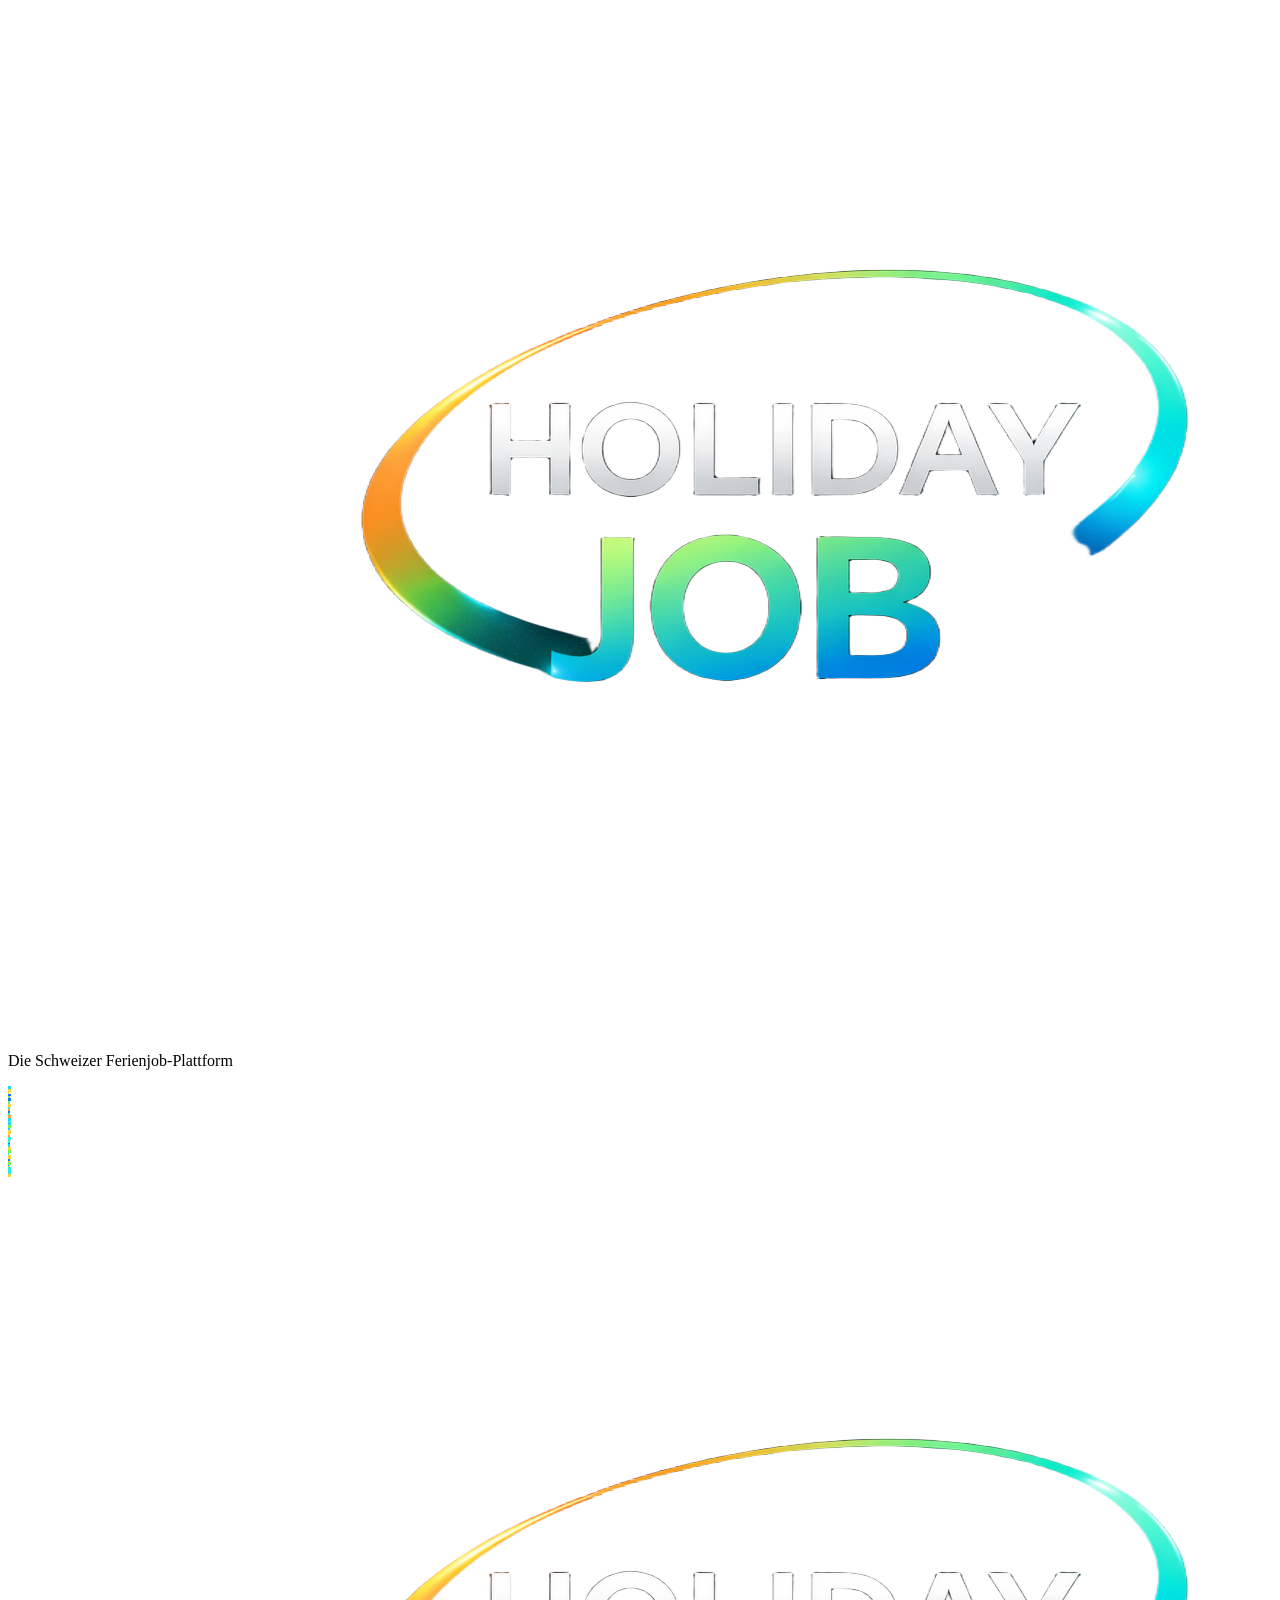
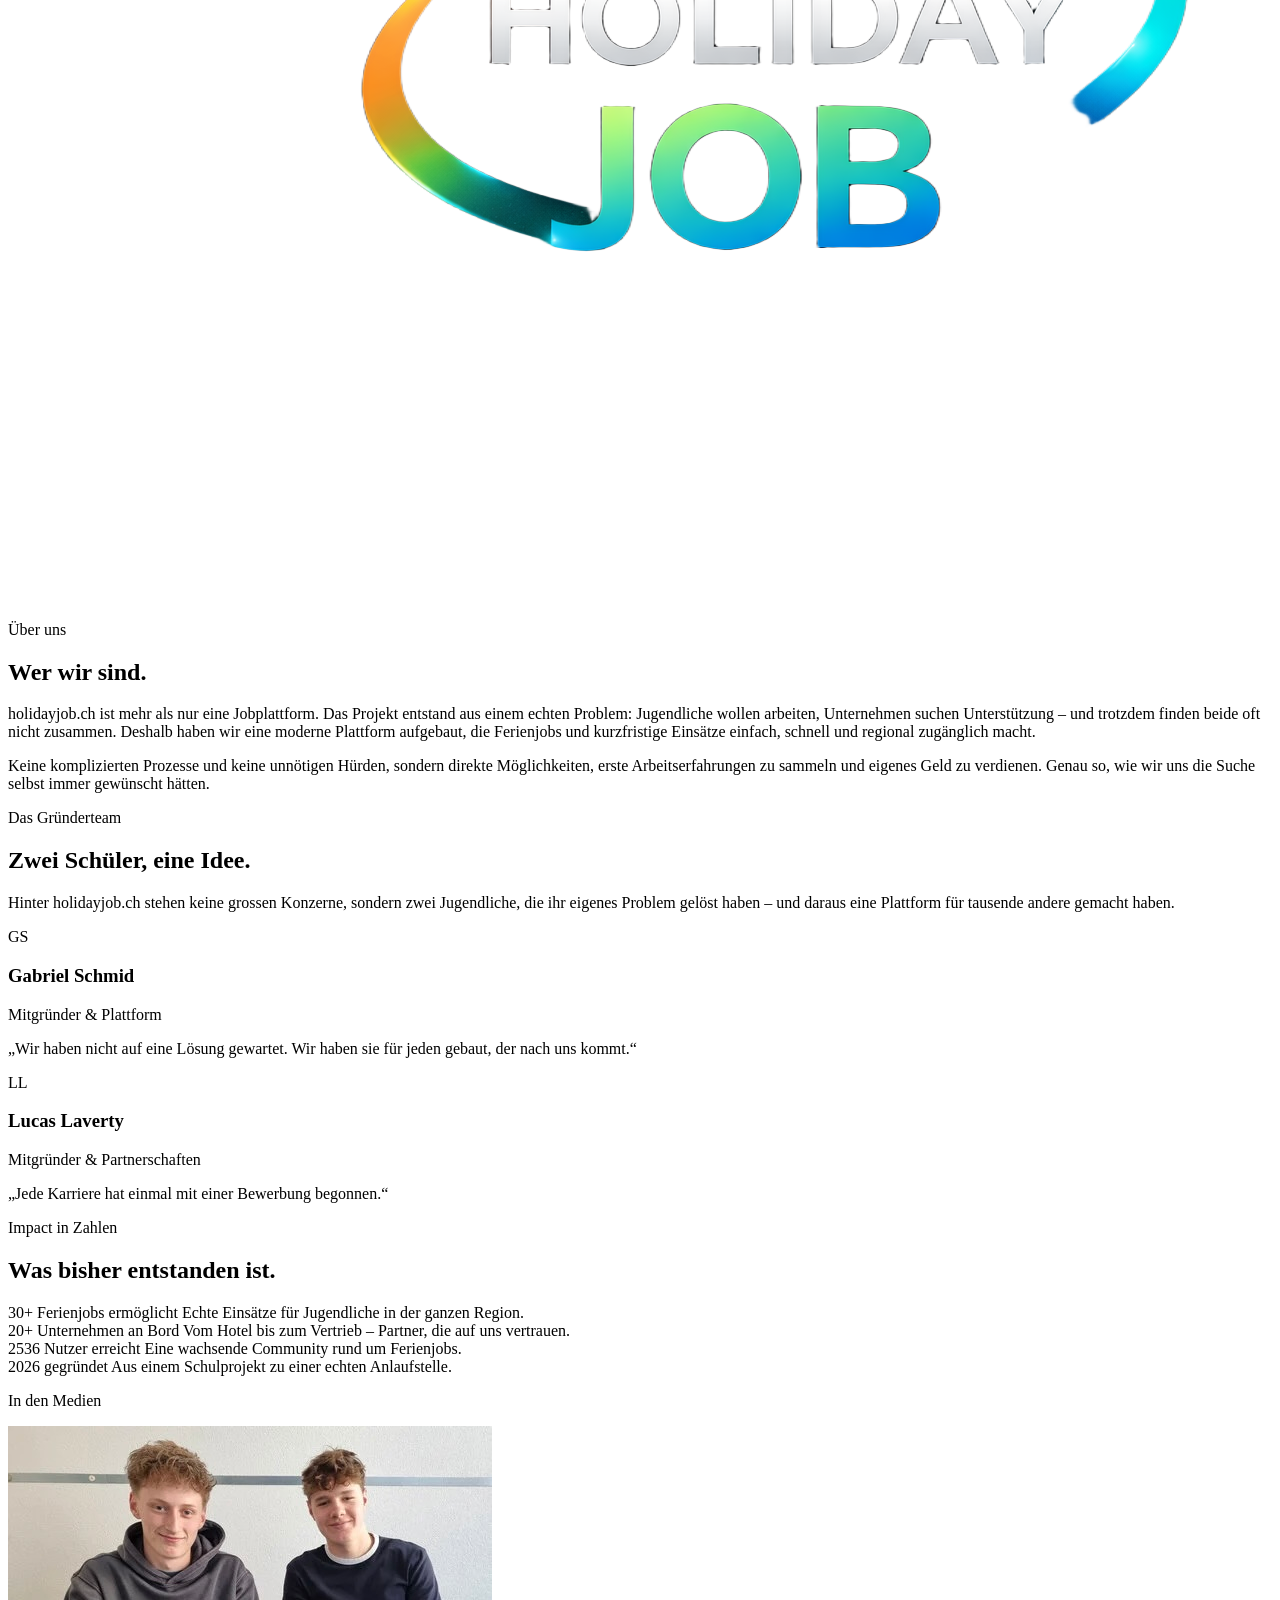
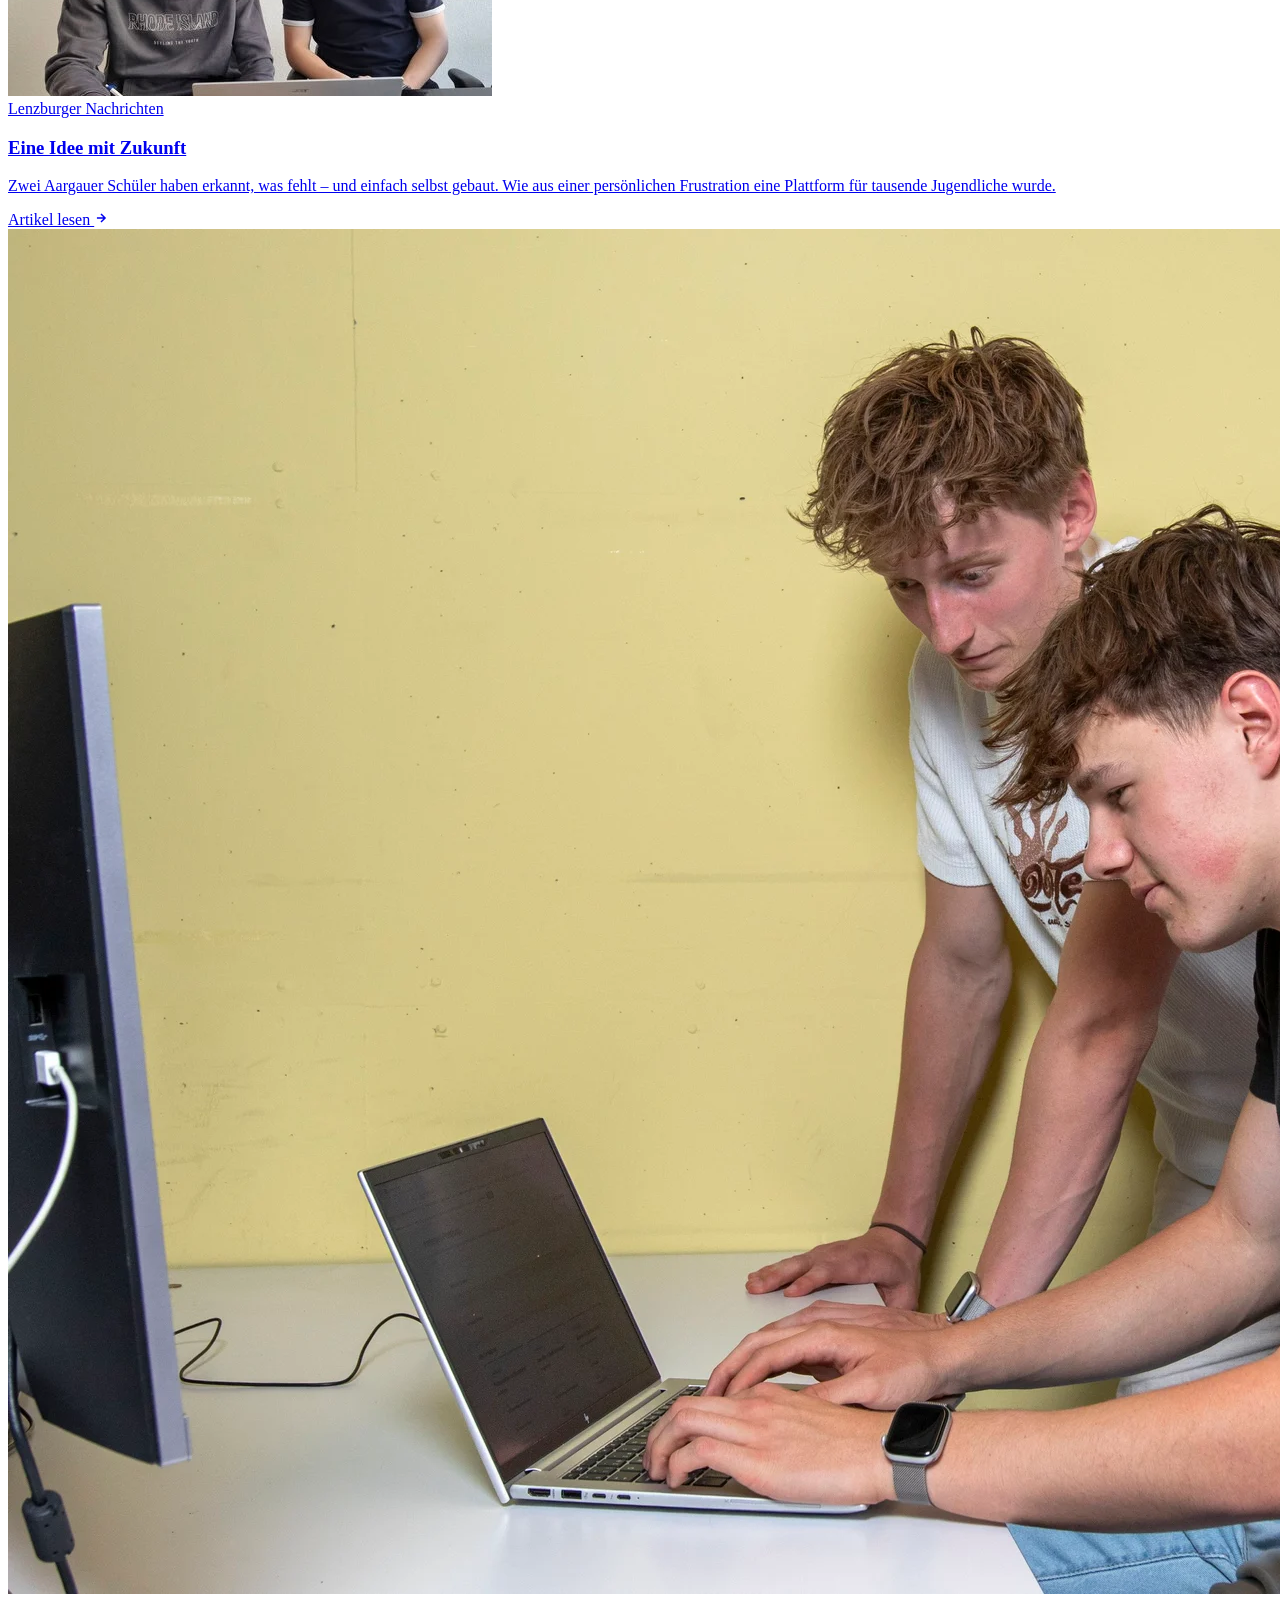
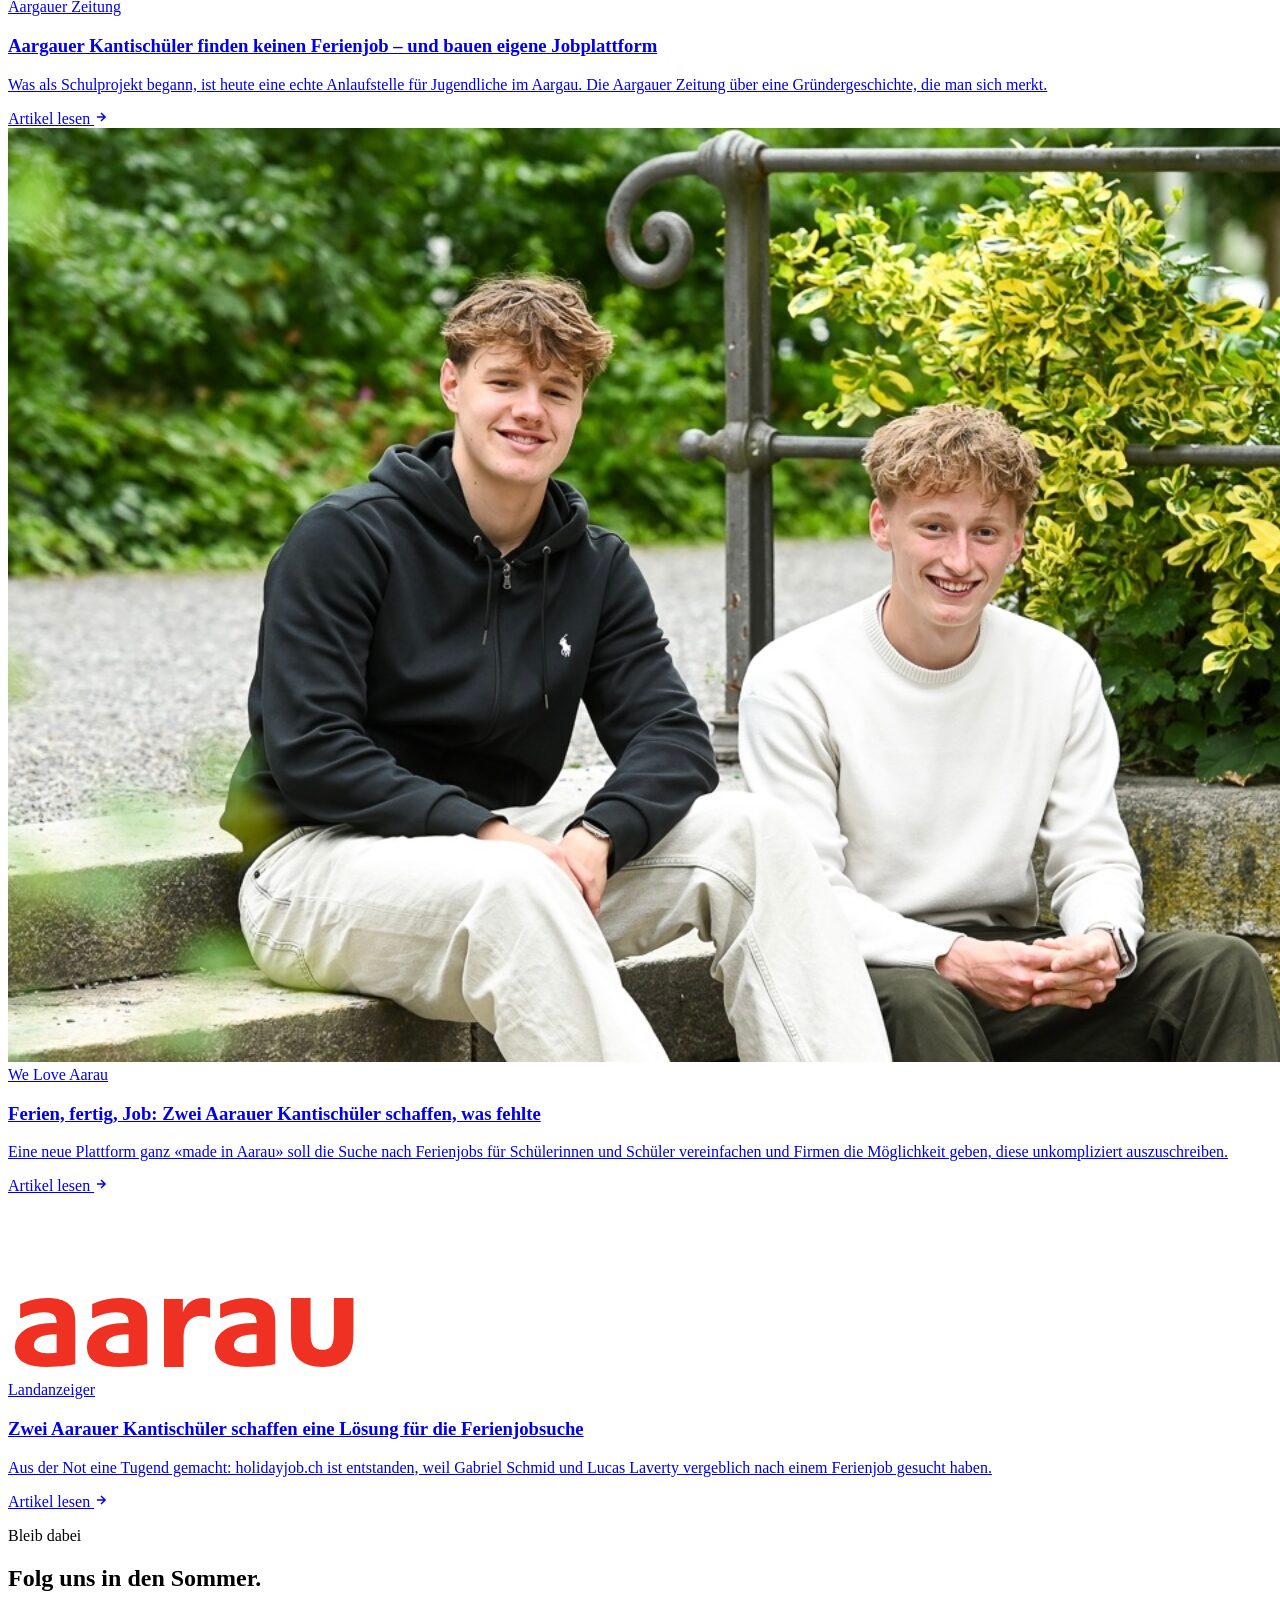
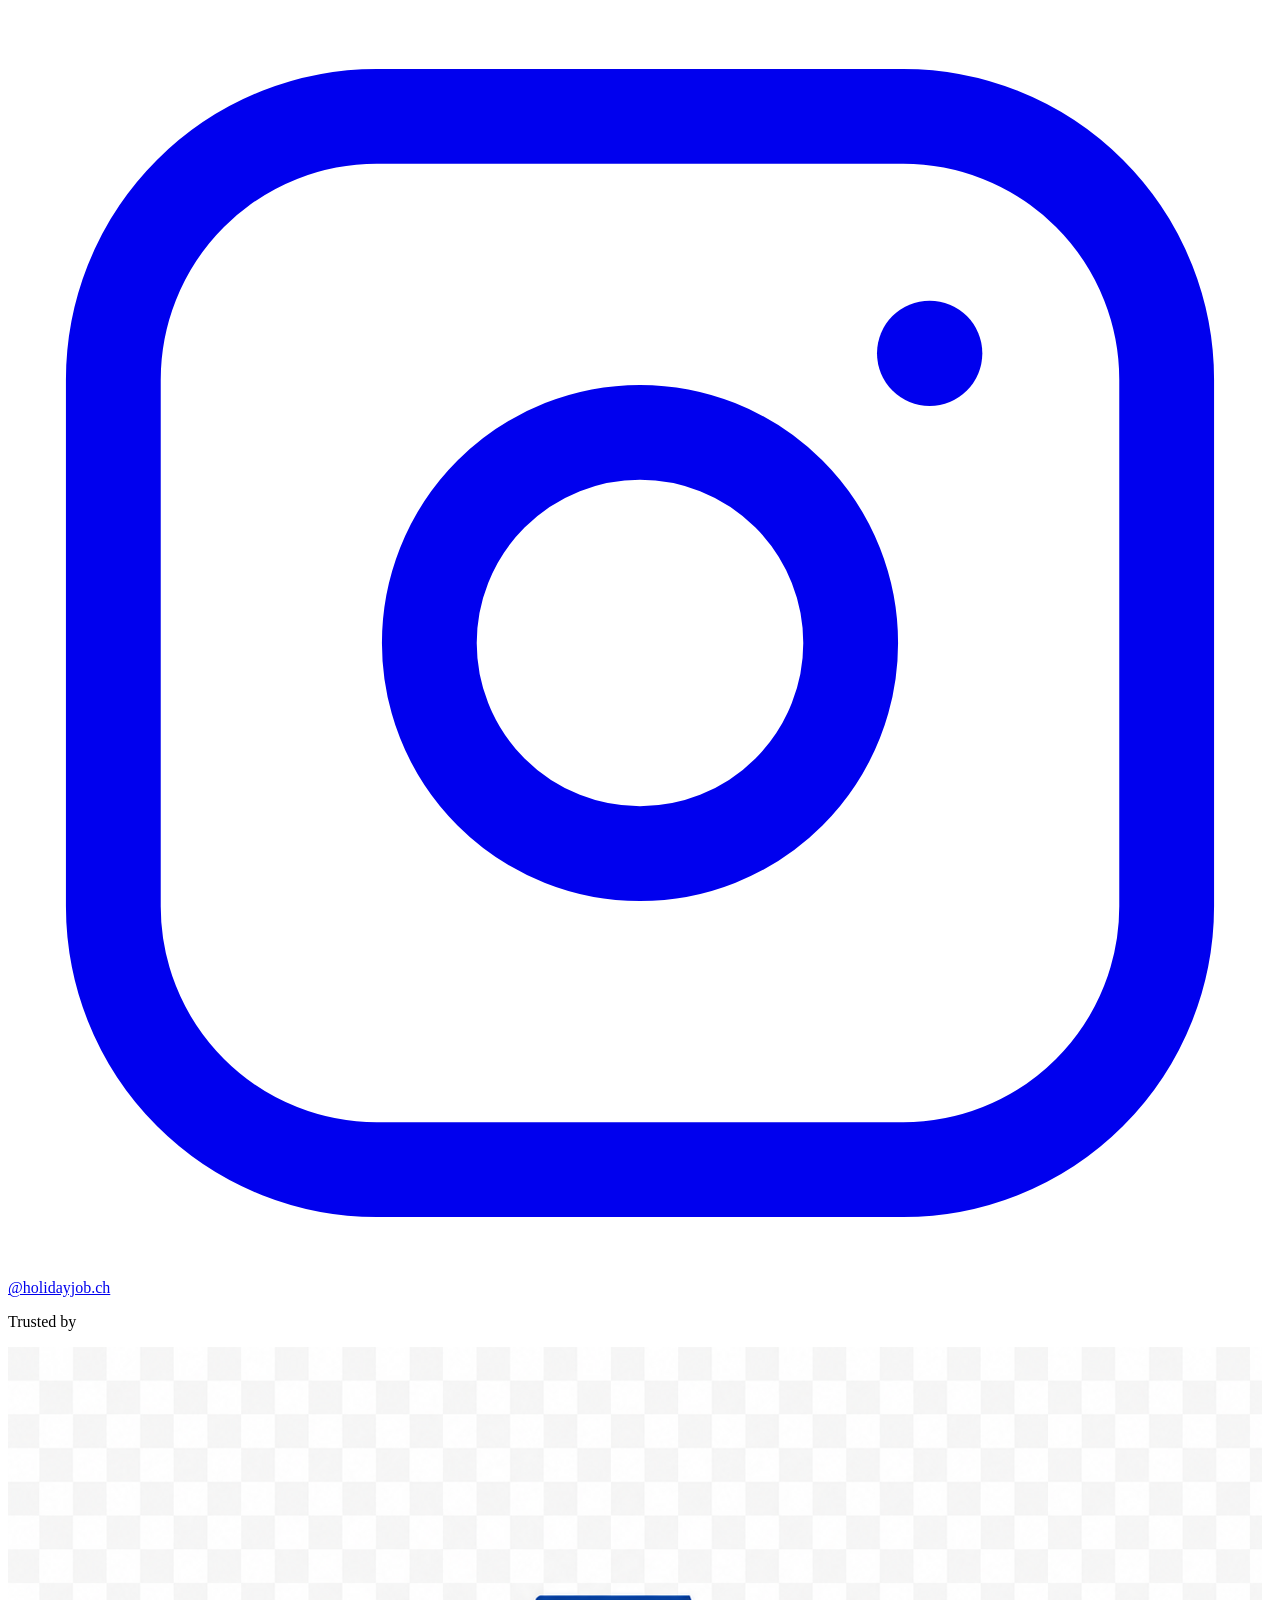
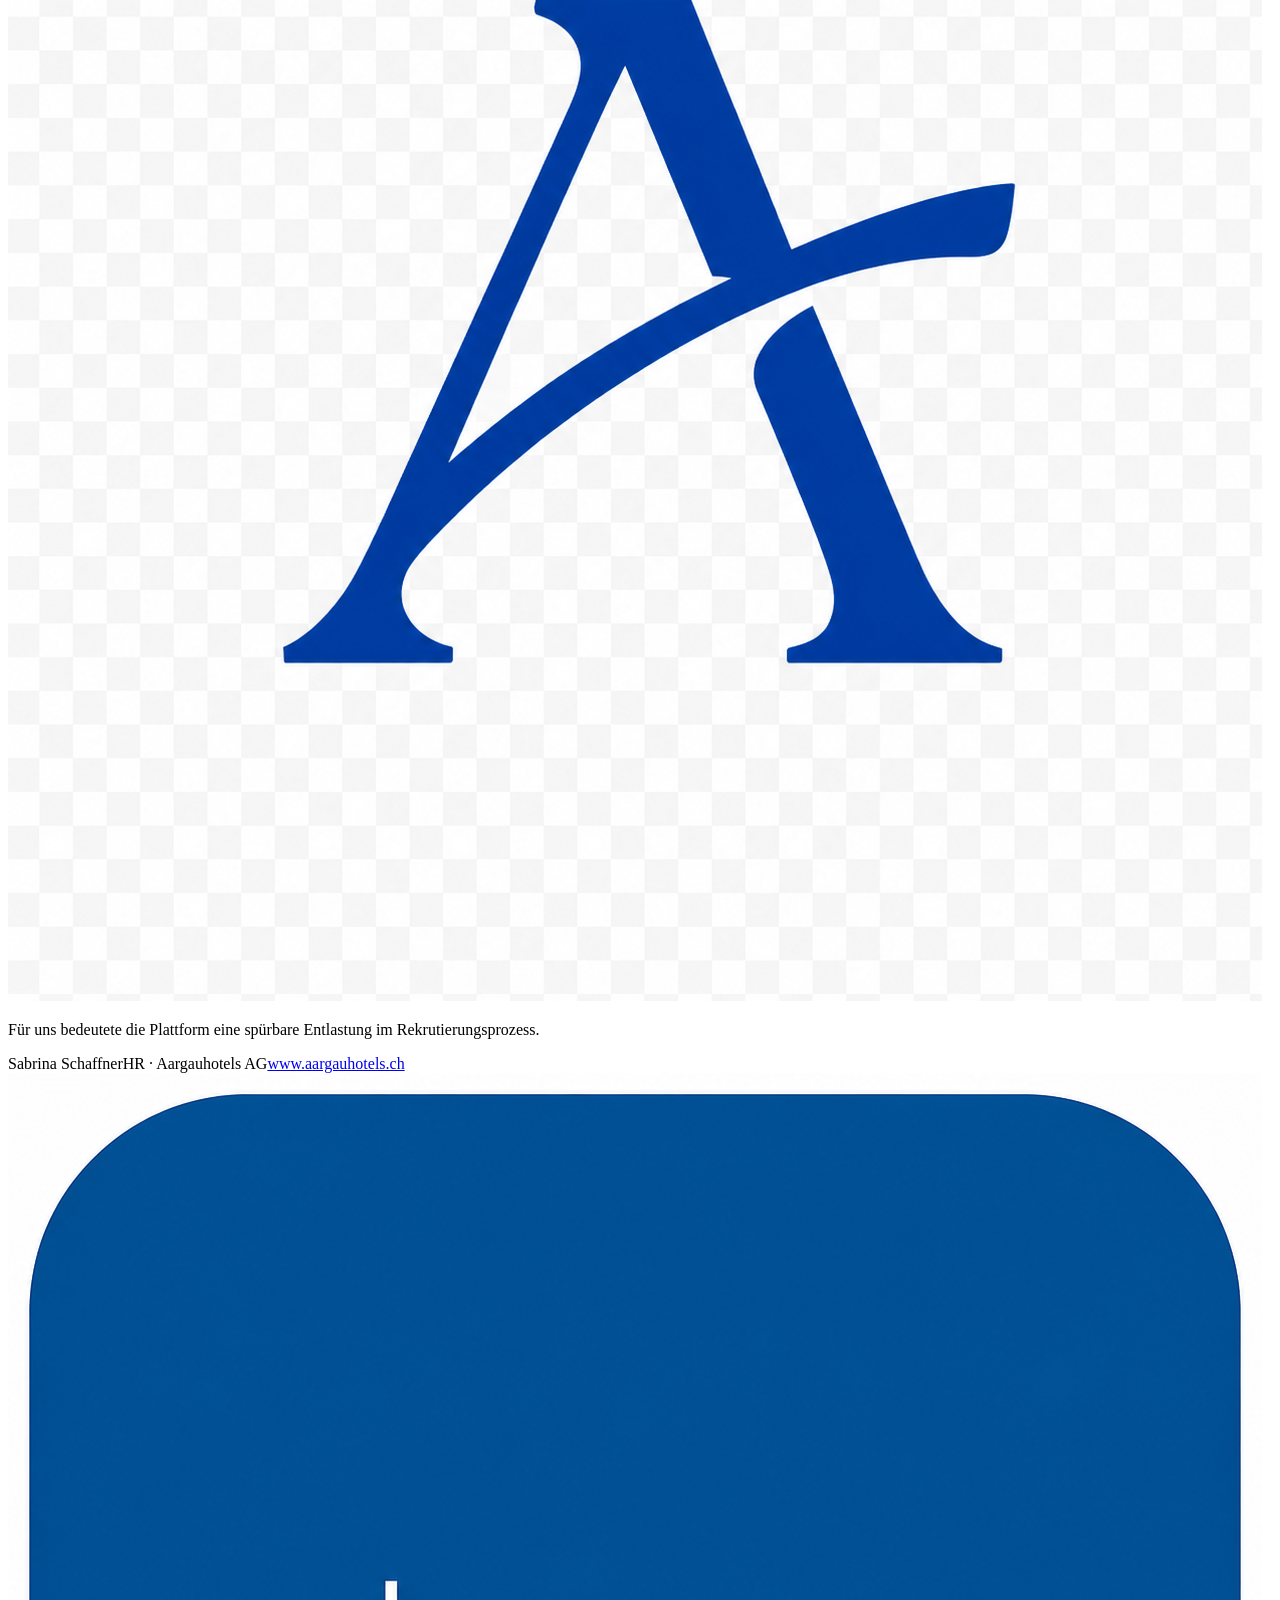
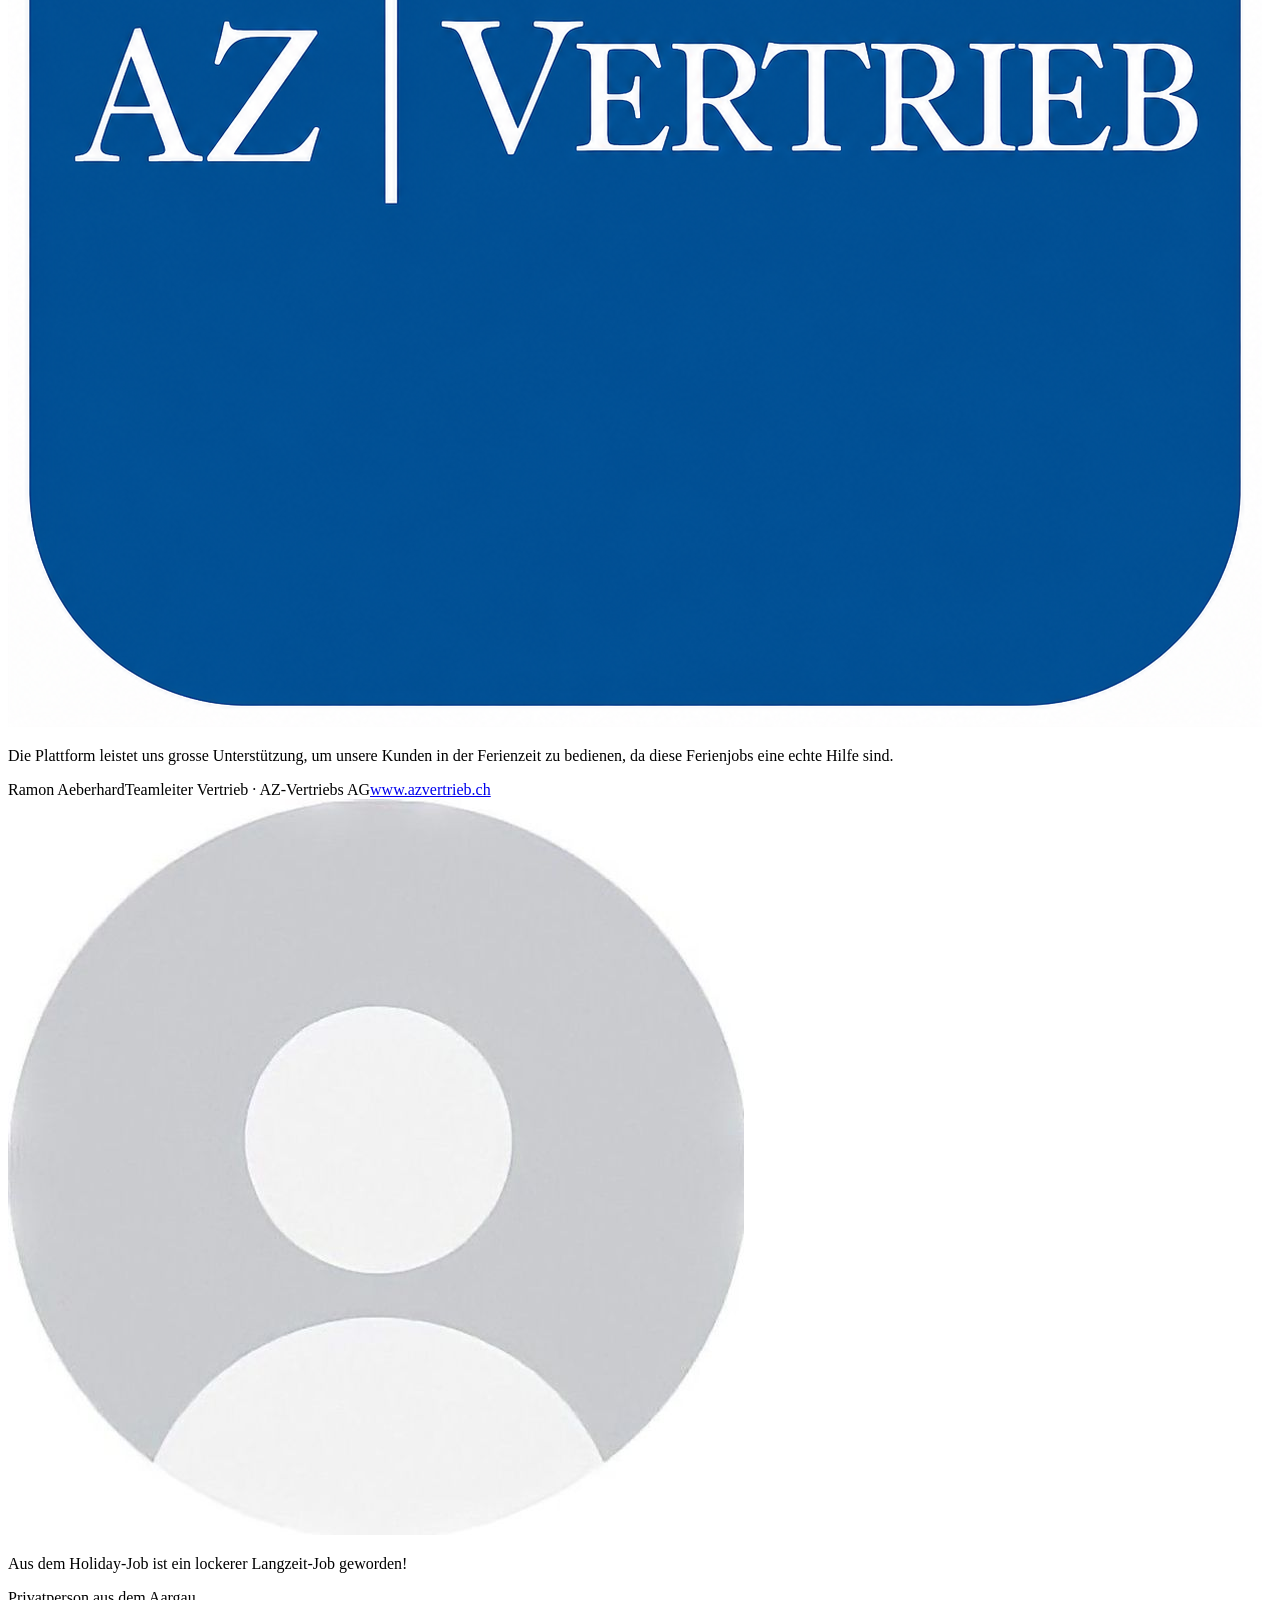
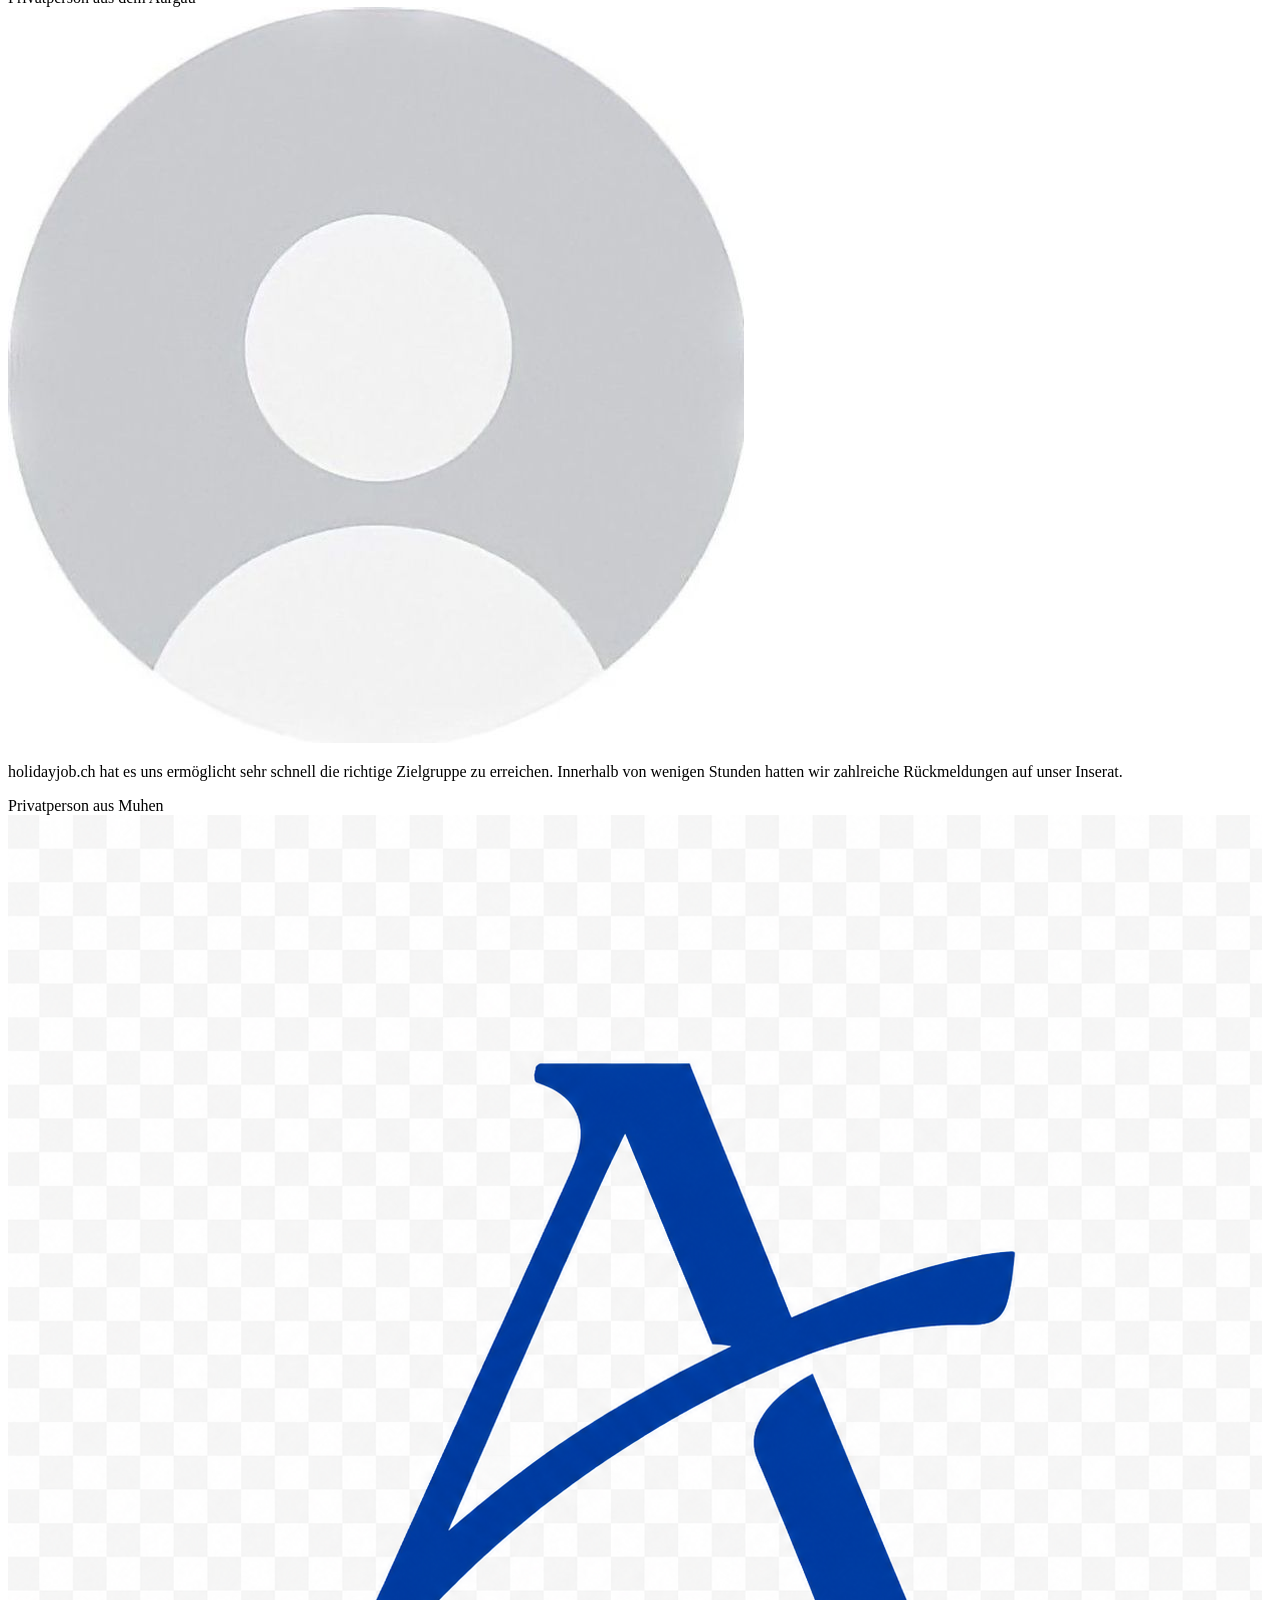
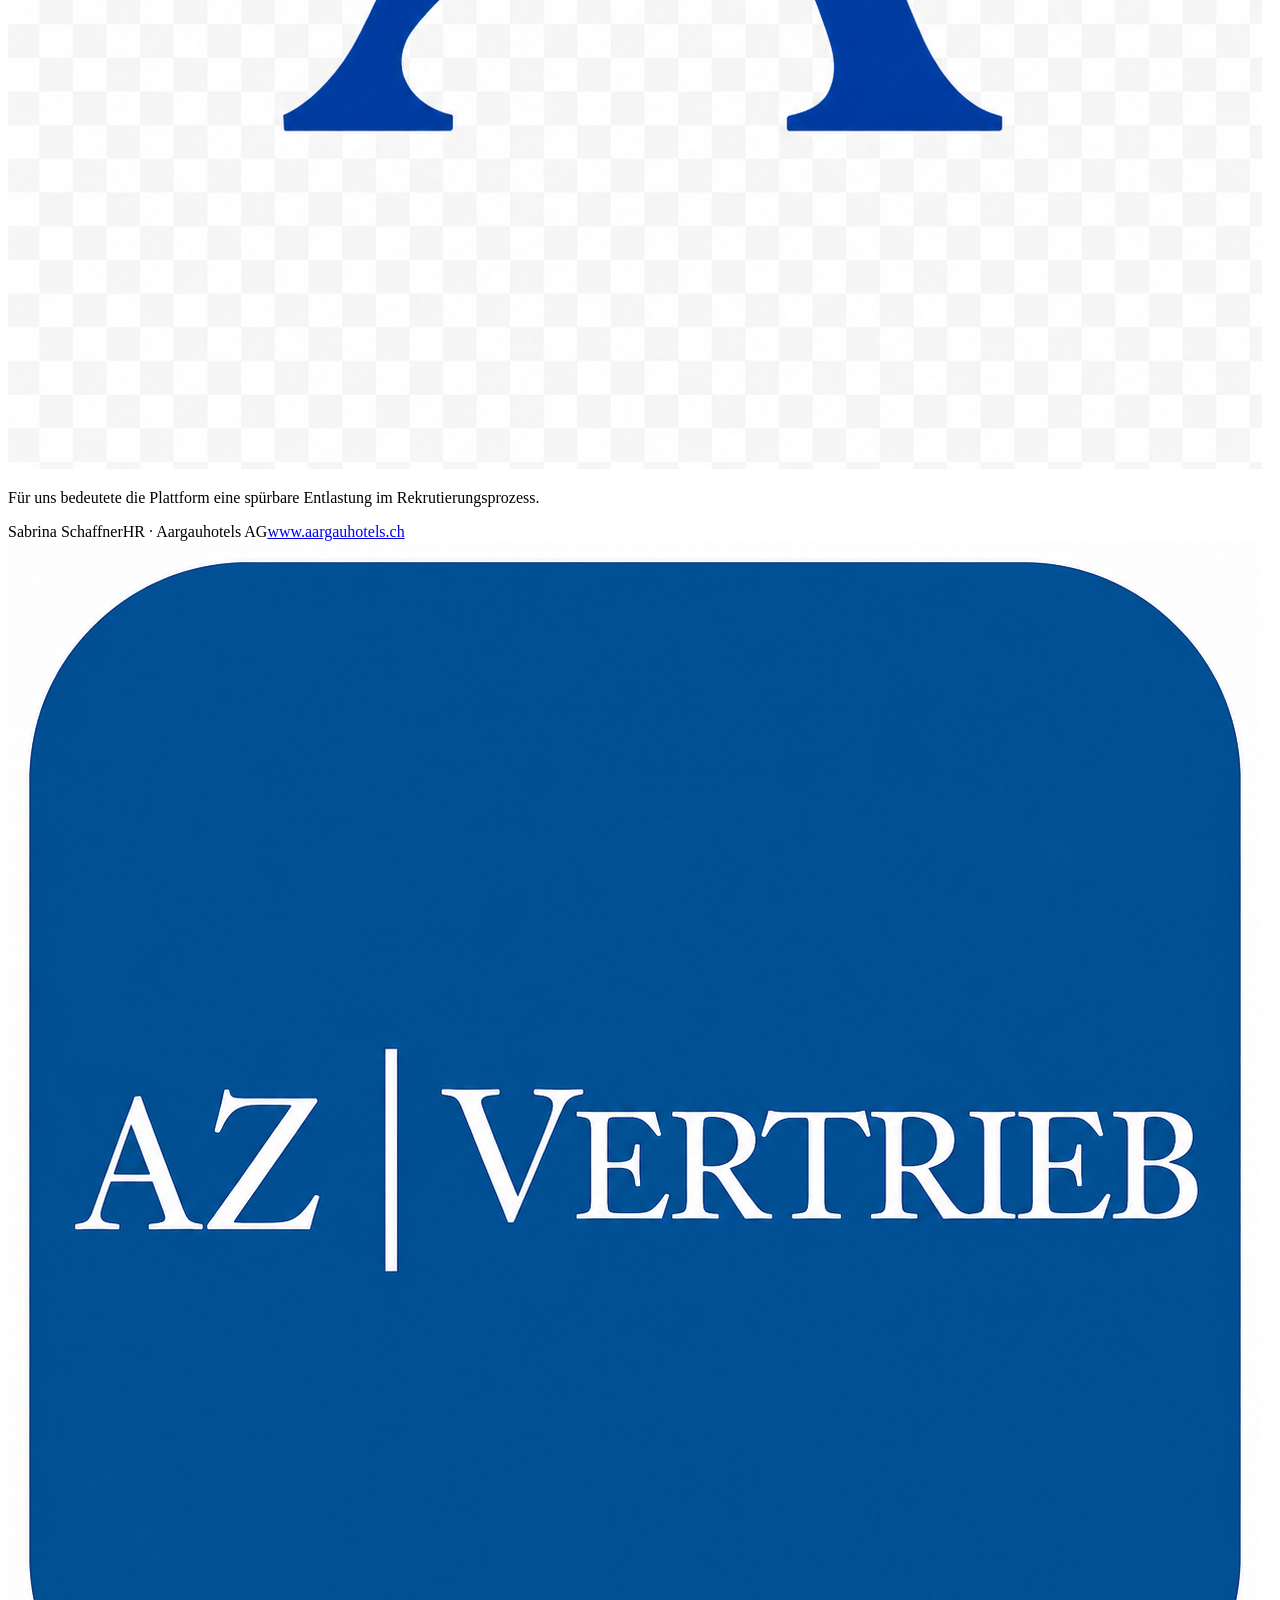
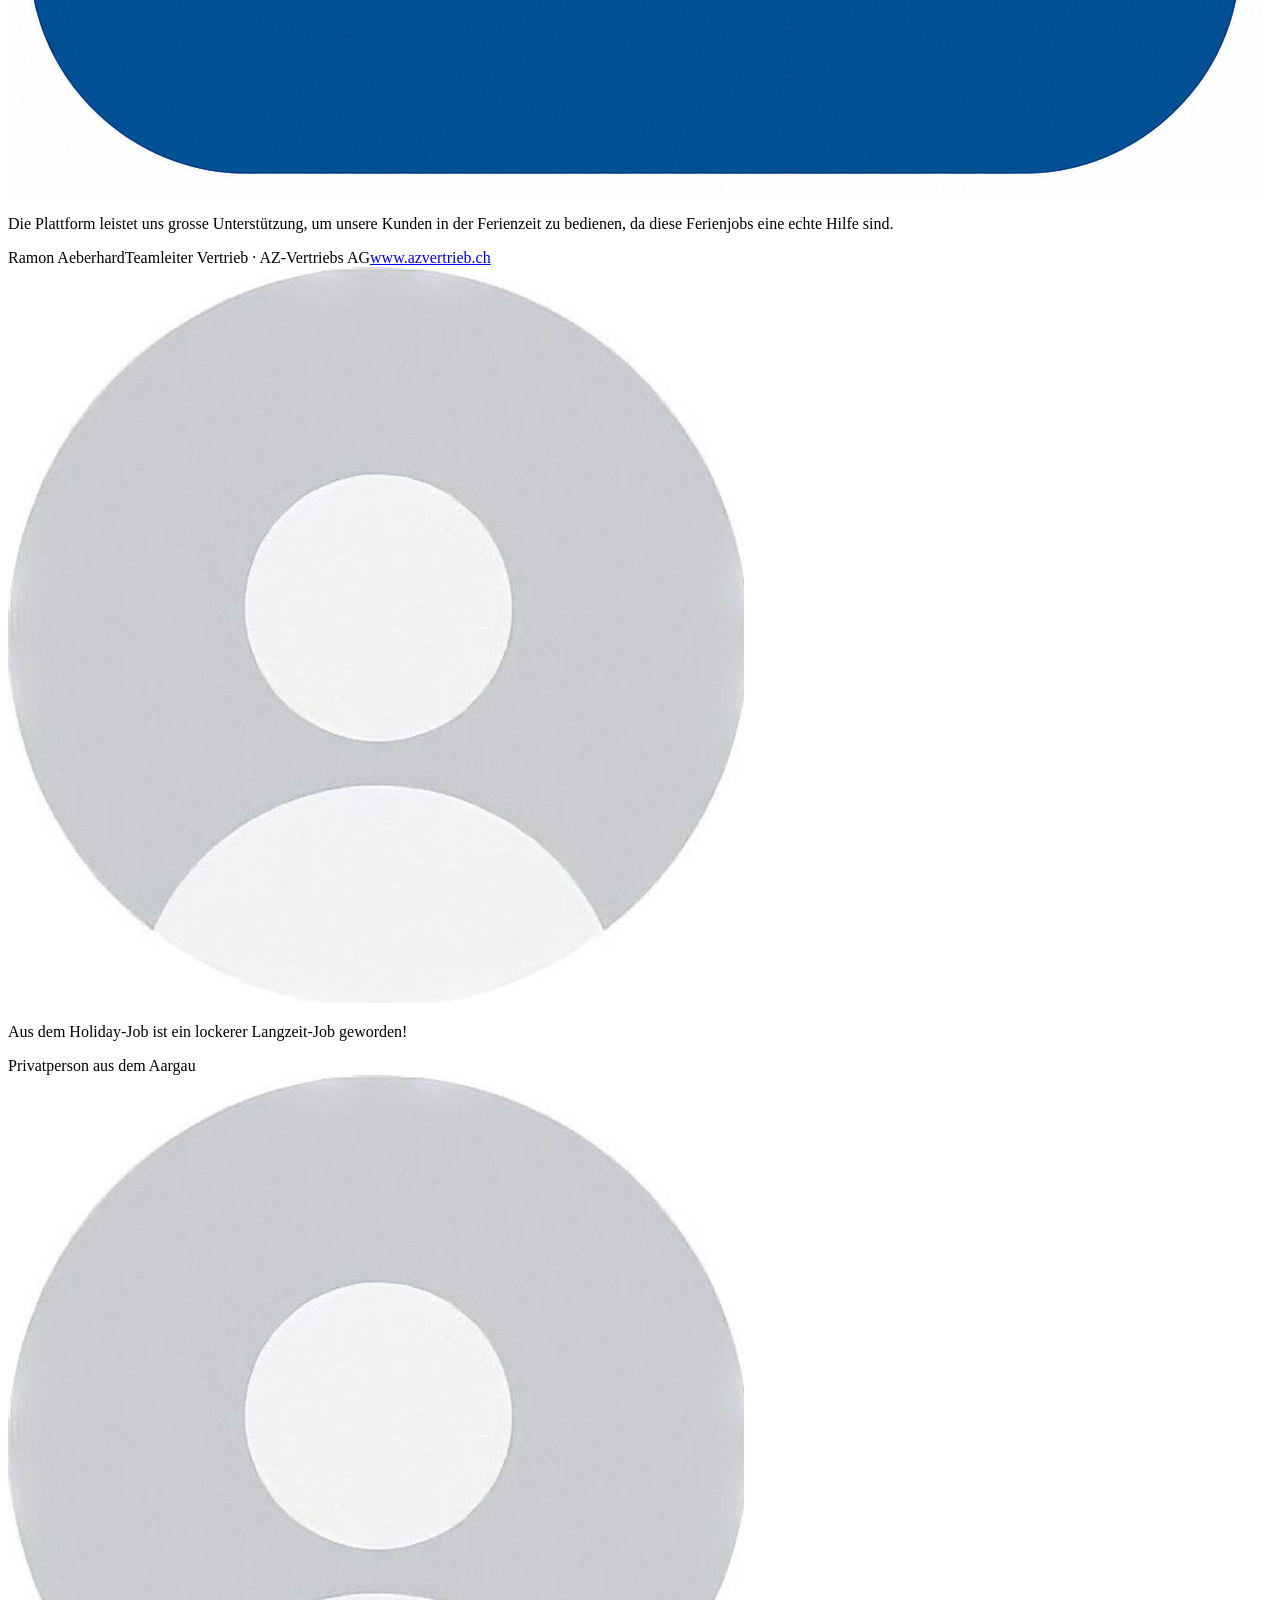
==== commit 3c36ffbe: "Testimonials in einzelne JS Datei auslagern" ====
--- a/about.html
+++ b/about.html
@@ -1,463 +1,278 @@
 <!DOCTYPE html>
 <html lang="de">
 <head>
-  <meta charset="UTF-8">
-  <meta name="viewport" content="width=device-width, initial-scale=1.0">
+  <meta charset="UTF-8" />
+  <meta name="viewport" content="width=device-width, initial-scale=1.0" />
   <title>Über uns – holidayjob.ch</title>
-  <meta name="description" content="Zwei Aargauer Schüler, eine Idee: holidayjob.ch macht Ferienjobs in der Schweiz einfach zugänglich. Die Geschichte hinter der Plattform.">
-  <link rel="stylesheet" href="styles.css">
-  <link rel="icon" href="icons/favicon.ico">
-  <link rel="icon" type="image/png" sizes="32x32" href="icons/favicon-32x32.png">
-  <link rel="apple-touch-icon" href="icons/apple-touch-icon.png">
-  <meta name="theme-color" content="#f7f9fd">
-  <style>
-    /* ── Seitenspezifisch: Über uns ── */
-    .about-lede {
-      font-size: clamp(16px, 1.9vw, 19px);
-      line-height: 1.6;
-      max-width: 720px;
-    }
-    .about-lede + .about-lede { margin-top: 6px; }
-
-    /* Team */
-    .team-grid {
-      display: grid;
-      grid-template-columns: 1fr 1fr;
-      gap: 16px;
-    }
-    .team-card {
-      display: flex;
-      gap: 18px;
-      align-items: flex-start;
-      border: 1px solid var(--border);
-      border-radius: var(--radius);
-      background: var(--surface);
-      padding: 22px;
-    }
-    .team-photo {
-      width: 76px; height: 76px;
-      flex-shrink: 0;
-      border-radius: 18px;
-      background:
-        radial-gradient(120% 120% at 80% 10%, rgba(91,155,255,0.35), transparent 55%),
-        var(--navy);
-      color: #fff;
-      font-family: var(--ff-head);
-      font-weight: 800;
-      font-size: 24px;
-      display: flex; align-items: center; justify-content: center;
-      letter-spacing: -0.02em;
-    }
-    .team-name { font-size: 18px; margin-bottom: 2px; }
-    .team-role {
-      font-family: var(--ff-mono);
-      font-size: 11px;
-      letter-spacing: 0.12em;
-      text-transform: uppercase;
-      color: var(--primary);
-      margin: 0 0 10px;
-    }
-    .team-quote {
-      margin: 0;
-      font-size: 14.5px;
-      line-height: 1.55;
-      color: var(--text-body);
-    }
-    @media (max-width: 760px) { .team-grid { grid-template-columns: 1fr; } }
-
-    /* Impact — Zahlen im Navy-Band */
-    .impact-band {
-      background:
-        radial-gradient(120% 140% at 90% 0%, rgba(91, 155, 255, 0.2), transparent 55%),
-        var(--navy);
-      border-radius: var(--radius-lg);
-      padding: clamp(26px, 4vw, 44px);
-      margin-bottom: 20px;
-      color: #eaf0fb;
-    }
-    .impact-band .section-eyebrow { color: var(--sky); }
-    .impact-band .section-eyebrow::before { background: var(--sky); }
-    .impact-band h2 { color: #fff; margin-bottom: 24px; }
-    .impact-grid {
-      display: grid;
-      grid-template-columns: repeat(4, 1fr);
-      gap: 18px;
-    }
-    .impact-tile b {
-      display: block;
-      font-family: var(--ff-head);
-      font-weight: 800;
-      font-size: clamp(30px, 3.6vw, 44px);
-      letter-spacing: -0.03em;
-      line-height: 1;
-      color: #fff;
-    }
-    .impact-tile b .plus { color: var(--sky); }
-    .impact-tile .lbl {
-      display: block;
-      margin-top: 8px;
-      font-family: var(--ff-mono);
-      font-size: 10.5px;
-      letter-spacing: 0.12em;
-      text-transform: uppercase;
-      color: rgba(234, 240, 251, 0.65);
-    }
-    .impact-tile .dsc {
-      display: block;
-      margin-top: 7px;
-      font-size: 13px;
-      line-height: 1.5;
-      color: rgba(234, 240, 251, 0.55);
-    }
-    @media (max-width: 900px) { .impact-grid { grid-template-columns: repeat(2, 1fr); } }
-    @media (max-width: 480px) { .impact-grid { grid-template-columns: 1fr; } }
-
-    /* Presse */
-    .articles-grid {
-      display: grid;
-      grid-template-columns: 1fr 1fr;
-      gap: 16px;
-    }
-    .article-card {
-      display: flex;
-      flex-direction: column;
-      border: 1px solid var(--border);
-      border-radius: var(--radius);
-      background: var(--surface);
-      overflow: hidden;
-      text-decoration: none;
-      transition: transform 0.18s ease, box-shadow 0.18s ease, border-color 0.18s ease;
-    }
-    .article-card:hover {
-      transform: translateY(-4px);
-      border-color: rgba(23, 105, 255, 0.35);
-      box-shadow: var(--shadow-hover);
-      text-decoration: none;
-    }
-    .article-img-wrap {
-      position: relative;
-      aspect-ratio: 16 / 8.4;
-      overflow: hidden;
-      background: var(--surface-soft);
-    }
-    .article-img {
-      width: 100%; height: 100%;
-      object-fit: cover;
-      display: block;
-      transition: transform 0.35s ease;
-    }
-    .article-card:hover .article-img { transform: scale(1.035); }
-    .article-source {
-      position: absolute;
-      left: 12px; bottom: 12px;
-      padding: 5px 11px;
-      border-radius: 999px;
-      background: rgba(11, 27, 58, 0.82);
-      color: #fff;
-      font-family: var(--ff-mono);
-      font-size: 10.5px;
-      letter-spacing: 0.08em;
-      text-transform: uppercase;
-      backdrop-filter: blur(4px);
-    }
-    .article-body { padding: 18px 20px 20px; display: flex; flex-direction: column; gap: 8px; }
-    .article-title {
-      font-size: 16.5px;
-      line-height: 1.28;
-      color: var(--text);
-    }
-    .article-teaser {
-      margin: 0;
-      font-size: 13.5px;
-      line-height: 1.55;
-      color: var(--text-body);
-    }
-    .article-cta {
-      margin-top: 6px;
-      display: inline-flex;
-      align-items: center;
-      gap: 6px;
-      color: var(--primary);
-      font-weight: 500;
-      font-size: 13.5px;
-    }
-    @media (max-width: 760px) { .articles-grid { grid-template-columns: 1fr; } }
-
-    /* CTA-Karten */
-    .cta-grid {
-      display: grid;
-      grid-template-columns: 1fr 1fr;
-      gap: 16px;
-    }
-    .cta-card {
-      border: 1px solid var(--border);
-      border-radius: var(--radius);
-      padding: 24px;
-      text-decoration: none;
-      display: flex;
-      flex-direction: column;
-      gap: 8px;
-      background: var(--surface);
-      transition: transform 0.18s ease, box-shadow 0.18s ease, border-color 0.18s ease;
-    }
-    .cta-card:hover {
-      transform: translateY(-3px);
-      box-shadow: var(--shadow-hover);
-      border-color: rgba(23, 105, 255, 0.35);
-      text-decoration: none;
-    }
-    .cta-card .tag {
-      font-family: var(--ff-mono);
-      font-size: 10.5px;
-      letter-spacing: 0.14em;
-      text-transform: uppercase;
-      color: var(--primary);
-    }
-    .cta-card h3 { font-size: 19px; color: var(--text); }
-    .cta-card p { margin: 0; font-size: 14px; color: var(--text-body); }
-    .cta-card .go {
-      margin-top: 8px;
-      display: inline-flex;
-      align-items: center;
-      gap: 7px;
-      color: var(--primary);
-      font-weight: 500;
-      font-size: 14px;
-    }
-    .cta-card--navy {
-      background:
-        radial-gradient(130% 120% at 90% 0%, rgba(91, 155, 255, 0.22), transparent 55%),
-        var(--navy);
-      border-color: var(--navy);
-    }
-    .cta-card--navy .tag { color: var(--sky); }
-    .cta-card--navy h3 { color: #fff; }
-    .cta-card--navy p { color: rgba(234, 240, 251, 0.7); }
-    .cta-card--navy .go { color: var(--sky); }
-    @media (max-width: 700px) { .cta-grid { grid-template-columns: 1fr; } }
-  </style>
+  <link rel="stylesheet" href="about.css" />
+
 </head>
 <body>
 
-  <!-- ═══════════ TOPBAR ═══════════ -->
-  <header class="topbar">
-    <div class="topbar-inner">
-      <a href="index.html" class="topbar-brand">
-        <img src="icons/main_logo_transparent.png" alt="holidayjob.ch">
-        <span>holiday<b>job</b>.ch</span>
-      </a>
-      <nav class="topbar-nav" aria-label="Hauptnavigation">
-        <a href="index.html#jobs" class="topbar-link">Jobs</a>
-        <a href="wissen.html" class="topbar-link">Wissen</a>
-        <a href="about.html" class="topbar-link active">Über uns</a>
-        <a href="unterstuetzen.html" class="topbar-link">Unterstützen</a>
-      </nav>
-      <a href="index.html#post-job-section" class="topbar-cta">Job inserieren</a>
-    </div>
-  </header>
-
-  <!-- ═══════════ PAGE HERO ═══════════ -->
-  <div class="page-hero anim-rise">
-    <span class="kicker">Über uns</span>
-    <h1>Zwei Schüler.<br>Eine <em style="font-style:normal;color:var(--primary)">Plattform.</em></h1>
-    <p class="lead">holidayjob.ch entstand aus einem echten Problem: Jugendliche wollen arbeiten, Unternehmen suchen Unterstützung – und trotzdem finden beide oft nicht zusammen.</p>
-  </div>
-
-  <main class="site-main">
-
-    <!-- ═══════════ STORY ═══════════ -->
-    <section class="panel anim-rise d1">
-      <span class="section-eyebrow">Die Geschichte</span>
-      <div class="section-head"><h2>Wer wir sind</h2></div>
-      <p class="about-lede">
-        holidayjob.ch ist mehr als nur eine Jobplattform. Das Projekt entstand aus einem echten Problem: Jugendliche wollen arbeiten, Unternehmen suchen Unterstützung – und trotzdem finden beide oft nicht zusammen. Deshalb haben wir eine moderne Plattform aufgebaut, die Ferienjobs und kurzfristige Einsätze einfach, schnell und regional zugänglich macht.
-      </p>
-      <p class="about-lede">
-        Keine komplizierten Prozesse und keine unnötigen Hürden, sondern direkte Möglichkeiten, erste Arbeitserfahrungen zu sammeln und eigenes Geld zu verdienen. Genau so, wie wir uns die Suche selbst immer gewünscht hätten.
-      </p>
-    </section>
-
-    <!-- ═══════════ TEAM ═══════════ -->
-    <section class="panel anim-rise d2">
-      <span class="section-eyebrow">Das Gründerteam</span>
-      <div class="section-head"><h2>Zwei Schüler, eine Idee</h2></div>
-      <div class="team-grid">
-        <article class="team-card">
-          <div class="team-photo">GS</div>
-          <div>
-            <h3 class="team-name">Gabriel Schmid</h3>
-            <p class="team-role">Mitgründer · Plattform</p>
-            <p class="team-quote">„Wir haben nicht auf eine Lösung gewartet. Wir haben sie für jeden gebaut, der nach uns kommt."</p>
-          </div>
-        </article>
-        <article class="team-card">
-          <div class="team-photo">LL</div>
-          <div>
-            <h3 class="team-name">Lucas Laverty</h3>
-            <p class="team-role">Mitgründer · Partnerschaften</p>
-            <p class="team-quote">„Jede Karriere hat einmal mit einer Bewerbung begonnen."</p>
-          </div>
-        </article>
-      </div>
-    </section>
-
-    <!-- ═══════════ IMPACT ═══════════ -->
-    <div class="impact-band anim-rise d3">
-      <span class="section-eyebrow">Impact in Zahlen</span>
-      <h2>Was bisher entstanden ist.</h2>
-      <div class="impact-grid">
-        <div class="impact-tile">
-          <b>30<span class="plus">+</span></b>
-          <span class="lbl">Ferienjobs ermöglicht</span>
-          <span class="dsc">Echte Einsätze für Jugendliche in der ganzen Region.</span>
-        </div>
-        <div class="impact-tile">
-          <b>20<span class="plus">+</span></b>
-          <span class="lbl">Unternehmen an Bord</span>
-          <span class="dsc">Vom Hotel bis zum Vertrieb – Partner, die auf uns vertrauen.</span>
-        </div>
-        <div class="impact-tile">
-          <b>2536</b>
-          <span class="lbl">Nutzer erreicht</span>
-          <span class="dsc">Eine wachsende Community rund um Ferienjobs.</span>
-        </div>
-        <div class="impact-tile">
-          <b>2026</b>
-          <span class="lbl">gegründet</span>
-          <span class="dsc">Aus einem Schulprojekt zu einer echten Anlaufstelle.</span>
-        </div>
-      </div>
-    </div>
-
-    <!-- ═══════════ PRESSE ═══════════ -->
-    <section class="panel">
-      <span class="section-eyebrow">In den Medien</span>
-      <div class="section-head"><h2>Was andere über uns schreiben</h2></div>
-      <div class="articles-grid">
-
-        <a href="https://lenzburger-nachrichten.ch/aarau/detail/eine-idee-mit-zukunft"
-           target="_blank" rel="noopener" class="article-card">
+  <!-- ═══════════════════════════════════════════
+       HERO — dark full-screen with logo
+  ════════════════════════════════════════════ -->
+  <section id="hero">
+    <div id="hero-overlay"></div>
+    <div id="hero-logo">
+      <img src="icons/main_logo_transparent.png" alt="Holiday Job Logo" id="logo-img" />
+    </div>
+    <div id="hero-tagline">
+      <p class="hero-tagline-text">Die Schweizer Ferienjob-Plattform</p>
+    </div>
+    <div id="scroll-hint">
+      <span></span>
+    </div>
+  </section>
+
+  <!-- ═══════════════════════════════════════════
+       WRAPPER — everything below hero (LIGHT)
+  ════════════════════════════════════════════ -->
+  <main id="main-content">
+
+    <!-- sticky small logo top-right -->
+    <div class="logo-wrapper" id="sticky-logo">
+      <img src="icons/main_logo_transparent.png" alt="Holiday Job" class="logo-sticky-img" />
+    </div>
+
+    <!-- ── TITLE + DESCRIPTION ────────────────── -->
+    <section id="about-intro" class="section">
+      <div class="container">
+        <div class="fade-up">
+          <p class="eyebrow">Über uns</p>
+          <h1 class="about-title">Wer wir sind.</h1>
+        </div>
+        <div class="fade-up delay-1">
+          <p class="about-description">
+            holidayjob.ch ist mehr als nur eine Jobplattform. Das Projekt entstand aus einem echten Problem: Jugendliche wollen arbeiten, Unternehmen suchen Unterstützung – und trotzdem finden beide oft nicht zusammen. Deshalb haben wir eine moderne Plattform aufgebaut, die Ferienjobs und kurzfristige Einsätze einfach, schnell und regional zugänglich macht.
+          </p>
+          <p class="about-description">
+            Keine komplizierten Prozesse und keine unnötigen Hürden, sondern direkte Möglichkeiten, erste Arbeitserfahrungen zu sammeln und eigenes Geld zu verdienen. Genau so, wie wir uns die Suche selbst immer gewünscht hätten.
+          </p>
+        </div>
+      </div>
+    </section>
+
+    <!-- ── TEAM — Gründerteam ─────────────────── -->
+    <section id="team" class="section">
+      <div class="container">
+        <div class="fade-up">
+          <p class="eyebrow">Das Gründerteam</p>
+          <h2 class="section-title">Zwei Schüler, eine Idee.</h2>
+          <p class="section-lead">
+            Hinter holidayjob.ch stehen keine grossen Konzerne, sondern zwei Jugendliche, die ihr eigenes Problem gelöst haben – und daraus eine Plattform für tausende andere gemacht haben.
+          </p>
+        </div>
+        <div class="team-grid">
+
+          <article class="team-card fade-left">
+            <div class="team-photo-placeholder">GS</div>
+            <div class="team-body">
+              <h3 class="team-name">Gabriel Schmid</h3>
+              <p class="team-role">Mitgründer &amp; Plattform</p>
+              <p class="team-quote">„Wir haben nicht auf eine Lösung gewartet. Wir haben sie für jeden gebaut, der nach uns kommt.“</p>
+            </div>
+          </article>
+
+          <article class="team-card fade-right">
+            <div class="team-photo-placeholder">LL</div>
+            <div class="team-body">
+              <h3 class="team-name">Lucas Laverty</h3>
+              <p class="team-role">Mitgründer &amp; Partnerschaften</p>
+              <p class="team-quote">„Jede Karriere hat einmal mit einer Bewerbung begonnen.“</p>
+            </div>
+          </article>
+
+        </div>
+      </div>
+    </section>
+
+    <!-- ── IMPACT — Zahlen ────────────────────── -->
+    <section id="impact" class="section">
+      <div class="container">
+        <div class="fade-up">
+          <p class="eyebrow">Impact in Zahlen</p>
+          <h2 class="section-title">Was bisher entstanden ist.</h2>
+        </div>
+        <div class="impact-grid fade-up delay-1">
+
+          <div class="impact-tile">
+            <span class="impact-number">30<span class="impact-plus">+</span></span>
+            <span class="impact-label">Ferienjobs ermöglicht</span>
+            <span class="impact-desc">Echte Einsätze für Jugendliche in der ganzen Region.</span>
+          </div>
+
+          <div class="impact-tile">
+            <span class="impact-number">20<span class="impact-plus">+</span></span>
+            <span class="impact-label">Unternehmen an Bord</span>
+            <span class="impact-desc">Vom Hotel bis zum Vertrieb – Partner, die auf uns vertrauen.</span>
+          </div>
+
+          <div class="impact-tile">
+            <span class="impact-number">2536</span>
+            <span class="impact-label">Nutzer erreicht</span>
+            <span class="impact-desc">Eine wachsende Community rund um Ferienjobs.</span>
+          </div>
+
+          <div class="impact-tile">
+            <span class="impact-number">2026</span>
+            <span class="impact-label">gegründet</span>
+            <span class="impact-desc">Aus einem Schulprojekt zu einer echten Anlaufstelle.</span>
+          </div>
+
+        </div>
+      </div>
+    </section>
+
+    <!-- ── ARTICLES ───────────────────────────── -->
+    <section id="articles" class="section">
+      <div class="container">
+        <p class="eyebrow fade-up">In den Medien</p>
+        <div class="articles-grid">
+
+          <a href="https://lenzburger-nachrichten.ch/aarau/detail/eine-idee-mit-zukunft"
+             target="_blank" rel="noopener" class="article-card fade-left">
+            <div class="article-img-wrap">
+              <img src="images/AN_img_formatiert.jpg" alt="Eine Idee mit Zukunft" class="article-img" />
+              <div class="article-img-overlay"></div>
+              <span class="article-source">Lenzburger Nachrichten</span>
+            </div>
+            <div class="article-body">
+              <h3 class="article-title">Eine Idee mit Zukunft</h3>
+              <p class="article-teaser">Zwei Aargauer Schüler haben erkannt, was fehlt – und einfach selbst gebaut. Wie aus einer persönlichen Frustration eine Plattform für tausende Jugendliche wurde.</p>
+              <span class="article-cta">Artikel lesen <svg width="14" height="14" viewBox="0 0 24 24" fill="none" stroke="currentColor" stroke-width="2.5"><path d="M5 12h14M12 5l7 7-7 7"/></svg></span>
+            </div>
+          </a>
+
+          <a href="https://www.aargauerzeitung.ch/aargau/kanton-aargau/ferienjobs-aargauer-schueler-bauen-eigene-jobplattform-ld.4160630"
+             target="_blank" rel="noopener" class="article-card fade-right">
+            <div class="article-img-wrap">
+              <img src="images/AZ_img.WEBP" alt="Aargauer Kantischüler bauen eigene Plattform" class="article-img" />
+              <div class="article-img-overlay"></div>
+              <span class="article-source">Aargauer Zeitung</span>
+            </div>
+            <div class="article-body">
+              <h3 class="article-title">Aargauer Kantischüler finden keinen Ferienjob – und bauen eigene Jobplattform</h3>
+              <p class="article-teaser">Was als Schulprojekt begann, ist heute eine echte Anlaufstelle für Jugendliche im Aargau. Die Aargauer Zeitung über eine Gründergeschichte, die man sich merkt.</p>
+              <span class="article-cta">Artikel lesen <svg width="14" height="14" viewBox="0 0 24 24" fill="none" stroke="currentColor" stroke-width="2.5"><path d="M5 12h14M12 5l7 7-7 7"/></svg></span>
+            </div>
+          </a>
+
+          <a href="https://weloveaarau.ch/ferien-fertig-job-zwei-aarauer-kantischueler-schaffen-was-fehlte/"
+            target="_blank" rel="noopener" class="article-card fade-left">
           <div class="article-img-wrap">
-            <img src="images/AN_img_formatiert.jpg" alt="Eine Idee mit Zukunft" class="article-img" loading="lazy">
-            <span class="article-source">Lenzburger Nachrichten</span>
+            <img src="images/WLA_img_formatiert.jpeg" alt="Zwei Aarauer Kantischüler schaffen, was fehlte" class="article-img" />
+            <div class="article-img-overlay"></div>
+            <span class="article-source">We Love Aarau</span>
           </div>
           <div class="article-body">
-            <h3 class="article-title">Eine Idee mit Zukunft</h3>
-            <p class="article-teaser">Zwei Aargauer Schüler haben erkannt, was fehlt – und einfach selbst gebaut. Wie aus einer persönlichen Frustration eine Plattform für tausende Jugendliche wurde.</p>
-            <span class="article-cta">Artikel lesen <svg width="14" height="14" viewBox="0 0 24 24" fill="none" stroke="currentColor" stroke-width="2.5"><path d="M5 12h14M12 5l7 7-7 7"/></svg></span>
-          </div>
+              <h3 class="article-title">Ferien, fertig, Job: Zwei Aarauer Kantischüler schaffen, was fehlte</h3>
+              <p class="article-teaser">Eine neue Plattform ganz «made in Aarau» soll die Suche nach Ferienjobs für Schülerinnen und Schüler vereinfachen und Firmen die Möglichkeit geben, diese unkompliziert auszuschreiben.</p>
+              <span class="article-cta">Artikel lesen <svg width="14" height="14" viewBox="0 0 24 24" fill="none" stroke="currentColor" stroke-width="2.5"><path d="M5 12h14M12 5l7 7-7 7"/></svg></span>
+            </div>
+          </a>
+
+          <a href="https://issuu.com/az-anzeiger/docs/20260625_woz_laanz?mode=embed&layout=white"
+            target="_blank" rel="noopener" class="article-card fade-right">
+          <div class="article-img-wrap">
+            <img src="images/LA_img_formatiert.png" alt="Zwei Aarauer Kantischüler schaffen Lösung für Ferienjobsuche" class="article-img" />
+            <div class="article-img-overlay"></div>
+            <span class="article-source">Landanzeiger</span>
+          </div>
+          <div class="article-body">
+              <h3 class="article-title">Zwei Aarauer Kantischüler schaffen eine Lösung für die Ferienjobsuche</h3>
+              <p class="article-teaser">Aus der Not eine Tugend gemacht: holidayjob.ch ist entstanden, weil Gabriel Schmid und Lucas Laverty vergeblich nach einem Ferienjob gesucht haben.</p>
+              <span class="article-cta">Artikel lesen <svg width="14" height="14" viewBox="0 0 24 24" fill="none" stroke="currentColor" stroke-width="2.5"><path d="M5 12h14M12 5l7 7-7 7"/></svg></span>
+            </div>
+          </a>
+
+        </div>
+      </div>
+    </section>
+
+    <!-- ── INSTAGRAM (contained dark navy card) ── -->
+    <section id="instagram" class="section">
+      <div class="insta-inner fade-up">
+        <p class="insta-label">Bleib dabei</p>
+        <h2 class="insta-headline">Folg uns in den Sommer.</h2>
+        <a href="https://www.instagram.com/holidayjob.ch/" target="_blank" rel="noopener" class="insta-link" id="insta-link">
+          <svg class="insta-icon" viewBox="0 0 24 24" fill="none" stroke="currentColor" stroke-width="1.8" xmlns="http://www.w3.org/2000/svg">
+            <rect x="2" y="2" width="20" height="20" rx="5" ry="5"/>
+            <circle cx="12" cy="12" r="4"/>
+            <circle cx="17.5" cy="6.5" r="1" fill="currentColor" stroke="none"/>
+          </svg>
+          <span class="insta-handle">@holidayjob.ch</span>
         </a>
-
-        <a href="https://www.aargauerzeitung.ch/aargau/kanton-aargau/ferienjobs-aargauer-schueler-bauen-eigene-jobplattform-ld.4160630"
-           target="_blank" rel="noopener" class="article-card">
-          <div class="article-img-wrap">
-            <img src="images/AZ_img.WEBP" alt="Aargauer Kantischüler bauen eigene Plattform" class="article-img" loading="lazy">
-            <span class="article-source">Aargauer Zeitung</span>
-          </div>
-          <div class="article-body">
-            <h3 class="article-title">Aargauer Kantischüler finden keinen Ferienjob – und bauen eigene Jobplattform</h3>
-            <p class="article-teaser">Was als Schulprojekt begann, ist heute eine echte Anlaufstelle für Jugendliche im Aargau. Die Aargauer Zeitung über eine Gründergeschichte, die man sich merkt.</p>
-            <span class="article-cta">Artikel lesen <svg width="14" height="14" viewBox="0 0 24 24" fill="none" stroke="currentColor" stroke-width="2.5"><path d="M5 12h14M12 5l7 7-7 7"/></svg></span>
-          </div>
-        </a>
-
-        <a href="https://weloveaarau.ch/ferien-fertig-job-zwei-aarauer-kantischueler-schaffen-was-fehlte/"
-           target="_blank" rel="noopener" class="article-card">
-          <div class="article-img-wrap">
-            <img src="images/WLA_img_formatiert.jpeg" alt="Zwei Aarauer Kantischüler schaffen, was fehlte" class="article-img" loading="lazy">
-            <span class="article-source">We Love Aarau</span>
-          </div>
-          <div class="article-body">
-            <h3 class="article-title">Ferien, fertig, Job: Zwei Aarauer Kantischüler schaffen, was fehlte</h3>
-            <p class="article-teaser">Eine neue Plattform ganz «made in Aarau» soll die Suche nach Ferienjobs für Schülerinnen und Schüler vereinfachen und Firmen die Möglichkeit geben, diese unkompliziert auszuschreiben.</p>
-            <span class="article-cta">Artikel lesen <svg width="14" height="14" viewBox="0 0 24 24" fill="none" stroke="currentColor" stroke-width="2.5"><path d="M5 12h14M12 5l7 7-7 7"/></svg></span>
-          </div>
-        </a>
-
-        <a href="https://issuu.com/az-anzeiger/docs/20260625_woz_laanz?mode=embed&layout=white"
-           target="_blank" rel="noopener" class="article-card">
-          <div class="article-img-wrap">
-            <img src="images/LA_img_formatiert.png" alt="Zwei Aarauer Kantischüler schaffen Lösung für Ferienjobsuche" class="article-img" loading="lazy">
-            <span class="article-source">Landanzeiger</span>
-          </div>
-          <div class="article-body">
-            <h3 class="article-title">Zwei Aarauer Kantischüler schaffen eine Lösung für die Ferienjobsuche</h3>
-            <p class="article-teaser">Aus der Not eine Tugend gemacht: holidayjob.ch ist entstanden, weil Gabriel Schmid und Lucas Laverty vergeblich nach einem Ferienjob gesucht haben.</p>
-            <span class="article-cta">Artikel lesen <svg width="14" height="14" viewBox="0 0 24 24" fill="none" stroke="currentColor" stroke-width="2.5"><path d="M5 12h14M12 5l7 7-7 7"/></svg></span>
-          </div>
-        </a>
-
-      </div>
-    </section>
-
-    <!-- ═══════════ MITMACHEN ═══════════ -->
-    <section class="panel">
-      <span class="section-eyebrow">Mitmachen</span>
-      <div class="section-head"><h2>Bereit loszulegen?</h2></div>
-      <div class="cta-grid">
-        <a href="index.html#jobs" class="cta-card cta-card--navy">
-          <span class="tag">Für Jugendliche</span>
-          <h3>Ich suche einen Job</h3>
-          <p>Finde Ferienjobs in deiner Region – schnell, einfach und ohne Hürden.</p>
-          <span class="go">Jobs entdecken <svg width="15" height="15" viewBox="0 0 24 24" fill="none" stroke="currentColor" stroke-width="2.5"><path d="M5 12h14M12 5l7 7-7 7"/></svg></span>
-        </a>
-        <a href="index.html#post-job-section" class="cta-card">
-          <span class="tag">Für Unternehmen</span>
-          <h3>Ich möchte inserieren</h3>
-          <p>Erreiche motivierte Jugendliche und besetze deine offenen Einsätze.</p>
-          <span class="go">Job inserieren <svg width="15" height="15" viewBox="0 0 24 24" fill="none" stroke="currentColor" stroke-width="2.5"><path d="M5 12h14M12 5l7 7-7 7"/></svg></span>
-        </a>
+      </div>
+    </section>
+
+    <!-- ── TRUSTED BY ─────────────────────────── -->
+    <section id="trusted" class="section">
+      <div class="container">
+        <p class="eyebrow fade-up">Trusted by</p>
+        <div class="testimonial-track-wrap fade-up delay-1">
+          <div class="testimonial-track" id="testimonial-track">
+            <!-- JS renders cards here -->
+          </div>
+        </div>
+      </div>
+    </section>
+
+    <!-- ── CTA / MITMACHEN ────────────────────── -->
+    <section id="cta-section" class="section">
+      <div class="container">
+        <div class="fade-up">
+          <p class="eyebrow">Mitmachen</p>
+          <h2 class="section-title">Bereit loszulegen?</h2>
+          <p class="section-lead">
+            Egal ob du deinen ersten Ferienjob suchst oder als Unternehmen Unterstützung brauchst – bei holidayjob.ch bist du in zwei Klicks dabei.
+          </p>
+        </div>
+        <div class="cta-grid fade-up delay-1">
+
+          <a href="index.html" class="cta-card cta-card-primary">
+            <span class="cta-tag">Für Jugendliche</span>
+            <h3 class="cta-title">Ich suche einen Job</h3>
+            <p class="cta-text">Finde Ferienjobs in deiner Region – schnell, einfach und ohne Hürden.</p>
+            <span class="cta-action">Jobs entdecken <svg width="16" height="16" viewBox="0 0 24 24" fill="none" stroke="currentColor" stroke-width="2.5"><path d="M5 12h14M12 5l7 7-7 7"/></svg></span>
+          </a>
+
+          <a href="index.html#job-form-toggle" class="cta-card cta-card-secondary">
+            <span class="cta-tag">Für Unternehmen</span>
+            <h3 class="cta-title">Ich möchte inserieren</h3>
+            <p class="cta-text">Erreiche motivierte Jugendliche und besetze deine offenen Einsätze.</p>
+            <span class="cta-action">Job inserieren <svg width="16" height="16" viewBox="0 0 24 24" fill="none" stroke="currentColor" stroke-width="2.5"><path d="M5 12h14M12 5l7 7-7 7"/></svg></span>
+          </a>
+
+        </div>
       </div>
     </section>
 
   </main>
 
-  <!-- ═══════════ FOOTER ═══════════ -->
-  <footer class="foot">
-    <div class="foot-inner">
-      <div class="foot-brand">
-        <img src="icons/main_logo_transparent.png" alt="holidayjob.ch">
-        <p>Die Schweizer Plattform für Ferienjobs, Aushilfejobs und temporäre Einsätze. Von zwei Schülern gebaut – für alle, die loslegen wollen.</p>
-        <a href="https://www.instagram.com/holidayjob.ch/" target="_blank" rel="noopener noreferrer" class="foot-social" aria-label="Instagram">
-          <svg viewBox="0 0 24 24" aria-hidden="true"><path d="M7 2C4.243 2 2 4.243 2 7v10c0 2.757 2.243 5 5 5h10c2.757 0 5-2.243 5-5V7c0-2.757-2.243-5-5-5H7zm0 2h10c1.654 0 3 1.346 3 3v10c0 1.654-1.346 3-3 3H7c-1.654 0-3-1.346-3-3V7c0-1.654 1.346-3 3-3zm11.5 1a1.5 1.5 0 100 3 1.5 1.5 0 000-3zM12 7a5 5 0 100 10 5 5 0 000-10zm0 2a3 3 0 110 6 3 3 0 010-6z"/></svg>
-          @holidayjob.ch
-        </a>
-      </div>
-      <div>
-        <h4>Entdecken</h4>
-        <ul>
-          <li><a href="index.html#jobs">Alle Ferienjobs</a></li>
-          <li><a href="index.html#post-job-section">Job inserieren</a></li>
-          <li><a href="wissen.html">Ferienjob-Wissen</a></li>
-          <li><a href="about.html">Über uns</a></li>
-          <li><a href="unterstuetzen.html">Unterstützen</a></li>
-        </ul>
-      </div>
-      <div>
-        <h4>Rechtliches</h4>
-        <ul>
-          <li><a href="/legal/impressum.html">Impressum</a></li>
-          <li><a href="/legal/datenschutz.html">Datenschutz</a></li>
-          <li><a href="/legal/agb.html">AGB</a></li>
-        </ul>
-      </div>
-      <div>
-        <h4>Kontakt</h4>
-        <address>
-          Gabriel Schmid &amp; Lucas Laverty<br>
-          Bollackerweg 23a<br>
-          5024 Küttigen, Schweiz<br>
-          <a href="mailto:holidayjob.ch@gmail.com">holidayjob.ch@gmail.com</a>
-        </address>
-      </div>
-    </div>
-    <div class="foot-bottom">
-      <div class="foot-bottom-inner">
-        <span>© 2026 holidayjob.ch – alle Rechte vorbehalten</span>
-        <span class="foot-legal-note">Made in Aarau · CH</span>
-      </div>
-    </div>
+  <!-- ═══════════════════════════════════════════
+       FOOTER
+  ════════════════════════════════════════════ -->
+  <footer id="site-footer">
+    <div class="footer-logo-wrap">
+      <img src="icons/main_logo_transparent.png" alt="Holiday Job" class="footer-logo" />
+    </div>
+    <a href="index.html" class="footer-home-link" id="footer-home-link">
+      <span class="footer-home-text">
+        <span class="wave-char" style="--i:0">h</span><span class="wave-char" style="--i:1">o</span><span class="wave-char" style="--i:2">l</span><span class="wave-char" style="--i:3">i</span><span class="wave-char" style="--i:4">d</span><span class="wave-char" style="--i:5">a</span><span class="wave-char" style="--i:6">y</span><span class="wave-char" style="--i:7">j</span><span class="wave-char" style="--i:8">o</span><span class="wave-char" style="--i:9">b</span><span class="wave-char" style="--i:10">.</span><span class="wave-char" style="--i:11">c</span><span class="wave-char" style="--i:12">h</span>
+      </span>
+      <svg class="footer-globe" viewBox="0 0 24 24" fill="none" stroke="currentColor" stroke-width="1.6">
+        <circle cx="12" cy="12" r="10"/>
+        <path d="M2 12h20M12 2a15.3 15.3 0 0 1 4 10 15.3 15.3 0 0 1-4 10 15.3 15.3 0 0 1-4-10A15.3 15.3 0 0 1 12 2z"/>
+      </svg>
+    </a>
+    <p class="footer-copy">© 2026 holidayjob.ch</p>
   </footer>
 
+  <div id="page-fade"></div>
+
+  <script src="js/testimonials.js"></script>
+  <script src="about.js"></script>
+  
 </body>
 </html>
